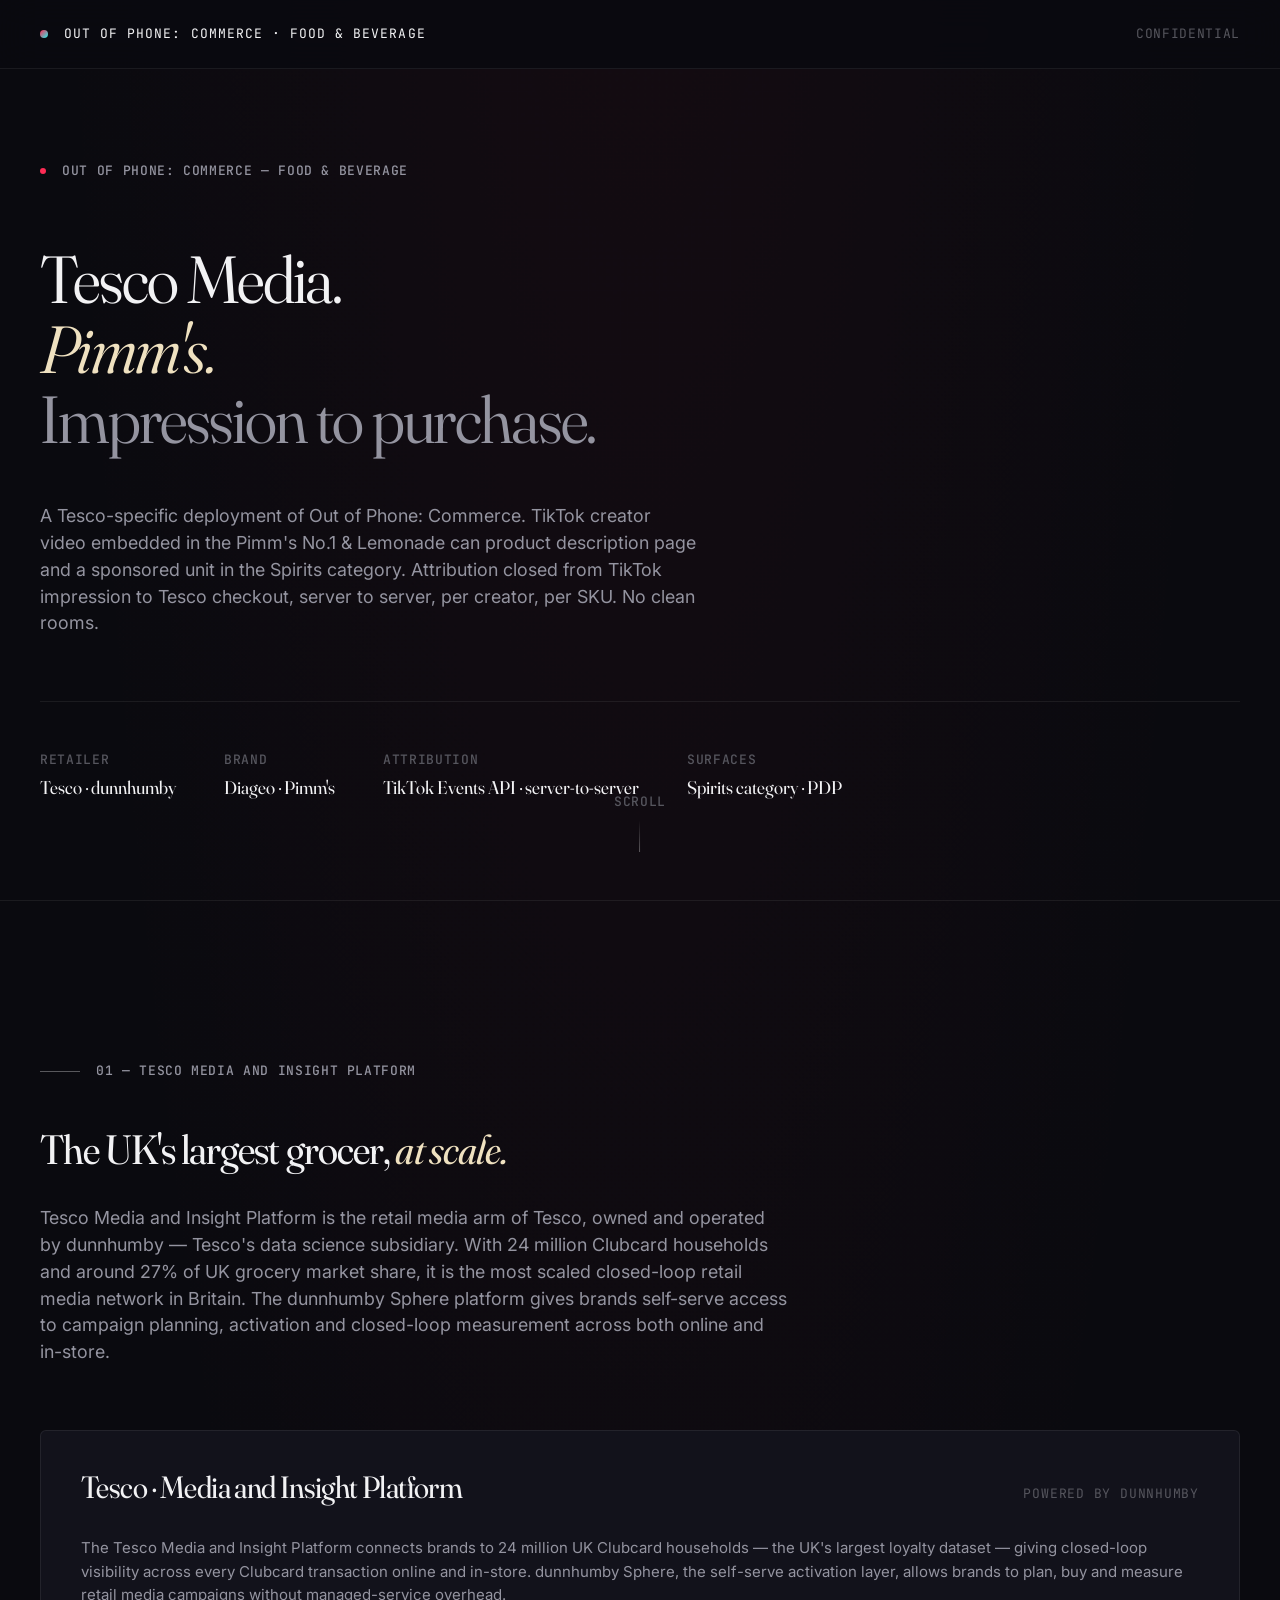
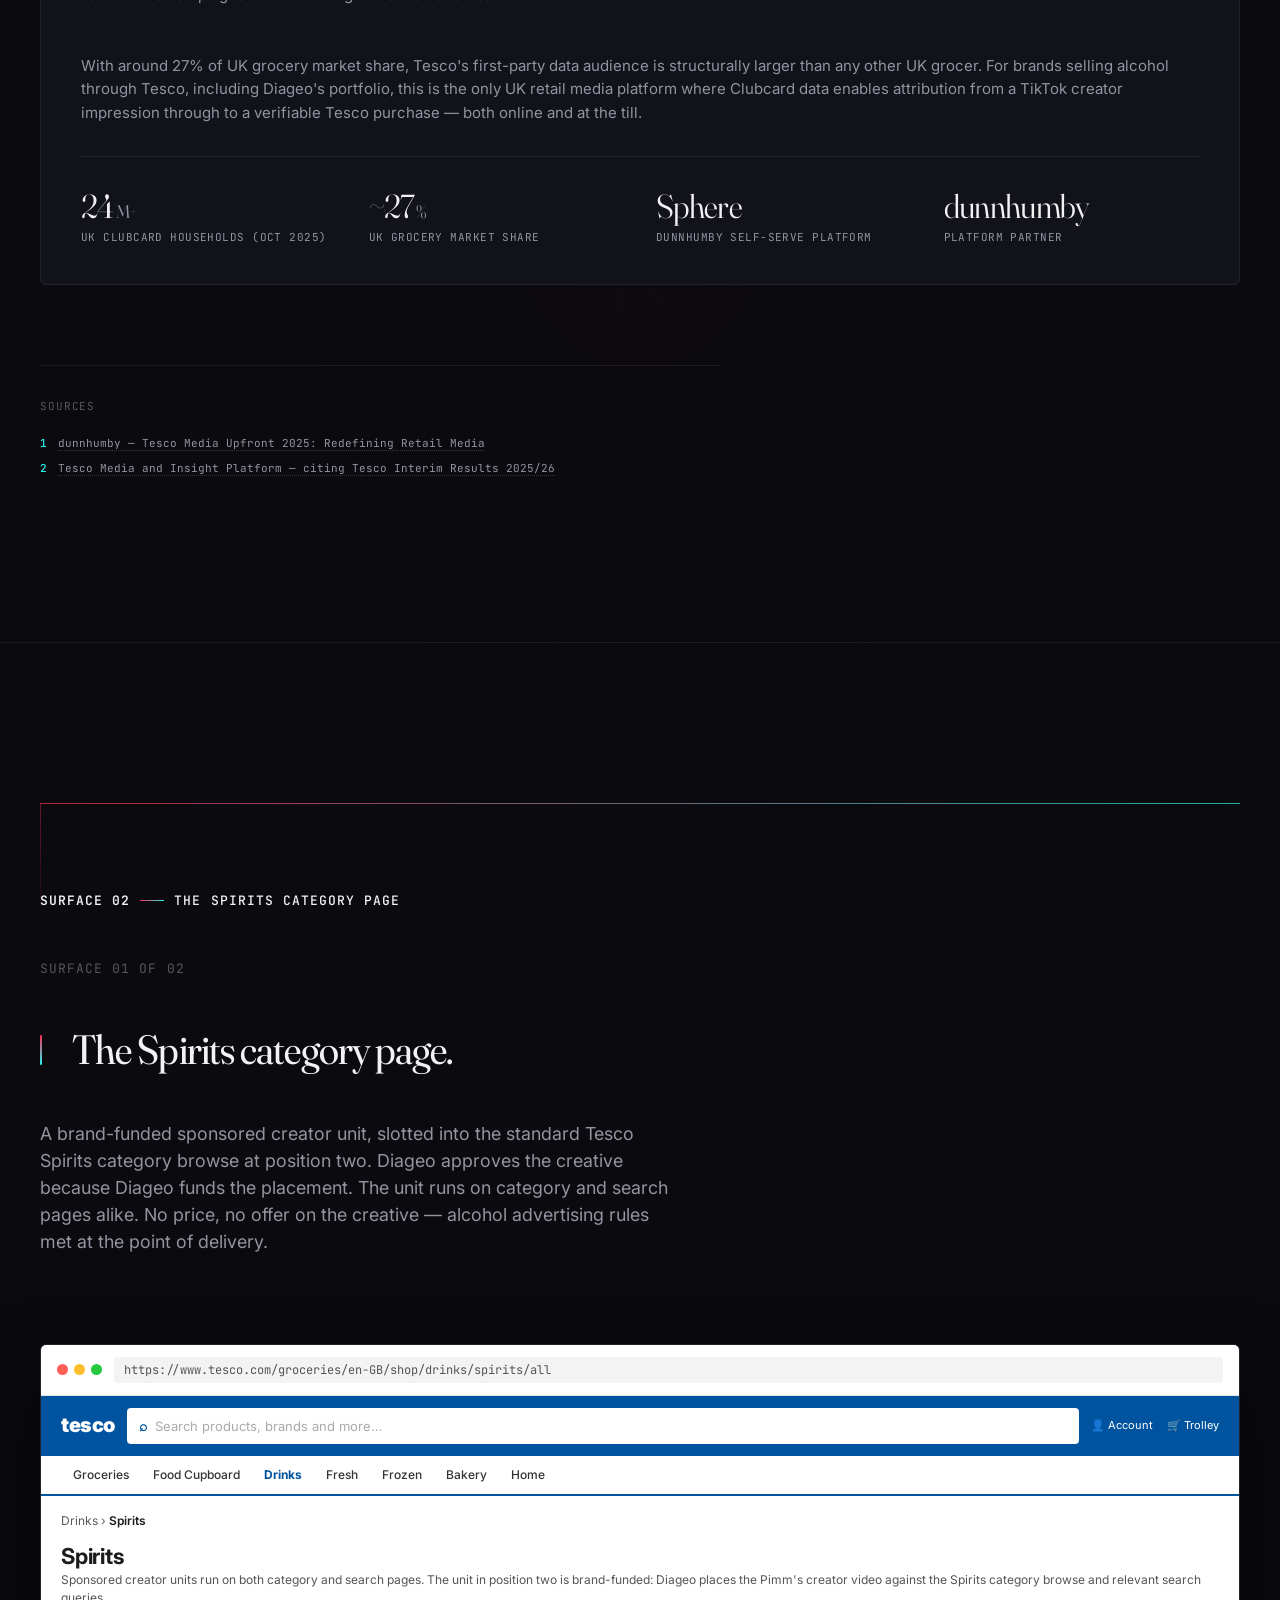
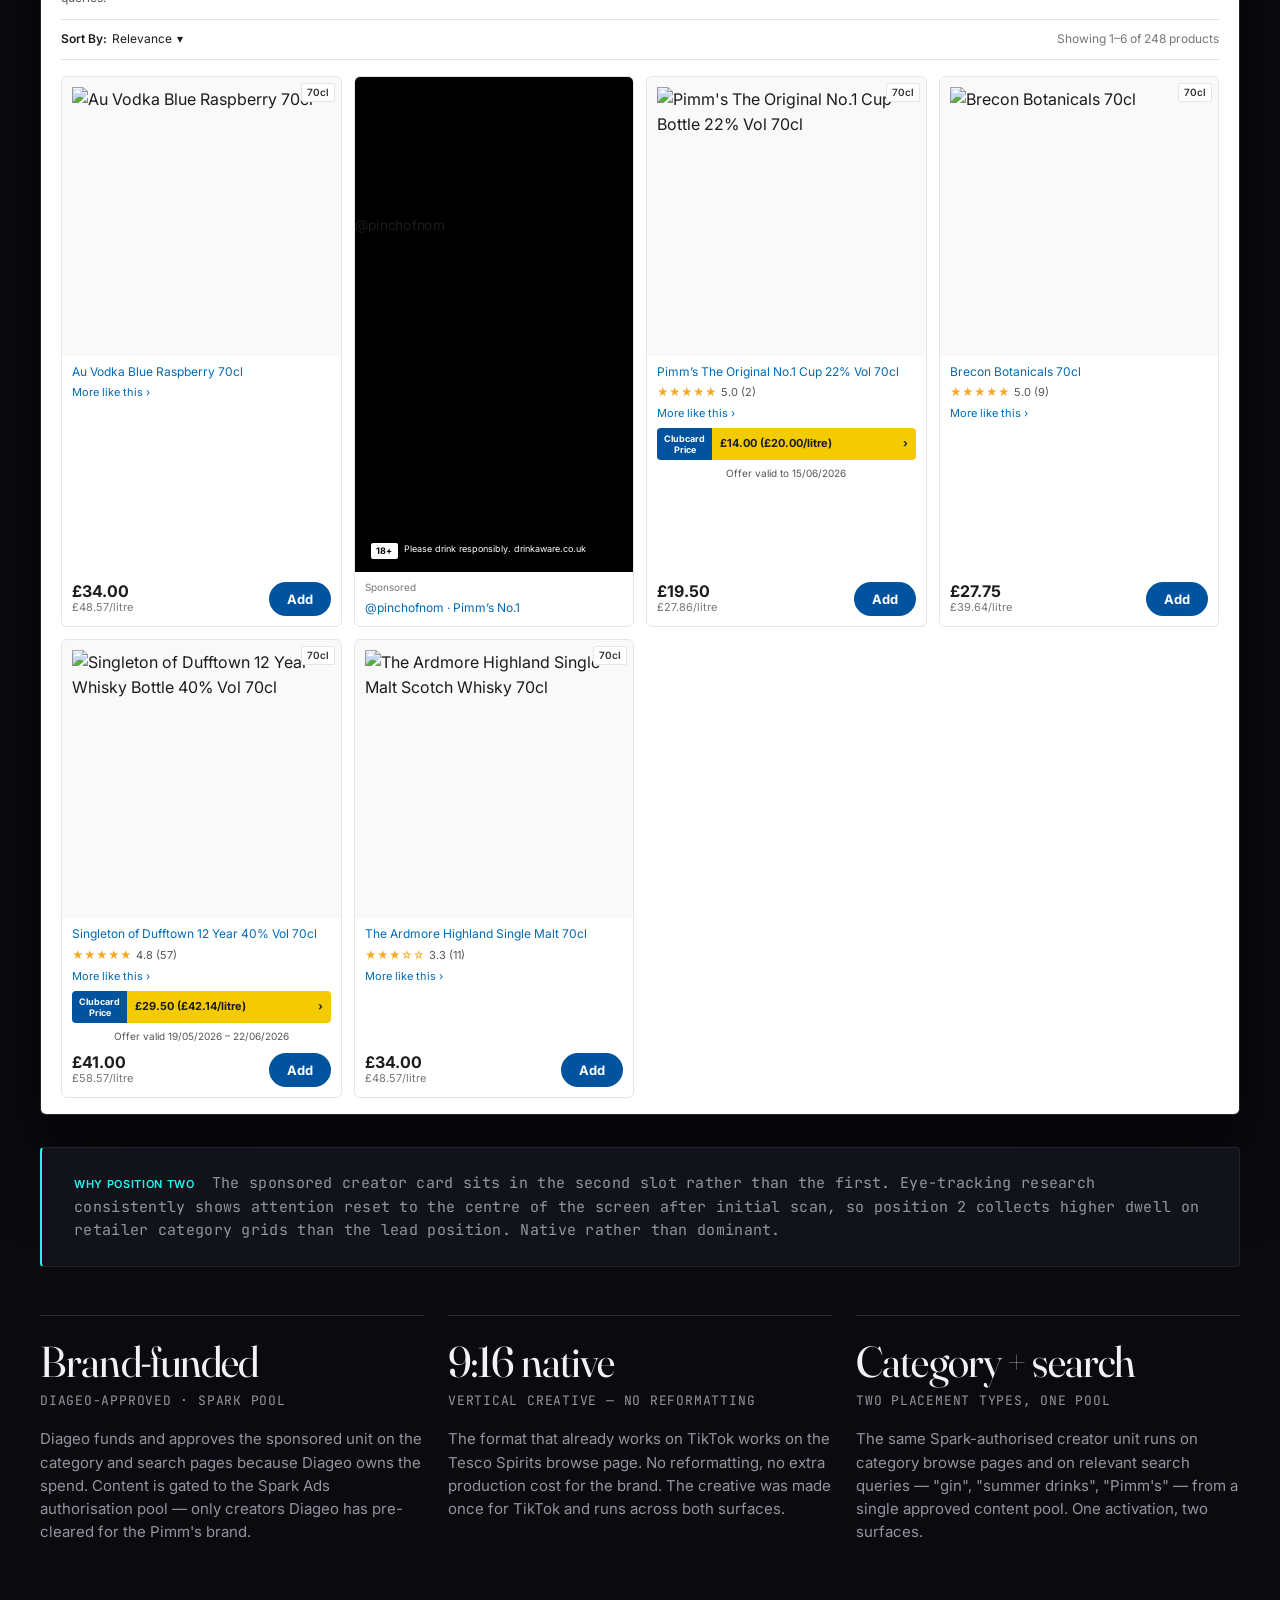
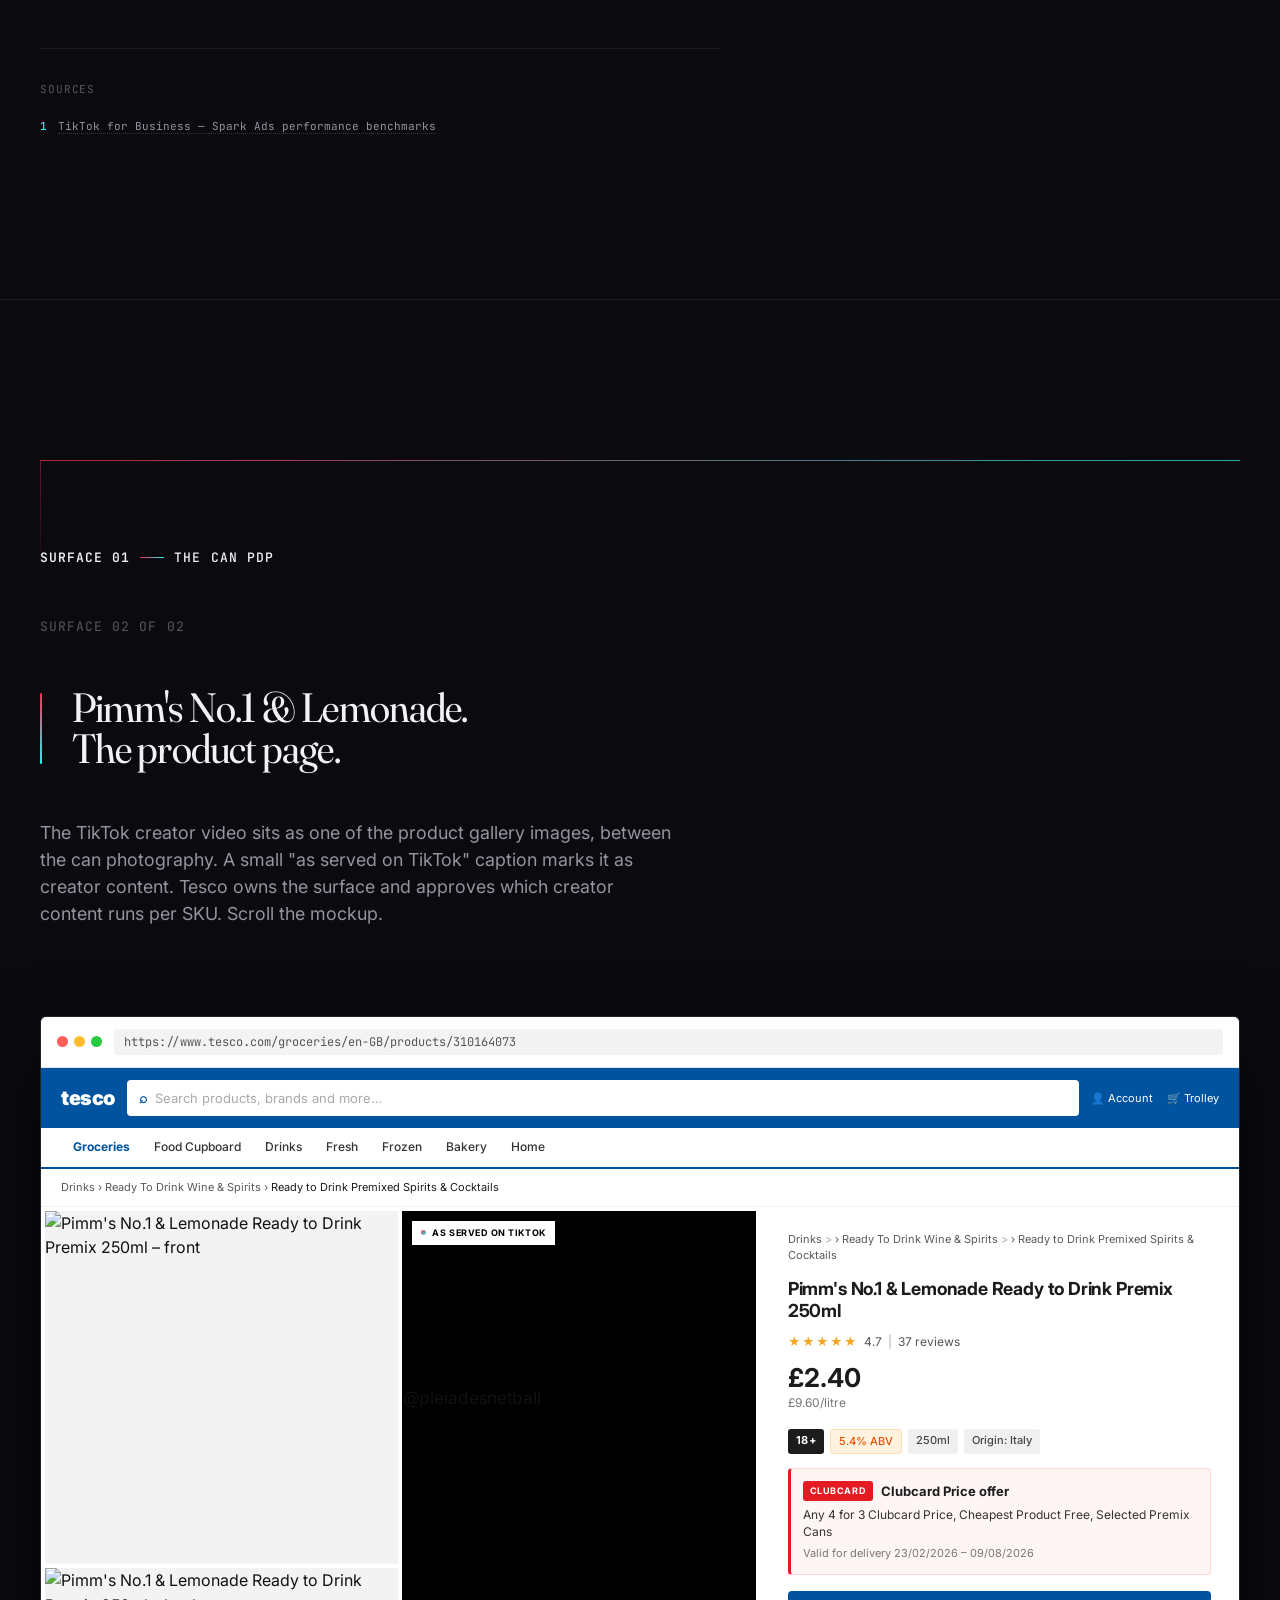
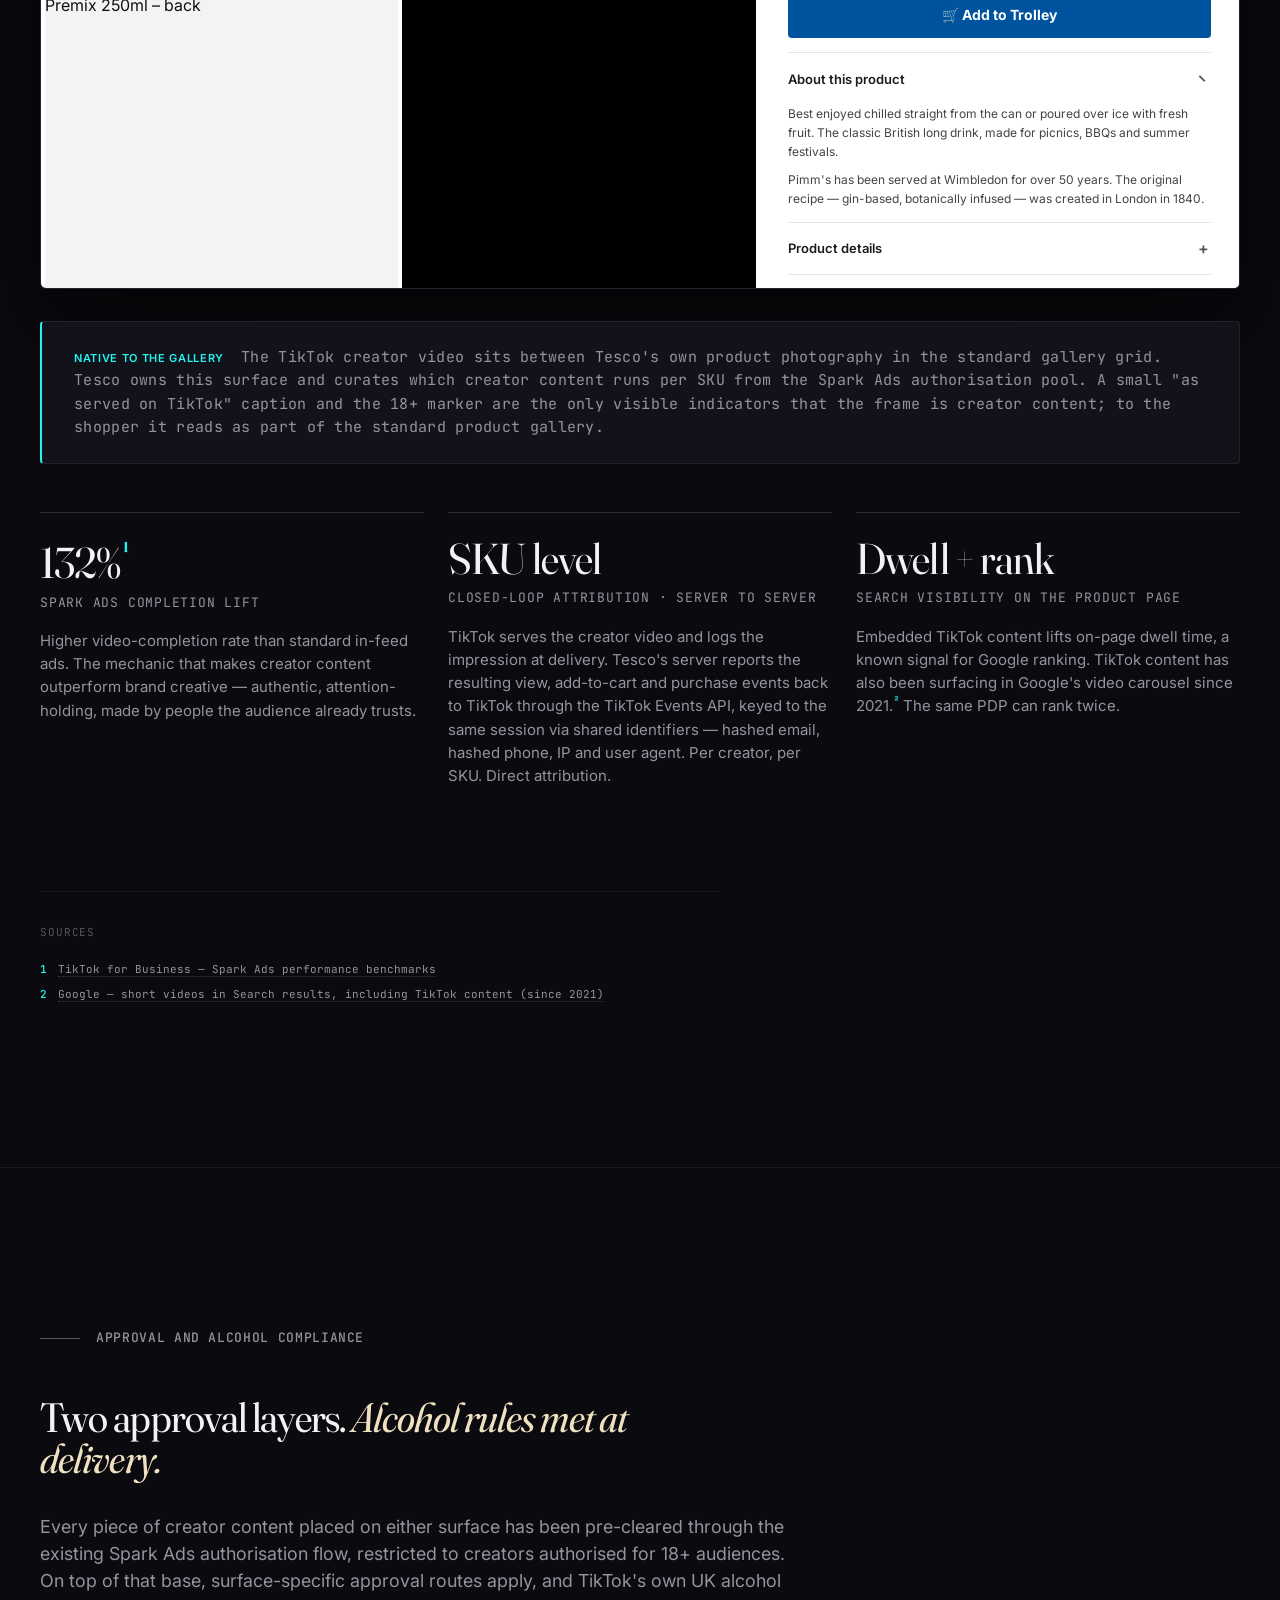
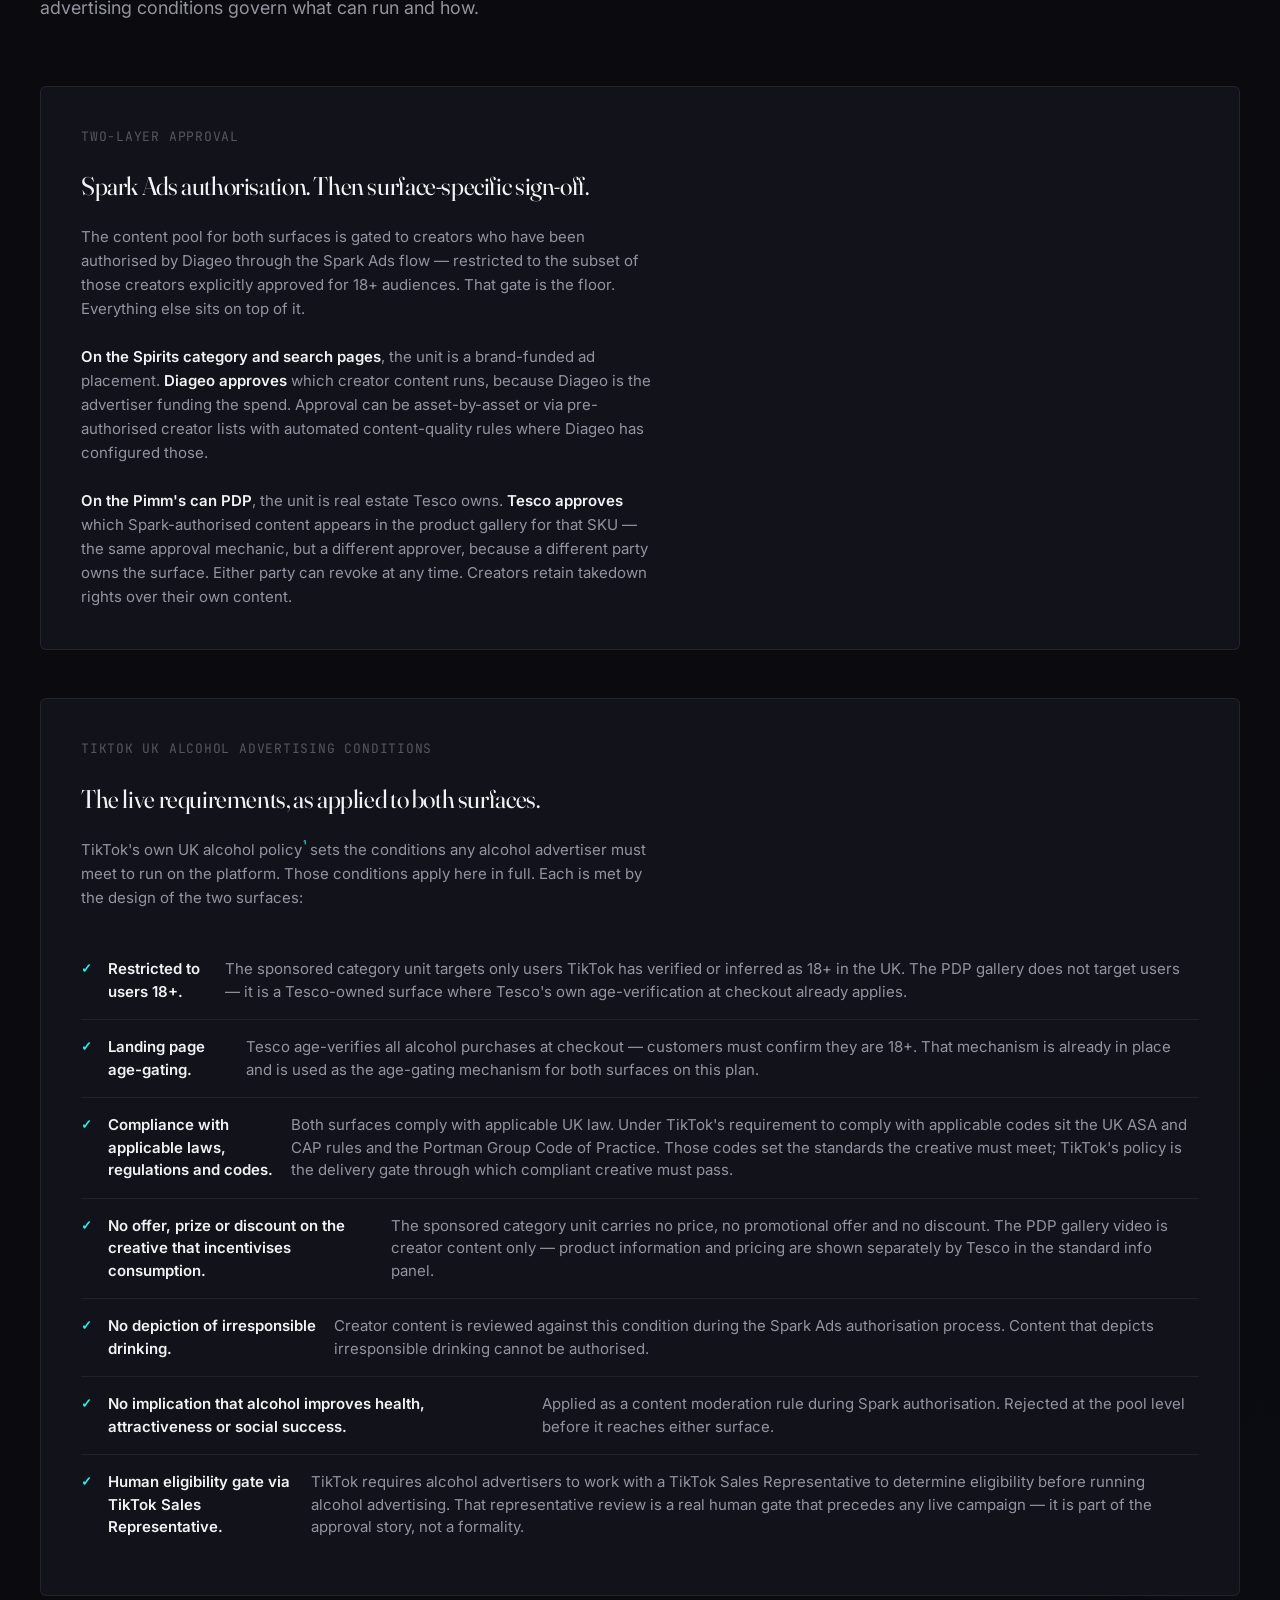
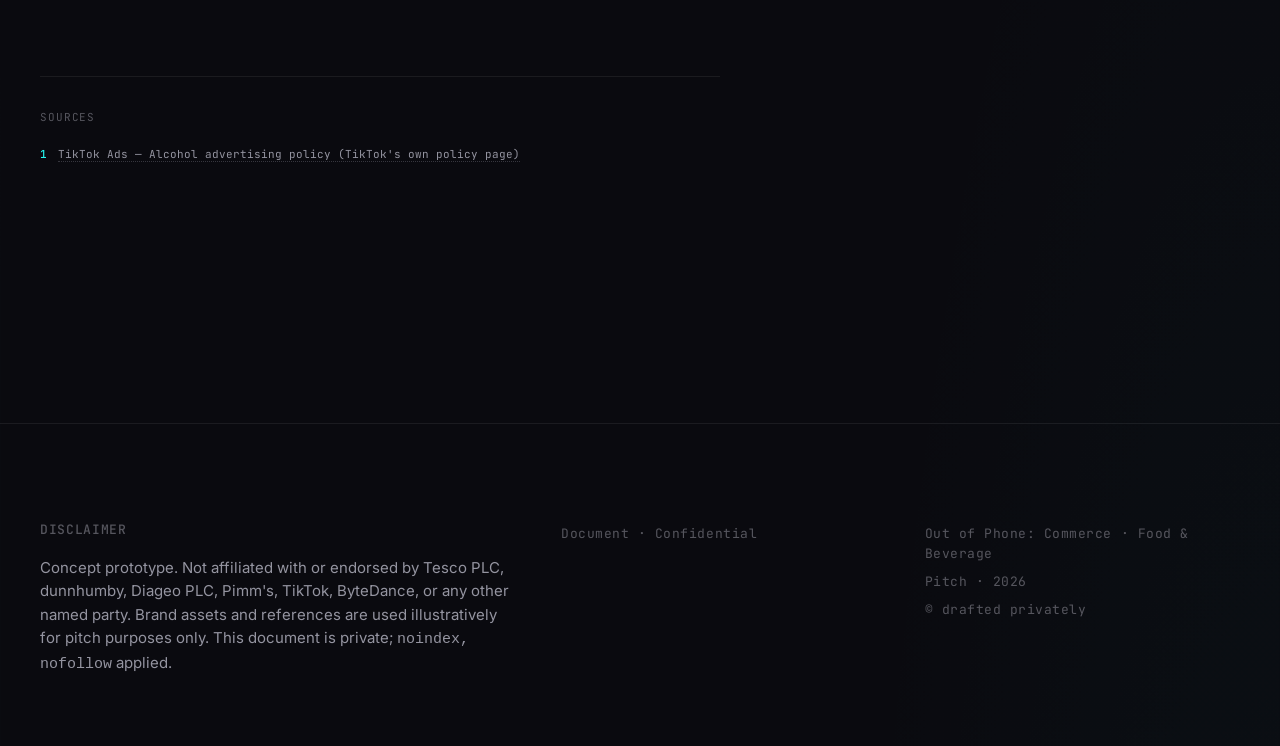
==== foodandbeverage/index.html @ 3ab14fdd "fix: mute TikTok embeds via iframe src interceptor Intercepts HTMLIFrameElement.src before embed.js " ====
﻿<!DOCTYPE html>
<html lang="en-GB">
<head>
  <meta charset="UTF-8" />
  <meta name="viewport" content="width=device-width, initial-scale=1.0" />
  <meta name="robots" content="noindex, nofollow" />
  <meta name="referrer" content="no-referrer" />
  <title>Out of Phone: Commerce — Tesco Food &amp; Beverage</title>
  <meta name="description" content="A pitch document. Concept prototype. Not affiliated with or endorsed by TikTok, Tesco, dunnhumby, Diageo, Pimm's, or ByteDance." />

  <link rel="preconnect" href="https://fonts.googleapis.com" />
  <link rel="preconnect" href="https://fonts.gstatic.com" crossorigin />
  <link href="https://fonts.googleapis.com/css2?family=Fraunces:opsz,wght,SOFT@9..144,300..800,0..100&family=Inter:wght@300..800&family=JetBrains+Mono:wght@400;500&display=swap" rel="stylesheet" />

  <style>
    :root {
      --bg: #0a0a0f;
      --bg-elevated: #12121b;
      --bg-card: #1a1a26;
      --bg-card-hover: #20202e;
      --text: #f2f2f4;
      --text-muted: #9494a0;
      --text-quiet: #56565e;
      --text-subtle: #36363e;
      --rule: rgba(255, 255, 255, 0.07);
      --rule-strong: rgba(255, 255, 255, 0.14);
      --rule-bright: rgba(255, 255, 255, 0.32);
      --accent-pink: #fe2c55;
      --accent-cyan: #25f4ee;
      --accent-warm: #efe1c0;
      --font-display: "Fraunces", Georgia, "Times New Roman", serif;
      --font-body: "Inter", system-ui, -apple-system, sans-serif;
      --font-mono: "JetBrains Mono", ui-monospace, "SF Mono", Menlo, monospace;
      --type-mega: clamp(2.5rem, 8.5vw, 7.5rem);
      --type-display: clamp(2rem, 4.8vw, 4rem);
      --type-h1: clamp(1.625rem, 3.2vw, 2.625rem);
      --type-h2: clamp(1.35rem, 2.4vw, 1.95rem);
      --type-h3: clamp(1.125rem, 1.6vw, 1.45rem);
      --type-lead: clamp(1.075rem, 1.4vw, 1.3rem);
      --type-body: 1.0625rem;
      --type-small: 0.9375rem;
      --type-micro: 0.8125rem;
      --type-mono: 0.8125rem;
      --space-1: 0.5rem; --space-2: 1rem; --space-3: 1.5rem; --space-4: 2rem;
      --space-5: 2.5rem; --space-6: 3rem; --space-8: 4rem; --space-10: 5rem;
      --space-12: 6rem; --space-16: 8rem; --space-20: 10rem;
      --max-w: 1280px; --reading-w: 68ch;
      --gutter: clamp(1.25rem, 4vw, 2.5rem);
      --ease: cubic-bezier(0.4, 0, 0.2, 1);
      --ease-out: cubic-bezier(0.16, 1, 0.3, 1);
      --ease-in-out: cubic-bezier(0.65, 0, 0.35, 1);
    }

    *, *::before, *::after { box-sizing: border-box; }
    html, body { margin: 0; padding: 0; }
    html {
      background: var(--bg); color: var(--text);
      font-family: var(--font-body); font-size: 16px; line-height: 1.55;
      -webkit-font-smoothing: antialiased; -moz-osx-font-smoothing: grayscale;
      text-rendering: optimizeLegibility; scroll-behavior: smooth;
    }
    body {
      min-height: 100vh; overflow-x: hidden;
      background:
        radial-gradient(ellipse 80% 60% at 50% -10%, rgba(254, 44, 85, 0.05), transparent 60%),
        radial-gradient(ellipse 60% 40% at 100% 110%, rgba(37, 244, 238, 0.03), transparent 60%),
        var(--bg);
    }
    img, svg { display: block; max-width: 100%; }
    a { color: inherit; text-decoration: none; }
    button { font: inherit; color: inherit; background: none; border: 0; cursor: pointer; }

    a.fn {
      color: var(--accent-cyan); text-decoration: none; font-weight: 500;
      font-feature-settings: "sups" 1; vertical-align: super; font-size: 0.7em;
      margin-left: 1px; letter-spacing: 0; transition: opacity 200ms var(--ease);
    }
    a.fn:hover { opacity: 0.7; }

    .display, h1, h2 {
      font-family: var(--font-display); font-weight: 400;
      font-variation-settings: "opsz" 144, "SOFT" 30;
      line-height: 1.02; letter-spacing: -0.022em; color: var(--text);
    }
    h1 { font-size: var(--type-display); }
    h2 { font-size: var(--type-h1); }
    h3 {
      font-family: var(--font-body); font-weight: 600; font-size: var(--type-h3);
      line-height: 1.25; letter-spacing: -0.01em; margin: 0; color: var(--text);
    }
    p { margin: 0 0 var(--space-3); }
    .lead { font-size: var(--type-lead); line-height: 1.5; color: var(--text); font-weight: 400; }
    .small { font-size: var(--type-small); color: var(--text-muted); }
    .micro {
      font-family: var(--font-mono); font-size: var(--type-micro);
      letter-spacing: 0.05em; text-transform: uppercase;
      color: var(--text-muted); font-weight: 500;
    }
    .mono { font-family: var(--font-mono); font-size: var(--type-mono); letter-spacing: 0; color: var(--text-muted); }
    em { font-style: italic; color: var(--accent-warm); font-family: var(--font-display); }

    .container { width: 100%; max-width: var(--max-w); margin: 0 auto; padding-left: var(--gutter); padding-right: var(--gutter); }
    .container-narrow { max-width: 880px; }
    .reading { max-width: var(--reading-w); }

    section { position: relative; padding-top: var(--space-20); padding-bottom: var(--space-20); }
    @media (max-width: 720px) { section { padding-top: var(--space-12); padding-bottom: var(--space-12); } }

    .section-eyebrow { display: flex; align-items: center; gap: var(--space-2); margin-bottom: var(--space-6); }
    .section-eyebrow::before { content: ""; width: 2.5rem; height: 1px; background: var(--rule-bright); }
    .section-eyebrow .micro { color: var(--text-muted); }
    .section-divider { border-top: 1px solid var(--rule); margin-top: 0; }

    .sources { margin-top: var(--space-10); padding-top: var(--space-4); border-top: 1px solid var(--rule); max-width: var(--reading-w); }
    .sources-label { font-family: var(--font-mono); font-size: 11px; letter-spacing: 0.08em; text-transform: uppercase; color: var(--text-quiet); margin-bottom: var(--space-2); }
    .sources ol { list-style: none; padding: 0; margin: 0; counter-reset: src; }
    .sources li { counter-increment: src; font-family: var(--font-mono); font-size: 11px; line-height: 1.55; color: var(--text-quiet); padding: 4px 0; position: relative; padding-left: 1.6em; }
    .sources li::before { content: counter(src); position: absolute; left: 0; color: var(--accent-cyan); font-weight: 500; }
    .sources li a { color: var(--text-muted); text-decoration: none; border-bottom: 1px dotted var(--text-subtle); transition: color 200ms var(--ease), border-color 200ms var(--ease); }
    .sources li a:hover { color: var(--text); border-bottom-color: var(--rule-bright); }

    /* NAV */
    .site-nav {
      position: fixed; top: 0; left: 0; right: 0; z-index: 100;
      padding: var(--space-3) var(--gutter);
      display: flex; justify-content: space-between; align-items: center;
      background: rgba(10, 10, 15, 0.94);
      backdrop-filter: blur(20px) saturate(140%);
      -webkit-backdrop-filter: blur(20px) saturate(140%);
      border-bottom: 1px solid var(--rule);
      transition: transform 250ms var(--ease);
    }
    .site-nav.is-hidden { transform: translateY(-100%); }
    .site-nav-brand { font-family: var(--font-mono); font-size: var(--type-micro); letter-spacing: 0.08em; text-transform: uppercase; color: var(--text); display: flex; align-items: center; gap: var(--space-2); }
    .site-nav-brand::before { content: ""; display: inline-block; width: 0.5rem; height: 0.5rem; background: linear-gradient(135deg, var(--accent-pink), var(--accent-cyan)); border-radius: 50%; }
    .site-nav-meta { font-family: var(--font-mono); font-size: var(--type-micro); color: var(--text-quiet); letter-spacing: 0.05em; text-transform: uppercase; }
    @media (max-width: 640px) { .site-nav-meta { display: none; } }

    /* STICKY EYEBROW */
    .sticky-eyebrow {
      position: fixed; top: 0; left: 0; right: 0; z-index: 999;
      display: flex; justify-content: center; align-items: center; gap: 8px;
      padding: 6px 14px;
      background: rgba(10, 10, 15, 0.88);
      backdrop-filter: blur(12px) saturate(140%);
      -webkit-backdrop-filter: blur(12px) saturate(140%);
      border-bottom: 1px solid var(--rule);
      font-family: var(--font-mono); font-size: var(--type-micro);
      color: var(--text-muted); letter-spacing: 0.06em; text-transform: uppercase;
      opacity: 0; pointer-events: none; transform: translateY(-100%);
      transition: opacity 300ms var(--ease), transform 300ms var(--ease);
    }
    .sticky-eyebrow.is-visible { opacity: 1; transform: translateY(0); }
    .sticky-eyebrow-dot { width: 6px; height: 6px; border-radius: 50%; background: linear-gradient(135deg, var(--accent-pink), var(--accent-cyan)); flex-shrink: 0; }
    .sticky-eyebrow-label { color: var(--text); font-weight: 500; }
    @media (max-width: 640px) { .sticky-eyebrow { font-size: 9px; padding: 5px 10px; } }

    /* SURFACE MARKER */
    .surface-marker { position: relative; padding-top: var(--space-8); margin-bottom: var(--space-6); }
    .surface-marker::before { content: ""; position: absolute; top: 0; left: 0; right: 0; height: 1px; background: linear-gradient(90deg, var(--accent-pink) 0%, var(--accent-cyan) 100%); opacity: 0.7; }
    .surface-marker-eyebrow { display: inline-flex; align-items: center; gap: 10px; font-family: var(--font-mono); font-size: var(--type-micro); letter-spacing: 0.08em; text-transform: uppercase; color: var(--text-muted); margin-top: var(--space-3); }
    .surface-marker-eyebrow .marker-num { color: var(--text); font-weight: 600; }
    .surface-marker-eyebrow .marker-divider { width: 24px; height: 1px; background: linear-gradient(90deg, var(--accent-pink), var(--accent-cyan)); display: inline-block; }
    .surface-marker-eyebrow .marker-title { color: var(--text); font-weight: 500; }
    .surface-marker::after { content: ""; position: absolute; left: 0; top: 1px; bottom: -8px; width: 1px; background: linear-gradient(180deg, var(--accent-pink) 0%, transparent 100%); opacity: 0.4; }

    .has-accent-stroke { position: relative; padding-left: var(--space-4); }
    .has-accent-stroke::before { content: ""; position: absolute; left: 0; top: 6px; bottom: 6px; width: 2px; background: linear-gradient(180deg, var(--accent-pink) 0%, var(--accent-cyan) 100%); border-radius: 2px; }

    .gradient-rule { width: 100%; height: 1px; background: linear-gradient(90deg, transparent 0%, var(--accent-pink) 30%, var(--accent-cyan) 70%, transparent 100%); opacity: 0.6; margin: var(--space-8) 0; border: 0; }

    /* HERO */
    .hero { min-height: 100vh; display: flex; flex-direction: column; justify-content: center; padding-top: var(--space-20); padding-bottom: var(--space-12); position: relative; }
    .hero-eyebrow { display: flex; align-items: center; gap: var(--space-2); margin-bottom: var(--space-8); opacity: 0; animation: fadeInUp 700ms var(--ease-out) 200ms forwards; }
    .hero-eyebrow .dot { width: 6px; height: 6px; border-radius: 50%; background: var(--accent-pink); animation: pulse 2.4s var(--ease-in-out) infinite; }
    .hero-headline { max-width: 24ch; margin: 0 0 var(--space-6); opacity: 0; animation: fadeInUp 900ms var(--ease-out) 350ms forwards; font-family: var(--font-display); font-variation-settings: "opsz" 144, "SOFT" 30; font-weight: 350; font-size: clamp(2rem, 5.2vw, 4.5rem); line-height: 1.05; letter-spacing: -0.025em; }
    .hero-headline .quiet { color: var(--text-muted); }
    .hero-product { font-family: var(--font-display); font-style: italic; color: var(--accent-warm); }
    .hero-lead { max-width: 60ch; margin: 0 0 var(--space-8); opacity: 0; animation: fadeInUp 900ms var(--ease-out) 600ms forwards; color: var(--text-muted); }
    .hero-meta { display: flex; gap: var(--space-6); flex-wrap: wrap; padding-top: var(--space-6); border-top: 1px solid var(--rule); opacity: 0; animation: fadeInUp 900ms var(--ease-out) 800ms forwards; }
    .hero-meta-item { display: flex; flex-direction: column; gap: 4px; }
    .hero-meta-item .micro { color: var(--text-quiet); }
    .hero-meta-item .value { font-family: var(--font-display); font-variation-settings: "opsz" 96; font-weight: 400; font-size: 1.15rem; color: var(--text); }
    .hero-scroll-cue { position: absolute; bottom: var(--space-6); left: 50%; transform: translateX(-50%); display: flex; flex-direction: column; align-items: center; gap: var(--space-1); opacity: 0; animation: fadeIn 1500ms var(--ease-out) 1500ms forwards; }
    .hero-scroll-cue .line { width: 1px; height: 32px; background: linear-gradient(180deg, transparent, var(--rule-bright)); animation: scrollHint 2.5s var(--ease-in-out) infinite; }

    /* SURFACE HEADER */
    .surface-header { display: flex; flex-direction: column; gap: var(--space-2); margin-bottom: var(--space-8); max-width: 64ch; }
    .surface-counter { font-family: var(--font-mono); font-size: var(--type-micro); letter-spacing: 0.08em; color: var(--text-quiet); text-transform: uppercase; }

    /* MOCKUP FRAME */
    .mockup-frame { background: var(--bg-elevated); border: 1px solid var(--rule); border-radius: 6px; overflow: hidden; box-shadow: 0 40px 80px rgba(0, 0, 0, 0.5); }
    .mockup-frame-header { background: #ffffff; color: #111; padding: 12px 16px; display: flex; align-items: center; gap: 12px; border-bottom: 1px solid #e5e5e5; }
    .mockup-frame-traffic { display: flex; gap: 6px; }
    .mockup-frame-traffic span { width: 11px; height: 11px; border-radius: 50%; background: #e0e0e0; }
    .mockup-frame-traffic span:first-child { background: #ff5f56; }
    .mockup-frame-traffic span:nth-child(2) { background: #ffbd2e; }
    .mockup-frame-traffic span:nth-child(3) { background: #27c93f; }
    .mockup-frame-url { font-family: var(--font-mono); font-size: 12px; color: #555; background: #f3f3f3; padding: 4px 10px; border-radius: 4px; flex: 1; }

    /* PDP SCROLL CONTAINER */
    .pdp2-scroll-container { background: #fff; color: #111; font-family: var(--font-body); max-height: 820px; overflow-y: auto; overflow-x: hidden; position: relative; scroll-behavior: smooth; }
    .pdp2-scroll-container::-webkit-scrollbar { width: 6px; }
    .pdp2-scroll-container::-webkit-scrollbar-track { background: #fafafa; }
    .pdp2-scroll-container::-webkit-scrollbar-thumb { background: #d0d0d0; border-radius: 3px; }
    .pdp2-layout { display: grid; grid-template-columns: 1.5fr 1fr; gap: 0; padding: 0; align-items: start; }
    @media (max-width: 720px) { .pdp2-layout { grid-template-columns: 1fr; } }
    .pdp2-gallery { display: grid; grid-template-columns: 1fr 1fr; gap: 4px; padding: 4px; background: #fff; }
    .pdp2-gallery-item { width: 100%; aspect-ratio: 1/1; background: #f3f3f3; position: relative; overflow: hidden; display: block; }
    .pdp2-gallery-item.is-tall { grid-row: span 2; aspect-ratio: 1/2; }
    .pdp2-gallery-item img { width: 100%; height: 100%; object-fit: cover; object-position: center; display: block; }

    /* TikTok gallery item */
    .pdp2-gallery-item.is-tiktok { background: #000; position: relative; }
    .pdp2-tiktok-caption { position: absolute; top: 10px; left: 10px; z-index: 10; background: #fff; color: #000; font-size: 9px; font-weight: 700; letter-spacing: 0.06em; padding: 5px 9px; text-transform: uppercase; display: inline-flex; align-items: center; gap: 6px; }
    .pdp2-tiktok-caption::before { content: ""; width: 5px; height: 5px; border-radius: 50%; background: linear-gradient(135deg, #fe2c55, #25f4ee); }
    .pdp2-tiktok-embed-wrap { position: absolute; top: 0; left: 50%; transform-origin: top center; transform: translateX(-50%) scale(var(--pdp-embed-scale, 1)); width: 325px; height: auto; }
    .pdp2-tiktok-embed-wrap blockquote.tiktok-embed { max-width: 325px !important; min-width: 325px !important; margin: 0 !important; width: 325px !important; }
    .pdp2-tiktok-embed-wrap iframe { max-width: 325px !important; width: 325px !important; border: 0; display: block; }

    /* Alcohol notice overlay on TikTok gallery item */
    .tiktok-alcohol-notice { position: absolute; bottom: 8px; left: 8px; right: 8px; z-index: 11; background: rgba(0,0,0,0.88); color: #fff; font-size: 9px; padding: 5px 8px; border-radius: 3px; display: flex; align-items: flex-start; gap: 6px; line-height: 1.35; pointer-events: none; }
    .age-badge { background: #fff; color: #000; font-weight: 700; font-size: 9px; padding: 2px 5px; border-radius: 2px; flex-shrink: 0; letter-spacing: 0.04em; }

    /* TESCO PDP INFO PANEL */
    .tesco-pdp-info { padding: 24px 28px 48px; background: #fff; position: sticky; top: 0; align-self: start; max-height: 820px; overflow-y: auto; }
    .tesco-pdp-info::-webkit-scrollbar { width: 4px; }
    .tesco-pdp-info::-webkit-scrollbar-thumb { background: #ddd; }
    .tesco-pdp-breadcrumb { font-size: 11px; color: #5a5a5a; margin-bottom: 14px; line-height: 1.5; }
    .tesco-pdp-breadcrumb .crumb { color: #5a5a5a; }
    .tesco-pdp-breadcrumb .crumb + .crumb::before { content: " > "; color: #aaa; }
    .tesco-pdp-title { font-family: var(--font-body); font-size: 18px; font-weight: 700; color: #1c1c1c; line-height: 1.25; margin: 0 0 10px; letter-spacing: -0.01em; }
    .tesco-pdp-rating { display: flex; align-items: center; gap: 6px; font-size: 12px; color: #555; margin-bottom: 14px; }
    .tesco-pdp-rating .stars { color: #f5a623; letter-spacing: 1px; }
    .tesco-pdp-price { font-size: 26px; font-weight: 700; color: #1c1c1c; line-height: 1; margin-bottom: 3px; }
    .tesco-pdp-price-unit { font-size: 12px; color: #777; margin-bottom: 16px; }
    .tesco-badge-row { display: flex; gap: 6px; flex-wrap: wrap; margin-bottom: 14px; }
    .tesco-badge { padding: 3px 8px; background: #f0f0f0; border-radius: 3px; font-size: 11px; color: #444; font-weight: 500; }
    .tesco-badge.is-abv { background: #fff3e0; color: #e65100; border: 1px solid #ffe0b2; }
    .tesco-badge.is-18 { background: #1c1c1c; color: #fff; font-weight: 700; letter-spacing: 0.04em; }

    .tesco-clubcard-offer { background: #fff5f5; border: 1px solid #ffd7d7; border-left: 3px solid #e51b24; border-radius: 4px; padding: 12px; margin-bottom: 16px; }
    .tesco-clubcard-offer-header { display: flex; align-items: center; gap: 8px; margin-bottom: 6px; }
    .tesco-clubcard-logo { background: #e51b24; color: #fff; font-size: 9px; font-weight: 700; letter-spacing: 0.06em; padding: 3px 7px; border-radius: 3px; text-transform: uppercase; flex-shrink: 0; }
    .tesco-clubcard-offer-title { font-size: 13px; font-weight: 700; color: #1c1c1c; }
    .tesco-clubcard-offer-detail { font-size: 12px; color: #333; line-height: 1.4; margin-bottom: 4px; }
    .tesco-clubcard-valid { font-size: 11px; color: #777; }

    .tesco-add-trolley { display: flex; align-items: center; justify-content: center; gap: 8px; background: #00539f; color: #fff; padding: 13px 20px; border-radius: 4px; font-size: 14px; font-weight: 700; margin-bottom: 14px; cursor: pointer; text-align: center; border: 0; width: 100%; }

    .tesco-pdp-accordion { border-top: 1px solid #e5e5e5; margin-top: 8px; }
    .tesco-pdp-accordion-section { border-bottom: 1px solid #e5e5e5; }
    .tesco-pdp-accordion-header { width: 100%; display: flex; justify-content: space-between; align-items: center; padding: 13px 0; background: none; border: 0; cursor: pointer; font-size: 13px; font-weight: 600; color: #1c1c1c; text-align: left; }
    .tesco-pdp-accordion-icon { font-size: 16px; color: #555; width: 16px; text-align: center; transition: transform 240ms var(--ease); }
    .tesco-pdp-accordion-section.is-open .tesco-pdp-accordion-icon { transform: rotate(45deg); }
    .tesco-pdp-accordion-body { max-height: 0; overflow: hidden; transition: max-height 320ms var(--ease); }
    .tesco-pdp-accordion-section.is-open .tesco-pdp-accordion-body { max-height: 600px; }
    .tesco-pdp-accordion-body-inner { padding: 0 0 14px; font-size: 12px; color: #444; line-height: 1.6; }
    .tesco-pdp-accordion-body-inner p { margin: 0 0 8px; }
    .tesco-pdp-accordion-body-inner p:last-child { margin-bottom: 0; }
    .tesco-spec-row { display: flex; gap: 8px; margin-bottom: 6px; font-size: 12px; }
    .tesco-spec-label { color: #777; min-width: 80px; flex-shrink: 0; }
    .tesco-spec-value { color: #1c1c1c; font-weight: 500; }

    /* TESCO HEADER (shared between PDP and category mockups) */
    .tesco-header { background: #00539f; padding: 12px 20px; display: flex; align-items: center; gap: 12px; }
    .tesco-wordmark { font-family: var(--font-body); font-weight: 900; font-size: 20px; color: #fff; letter-spacing: -0.02em; text-transform: lowercase; flex-shrink: 0; }
    .tesco-search-field { flex: 1; display: flex; align-items: center; gap: 8px; background: #fff; border-radius: 4px; padding: 7px 12px; font-size: 13px; color: #555; }
    .tesco-search-field .magnifier { color: #00539f; font-size: 14px; font-weight: 700; }
    .tesco-header-icons { display: flex; gap: 14px; align-items: center; color: #fff; font-size: 11px; flex-shrink: 0; }
    .tesco-subnav { background: #fff; border-bottom: 2px solid #00539f; padding: 0 20px; display: flex; gap: 0; }
    .tesco-subnav-item { font-size: 12px; color: #333; font-weight: 500; padding: 10px 12px; cursor: pointer; white-space: nowrap; }
    .tesco-subnav-item.is-active { color: #00539f; border-bottom: 2px solid #00539f; margin-bottom: -2px; font-weight: 700; }

    /* TESCO CATEGORY PAGE */
    .tesco-cat-content { padding: 16px 20px; background: #fff; }
    .tesco-cat-breadcrumb { font-size: 12px; color: #5a5a5a; margin-bottom: 14px; }
    .tesco-cat-breadcrumb .crumb + .crumb::before { content: " > "; color: #aaa; }
    .tesco-cat-heading { font-size: 22px; font-weight: 700; color: #1c1c1c; margin: 0 0 4px; letter-spacing: -0.01em; font-family: var(--font-body); }
    .tesco-sort-bar { display: flex; align-items: center; justify-content: space-between; padding: 10px 0; border-top: 1px solid #e5e5e5; border-bottom: 1px solid #e5e5e5; margin-bottom: 16px; font-size: 12px; color: #555; }
    .tesco-sort-select { display: inline-flex; align-items: center; gap: 5px; font-size: 12px; color: #1c1c1c; font-weight: 600; cursor: pointer; }
    .tesco-cat-note { font-size: 12px; color: #555; margin-bottom: 12px; line-height: 1.5; }

    .tesco-cat-grid { display: grid; grid-template-columns: repeat(4, 1fr); gap: 12px; }
    @media (max-width: 720px) { .tesco-cat-grid { grid-template-columns: repeat(2, 1fr); } }

    .tesco-product-card { display: flex; flex-direction: column; gap: 0; position: relative; background: #fff; border: 1px solid #e5e5e5; border-radius: 6px; overflow: hidden; }
    .tesco-product-image { aspect-ratio: 1/1; background: #f9f9f9; overflow: hidden; display: flex; align-items: center; justify-content: center; position: relative; }
    .tesco-product-image img { width: 100%; height: 100%; object-fit: contain; padding: 10px; display: block; }
    .tesco-product-size-badge { position: absolute; top: 6px; right: 6px; background: #fff; border: 1px solid #e5e5e5; border-radius: 2px; font-size: 10px; font-weight: 600; color: #333; padding: 2px 5px; line-height: 1.3; z-index: 2; }
    .tesco-product-card-body { padding: 8px 10px 10px; display: flex; flex-direction: column; gap: 4px; flex: 1; }
    .tesco-sponsored-label { font-size: 10px; color: #777; }
    .tesco-product-name { font-size: 12px; color: #006bb7; line-height: 1.35; font-weight: 400; cursor: pointer; }
    .tesco-product-name:hover { text-decoration: underline; }
    .tesco-product-rating { font-size: 11px; color: #555; display: flex; align-items: center; gap: 4px; }
    .tesco-product-rating .stars { color: #f5a623; }
    .tesco-product-more { font-size: 11px; color: #006bb7; cursor: pointer; }
    .tesco-clubcard-pill { display: flex; border-radius: 4px; overflow: hidden; margin: 2px 0; }
    .tesco-clubcard-pill-label { background: #00539f; color: #fff; font-weight: 700; padding: 5px 7px; font-size: 9px; line-height: 1.25; flex-shrink: 0; text-align: center; }
    .tesco-clubcard-pill-price { background: #f4ca00; color: #1c1c1c; font-weight: 700; padding: 5px 8px; font-size: 11px; line-height: 1.25; display: flex; align-items: center; justify-content: space-between; flex: 1; gap: 4px; }
    .tesco-clubcard-validity { font-size: 10px; color: #555; text-align: center; line-height: 1.4; }
    .tesco-product-bottom { display: flex; align-items: flex-end; justify-content: space-between; gap: 6px; margin-top: auto; padding-top: 6px; }
    .tesco-product-price { font-size: 16px; font-weight: 700; color: #1c1c1c; line-height: 1; }
    .tesco-product-price-unit { font-size: 11px; color: #777; }
    .tesco-product-add-btn { background: #00539f; color: #fff; border: 0; border-radius: 20px; font-size: 13px; font-weight: 700; padding: 7px 18px; cursor: pointer; white-space: nowrap; flex-shrink: 0; }

    /* SPONSORED CATEGORY CARD */
    .tesco-product-card.is-sponsored { background: #fff; border: 1px solid #e5e5e5; align-self: start; }
    .tesco-product-card.is-sponsored .tesco-product-image { aspect-ratio: 9/16; background: #000; overflow: hidden; }
    .tesco-product-card.is-sponsored .cat-embed-wrap { position: absolute; top: 0; left: 0; width: 325px; transform-origin: top left; transform: scale(var(--embed-scale, 0.7)); }
    .tesco-product-card.is-sponsored .cat-embed-wrap blockquote.tiktok-embed { max-width: 325px !important; min-width: 325px !important; margin: 0 !important; width: 325px !important; }
    .tesco-product-card.is-sponsored .cat-embed-wrap iframe { max-width: 325px !important; width: 325px !important; border: 0; display: block; }

    /* CALLOUTS */
    .surface-callouts { display: grid; grid-template-columns: repeat(3, 1fr); gap: var(--space-3); margin-top: var(--space-6); }
    @media (max-width: 720px) { .surface-callouts { grid-template-columns: 1fr; } }
    .callout { padding: var(--space-3) 0; border-top: 1px solid var(--rule-strong); }
    .callout .stat { font-family: var(--font-display); font-variation-settings: "opsz" 144; font-size: clamp(1.85rem, 3.6vw, 2.7rem); line-height: 1; color: var(--text); margin-bottom: var(--space-1); letter-spacing: -0.02em; }
    .callout .stat-label { font-family: var(--font-mono); font-size: var(--type-micro); letter-spacing: 0.06em; text-transform: uppercase; color: var(--text-muted); margin-bottom: var(--space-2); }
    .callout p { font-size: var(--type-small); color: var(--text-muted); margin: 0; }

    /* SAFETY / APPROVAL BLOCK */
    .safety-block { margin-top: var(--space-8); padding: var(--space-5); background: var(--bg-elevated); border: 1px solid var(--rule); border-radius: 6px; }
    .safety-block-label { font-family: var(--font-mono); font-size: var(--type-micro); letter-spacing: 0.06em; text-transform: uppercase; color: var(--text-quiet); margin-bottom: var(--space-3); }
    .safety-block h3 { font-family: var(--font-display); font-variation-settings: "opsz" 144; font-weight: 400; font-size: clamp(1.4rem, 2vw, 1.7rem); line-height: 1.2; letter-spacing: -0.015em; color: var(--text); margin: 0 0 var(--space-3); }
    .safety-block p { color: var(--text-muted); font-size: var(--type-small); line-height: 1.6; max-width: 64ch; }
    .safety-block p:last-child { margin-bottom: 0; }
    .safety-block strong { color: var(--text); font-weight: 600; }

    /* ANNOTATION CALLOUT */
    .mockup-annotation { margin-top: var(--space-4); padding: var(--space-3) var(--space-4); background: var(--bg-elevated); border: 1px solid var(--rule); border-left: 2px solid var(--accent-cyan); border-radius: 4px; font-size: var(--type-small); color: var(--text-muted); font-family: var(--font-mono); letter-spacing: 0.02em; }
    .mockup-annotation strong { color: var(--accent-cyan); font-family: var(--font-body); font-weight: 600; letter-spacing: 0; text-transform: uppercase; font-size: 11px; letter-spacing: 0.06em; margin-right: 8px; }

    /* RETAILER CARD */
    .retailer-card { background: var(--bg-elevated); border: 1px solid var(--rule); border-radius: 6px; padding: var(--space-5); display: flex; flex-direction: column; gap: var(--space-4); position: relative; }
    .retailer-card-header { display: flex; align-items: baseline; justify-content: space-between; gap: var(--space-2); flex-wrap: wrap; }
    .retailer-card-name { font-family: var(--font-display); font-variation-settings: "opsz" 144, "SOFT" 30; font-weight: 400; font-size: clamp(1.6rem, 2.4vw, 2.1rem); line-height: 1.05; letter-spacing: -0.02em; color: var(--text); margin: 0; }
    .retailer-card-tag { font-family: var(--font-mono); font-size: var(--type-micro); letter-spacing: 0.06em; text-transform: uppercase; color: var(--text-quiet); }
    .retailer-card p { color: var(--text-muted); font-size: var(--type-small); line-height: 1.55; margin: 0 0 var(--space-2); }
    .retailer-card p:last-of-type { margin-bottom: 0; }
    .retailer-stats { display: grid; grid-template-columns: repeat(4, 1fr); gap: var(--space-3) var(--space-4); padding-top: var(--space-4); border-top: 1px solid var(--rule); margin-top: auto; }
    @media (max-width: 860px) { .retailer-stats { grid-template-columns: repeat(2, 1fr); } }
    .retailer-stat .figure { font-family: var(--font-display); font-variation-settings: "opsz" 144; font-weight: 350; font-size: clamp(1.6rem, 2.6vw, 2.1rem); line-height: 1; color: var(--text); letter-spacing: -0.02em; margin-bottom: var(--space-1); }
    .retailer-stat .figure .unit { font-size: 0.55em; color: var(--text-muted); margin-left: 1px; }
    .retailer-stat .label { font-family: var(--font-mono); font-size: 11px; letter-spacing: 0.04em; text-transform: uppercase; color: var(--text-muted); line-height: 1.3; }

    /* COMPLIANCE CHECKLIST */
    .compliance-list { list-style: none; padding: 0; margin: var(--space-4) 0 0; }
    .compliance-list li { display: flex; gap: var(--space-2); padding: var(--space-2) 0; border-bottom: 1px solid var(--rule); font-size: var(--type-small); color: var(--text-muted); line-height: 1.5; }
    .compliance-list li:last-child { border-bottom: 0; }
    .compliance-list li::before { content: "✓"; color: var(--accent-cyan); font-weight: 700; font-size: 13px; flex-shrink: 0; margin-top: 1px; font-family: var(--font-mono); }
    .compliance-list li strong { color: var(--text); font-weight: 600; }

    /* PAGE ALCOHOL NOTICE */
    /* FOOTER */
    footer.site-footer { padding: var(--space-12) var(--gutter) var(--space-6); border-top: 1px solid var(--rule); margin-top: var(--space-12); }
    .footer-grid { display: grid; grid-template-columns: 1.5fr 1fr 1fr; gap: var(--space-6); max-width: var(--max-w); margin: 0 auto; }
    @media (max-width: 720px) { .footer-grid { grid-template-columns: 1fr; } }
    .footer-disclaimer { font-size: var(--type-small); color: var(--text-muted); max-width: 60ch; }
    .footer-meta { font-family: var(--font-mono); font-size: var(--type-micro); color: var(--text-quiet); letter-spacing: 0.04em; }
    .footer-meta-row { padding: 4px 0; }

    /* REVEAL */
    .reveal { opacity: 0; transform: translateY(28px); transition: opacity 800ms var(--ease-out), transform 800ms var(--ease-out); }
    .reveal.is-visible { opacity: 1; transform: translateY(0); }
    .reveal-stagger > * { opacity: 0; transform: translateY(24px); transition: opacity 700ms var(--ease-out), transform 700ms var(--ease-out); }
    .reveal-stagger.is-visible > * { opacity: 1; transform: translateY(0); }
    .reveal-stagger.is-visible > *:nth-child(1) { transition-delay: 0ms; }
    .reveal-stagger.is-visible > *:nth-child(2) { transition-delay: 80ms; }
    .reveal-stagger.is-visible > *:nth-child(3) { transition-delay: 160ms; }
    .reveal-stagger.is-visible > *:nth-child(4) { transition-delay: 240ms; }

    @keyframes fadeInUp { from { opacity: 0; transform: translateY(24px); } to { opacity: 1; transform: translateY(0); } }
    @keyframes fadeIn { from { opacity: 0; } to { opacity: 1; } }
    @keyframes pulse { 0%, 100% { opacity: 1; transform: scale(1); } 50% { opacity: 0.5; transform: scale(0.9); } }
    @keyframes scrollHint { 0% { transform: translateY(-12px); opacity: 0; } 40% { opacity: 1; } 100% { transform: translateY(12px); opacity: 0; } }

    @media (prefers-reduced-motion: reduce) {
      *, *::before, *::after { animation-duration: 0.01ms !important; animation-iteration-count: 1 !important; transition-duration: 0.01ms !important; scroll-behavior: auto !important; }
    }
    ::selection { background: var(--accent-pink); color: white; }
  </style>
</head>
<body>

  <nav class="site-nav" aria-label="Primary">
    <div class="site-nav-brand">
      <span>Out of Phone: Commerce · Food &amp; Beverage</span>
    </div>
    <div class="site-nav-meta">Confidential</div>
  </nav>

  <div class="sticky-eyebrow" id="sticky-eyebrow" aria-hidden="true">
    <span class="sticky-eyebrow-dot" aria-hidden="true"></span>
    <span class="sticky-eyebrow-label" id="sticky-eyebrow-label"></span>
  </div>

  <main>

    <!-- HERO -->
    <section class="hero" id="hero">
      <div class="container">
        <div class="hero-eyebrow">
          <span class="dot" aria-hidden="true"></span>
          <span class="micro">Out of Phone: Commerce — Food &amp; Beverage</span>
        </div>
        <h1 class="hero-headline">
          Tesco Media.<br />
          <em>Pimm's.</em><br />
          <span class="quiet">Impression to purchase.</span>
        </h1>
        <p class="lead hero-lead">
          A Tesco-specific deployment of Out of Phone: Commerce. TikTok creator video embedded in the Pimm's No.1 &amp; Lemonade can product description page and a sponsored unit in the Spirits category. Attribution closed from TikTok impression to Tesco checkout, server to server, per creator, per SKU. No clean rooms.
        </p>
        <div class="hero-meta">
          <div class="hero-meta-item">
            <span class="micro">Retailer</span>
            <span class="value">Tesco · dunnhumby</span>
          </div>
          <div class="hero-meta-item">
            <span class="micro">Brand</span>
            <span class="value">Diageo · Pimm's</span>
          </div>
          <div class="hero-meta-item">
            <span class="micro">Attribution</span>
            <span class="value">TikTok Events API · server-to-server</span>
          </div>
          <div class="hero-meta-item">
            <span class="micro">Surfaces</span>
            <span class="value">Spirits category · PDP</span>
          </div>
        </div>
      </div>
      <div class="hero-scroll-cue" aria-hidden="true">
        <span class="micro" style="color: var(--text-quiet)">Scroll</span>
        <span class="line"></span>
      </div>
    </section>


    <!-- 01 — TESCO RETAILER PANEL -->
    <section id="retailer-panel" class="section-divider">
      <div class="container">
        <div class="section-eyebrow reveal">
          <span class="micro">01 — Tesco Media and Insight Platform</span>
        </div>

        <h2 class="display reveal" style="max-width: 28ch;">
          The UK's largest grocer, <em>at scale.</em>
        </h2>

        <p class="lead reveal reading" style="margin-top: var(--space-4); color: var(--text-muted);">
          Tesco Media and Insight Platform is the retail media arm of Tesco, owned and operated by dunnhumby — Tesco's data science subsidiary. With 24 million Clubcard households and around 27% of UK grocery market share, it is the most scaled closed-loop retail media network in Britain. The dunnhumby Sphere platform gives brands self-serve access to campaign planning, activation and closed-loop measurement across both online and in-store.
        </p>

        <div class="retailer-card reveal" style="margin-top: var(--space-8);">
          <div class="retailer-card-header">
            <h3 class="retailer-card-name">Tesco · Media and Insight Platform</h3>
            <span class="retailer-card-tag">Powered by dunnhumby</span>
          </div>
          <p>
            The Tesco Media and Insight Platform connects brands to 24 million UK Clubcard households — the UK's largest loyalty dataset — giving closed-loop visibility across every Clubcard transaction online and in-store. dunnhumby Sphere, the self-serve activation layer, allows brands to plan, buy and measure retail media campaigns without managed-service overhead.
          </p>
          <p>
            With around 27% of UK grocery market share, Tesco's first-party data audience is structurally larger than any other UK grocer. For brands selling alcohol through Tesco, including Diageo's portfolio, this is the only UK retail media platform where Clubcard data enables attribution from a TikTok creator impression through to a verifiable Tesco purchase — both online and at the till.
          </p>
          <div class="retailer-stats">
            <div class="retailer-stat">
              <div class="figure">24<span class="unit">M+</span></div>
              <div class="label">UK Clubcard households (Oct 2025)</div>
            </div>
            <div class="retailer-stat">
              <div class="figure">~27<span class="unit">%</span></div>
              <div class="label">UK grocery market share</div>
            </div>
            <div class="retailer-stat">
              <div class="figure">Sphere</div>
              <div class="label">dunnhumby self-serve platform</div>
            </div>
            <div class="retailer-stat">
              <div class="figure">dunnhumby</div>
              <div class="label">Platform partner</div>
            </div>
          </div>
        </div>

        <div class="sources">
          <div class="sources-label">Sources</div>
          <ol>
            <li id="fn-panel-1"><a href="https://www.dunnhumby.com/about-us/news/tesco-media-upfront-redefining-retail-media/" target="_blank" rel="noopener noreferrer">dunnhumby — Tesco Media Upfront 2025: Redefining Retail Media</a></li>
            <li id="fn-panel-2"><a href="https://www.dunnhumby.com/tesco-media-insight-platform/" target="_blank" rel="noopener noreferrer">Tesco Media and Insight Platform — citing Tesco Interim Results 2025/26</a></li>
          </ol>
        </div>
      </div>
    </section>


    <!-- Surface 01 — SPIRITS CATEGORY PAGE -->
    <section id="surface-category" class="section-divider">
      <div class="container">
        <div class="surface-marker reveal">
          <div class="surface-marker-eyebrow">
            <span class="marker-num">Surface 02</span>
            <span class="marker-divider"></span>
            <span class="marker-title">The Spirits category page</span>
          </div>
        </div>
        <div class="surface-header reveal">
          <span class="surface-counter">Surface 01 of 02</span>
          <h2 class="display has-accent-stroke">The Spirits category page.</h2>
          <p class="lead" style="color: var(--text-muted);">
            A brand-funded sponsored creator unit, slotted into the standard Tesco Spirits category browse at position two. Diageo approves the creative because Diageo funds the placement. The unit runs on category and search pages alike. No price, no offer on the creative — alcohol advertising rules met at the point of delivery.
          </p>
        </div>

        <div class="mockup-frame reveal">
          <div class="mockup-frame-header">
            <div class="mockup-frame-traffic"><span></span><span></span><span></span></div>
            <div class="mockup-frame-url">https://www.tesco.com/groceries/en-GB/shop/drinks/spirits/all</div>
          </div>

          <div style="background: #fff; color: #1c1c1c; font-family: var(--font-body);">

            <!-- Tesco header -->
            <div class="tesco-header">
              <div class="tesco-wordmark">tesco</div>
              <div class="tesco-search-field">
                <span class="magnifier">⌕</span>
                <span style="color: #aaa; font-size: 13px;">Search products, brands and more…</span>
              </div>
              <div class="tesco-header-icons">
                <span>👤 Account</span>
                <span>🛒 Trolley</span>
              </div>
            </div>

            <!-- Subnav -->
            <div class="tesco-subnav">
              <span class="tesco-subnav-item">Groceries</span>
              <span class="tesco-subnav-item">Food Cupboard</span>
              <span class="tesco-subnav-item is-active">Drinks</span>
              <span class="tesco-subnav-item">Fresh</span>
              <span class="tesco-subnav-item">Frozen</span>
              <span class="tesco-subnav-item">Bakery</span>
              <span class="tesco-subnav-item">Home</span>
            </div>

            <!-- Category content -->
            <div class="tesco-cat-content">

              <!-- Breadcrumb -->
              <div class="tesco-cat-breadcrumb">
                <span class="crumb">Drinks</span>
                <span> &rsaquo; </span>
                <span style="color: #1c1c1c; font-weight: 600;">Spirits</span>
              </div>

              <h2 class="tesco-cat-heading">Spirits</h2>

              <p class="tesco-cat-note">
                Sponsored creator units run on both category and search pages. The unit in position two is brand-funded: Diageo places the Pimm's creator video against the Spirits category browse and relevant search queries.
              </p>

              <!-- Sort bar -->
              <div class="tesco-sort-bar">
                <div class="tesco-sort-select">
                  Sort By: <span style="font-weight: 400;">Relevance</span> <span>▾</span>
                </div>
                <div style="font-size: 12px; color: #777;">Showing 1–6 of 248 products</div>
              </div>

              <!-- Product grid: 4 columns, 6 cells -->
              <div class="tesco-cat-grid">

                <!-- Cell 1: Au Vodka Blue Raspberry 70cl -->
                <div class="tesco-product-card">
                  <div class="tesco-product-image">
                    <img src="https://digitalcontent.api.tesco.com/v2/media/ghs/89b543c9-31fb-474c-81dd-6ff3c11d19b1/eb0abee0-555d-46bd-a940-635a8dcb0f7a.jpeg?h=960&w=960" alt="Au Vodka Blue Raspberry 70cl" loading="lazy" />
                    <div class="tesco-product-size-badge">70cl</div>
                  </div>
                  <div class="tesco-product-card-body">
                    <div class="tesco-product-name">Au Vodka Blue Raspberry 70cl</div>
                    <div class="tesco-product-more">More like this &rsaquo;</div>
                    <div class="tesco-product-bottom">
                      <div>
                        <div class="tesco-product-price">£34.00</div>
                        <div class="tesco-product-price-unit">£48.57/litre</div>
                      </div>
                      <button class="tesco-product-add-btn">Add</button>
                    </div>
                  </div>
                </div>

                <!-- Cell 2: SPONSORED TIKTOK UNIT -->
                <!-- Backup video: @ao, id 7518077457488973078 -->
                <div class="tesco-product-card is-sponsored" id="cat-sponsored-tiktok">
                  <div class="tesco-product-image">
                    <div class="cat-embed-wrap">
                      <blockquote class="tiktok-embed"
                        cite="https://www.tiktok.com/@pinchofnom/video/7099790755656404229"
                        data-video-id="7099790755656404229"
                        data-muted="true">
                        <section>
                          <a target="_blank" title="@pinchofnom" href="https://www.tiktok.com/@pinchofnom?refer=embed">@pinchofnom</a>
                        </section>
                      </blockquote>
                    </div>
                    <div class="tiktok-alcohol-notice">
                      <span class="age-badge">18+</span>
                      <span>Please drink responsibly. drinkaware.co.uk</span>
                    </div>
                  </div>
                  <div class="tesco-product-card-body">
                    <div class="tesco-sponsored-label">Sponsored</div>
                    <div class="tesco-product-name">@pinchofnom &middot; Pimm&rsquo;s No.1</div>
                  </div>
                </div>

                <!-- Cell 3: Pimm's No.1 Cup Bottle 70cl -->
                <div class="tesco-product-card">
                  <div class="tesco-product-image">
                    <img src="https://digitalcontent.api.tesco.com/v2/media/ghs/bf70a9c2-d823-4d2f-80ba-47969ee4ac4d/dfe62c79-a4ca-42cf-b066-56f69736cd2d.jpeg" alt="Pimm's The Original No.1 Cup Bottle 22% Vol 70cl" loading="lazy" />
                    <div class="tesco-product-size-badge">70cl</div>
                  </div>
                  <div class="tesco-product-card-body">
                    <div class="tesco-product-name">Pimm&rsquo;s The Original No.1 Cup 22% Vol 70cl</div>
                    <div class="tesco-product-rating"><span class="stars">★★★★★</span> <span>5.0 (2)</span></div>
                    <div class="tesco-product-more">More like this &rsaquo;</div>
                    <div class="tesco-clubcard-pill">
                      <div class="tesco-clubcard-pill-label">Clubcard<br/>Price</div>
                      <div class="tesco-clubcard-pill-price">£14.00 (£20.00/litre) <span>&rsaquo;</span></div>
                    </div>
                    <div class="tesco-clubcard-validity">Offer valid to 15/06/2026</div>
                    <div class="tesco-product-bottom">
                      <div>
                        <div class="tesco-product-price">£19.50</div>
                        <div class="tesco-product-price-unit">£27.86/litre</div>
                      </div>
                      <button class="tesco-product-add-btn">Add</button>
                    </div>
                  </div>
                </div>

                <!-- Cell 4: Brecon Botanicals 70cl -->
                <div class="tesco-product-card">
                  <div class="tesco-product-image">
                    <img src="https://digitalcontent.api.tesco.com/v2/media/ghs/0a6b8b98-afad-436a-bf87-cf3178edf36e/54520a51-3451-46d1-b7d2-f84265ea0709.jpeg?h=960&w=960" alt="Brecon Botanicals 70cl" loading="lazy" />
                    <div class="tesco-product-size-badge">70cl</div>
                  </div>
                  <div class="tesco-product-card-body">
                    <div class="tesco-product-name">Brecon Botanicals 70cl</div>
                    <div class="tesco-product-rating"><span class="stars">★★★★★</span> <span>5.0 (9)</span></div>
                    <div class="tesco-product-more">More like this &rsaquo;</div>
                    <div class="tesco-product-bottom">
                      <div>
                        <div class="tesco-product-price">£27.75</div>
                        <div class="tesco-product-price-unit">£39.64/litre</div>
                      </div>
                      <button class="tesco-product-add-btn">Add</button>
                    </div>
                  </div>
                </div>

                <!-- Cell 5: Singleton of Dufftown 12 Year -->
                <div class="tesco-product-card">
                  <div class="tesco-product-image">
                    <img src="https://digitalcontent.api.tesco.com/v2/media/ghs/715ec85f-775a-4959-8397-4d80a6617424/30374d80-af7f-46bf-86a3-f86b8e531133.jpeg?h=960&w=960" alt="Singleton of Dufftown 12 Year Whisky Bottle 40% Vol 70cl" loading="lazy" />
                    <div class="tesco-product-size-badge">70cl</div>
                  </div>
                  <div class="tesco-product-card-body">
                    <div class="tesco-product-name">Singleton of Dufftown 12 Year 40% Vol 70cl</div>
                    <div class="tesco-product-rating"><span class="stars">★★★★★</span> <span>4.8 (57)</span></div>
                    <div class="tesco-product-more">More like this &rsaquo;</div>
                    <div class="tesco-clubcard-pill">
                      <div class="tesco-clubcard-pill-label">Clubcard<br/>Price</div>
                      <div class="tesco-clubcard-pill-price">£29.50 (£42.14/litre) <span>&rsaquo;</span></div>
                    </div>
                    <div class="tesco-clubcard-validity">Offer valid 19/05/2026 – 22/06/2026</div>
                    <div class="tesco-product-bottom">
                      <div>
                        <div class="tesco-product-price">£41.00</div>
                        <div class="tesco-product-price-unit">£58.57/litre</div>
                      </div>
                      <button class="tesco-product-add-btn">Add</button>
                    </div>
                  </div>
                </div>

                <!-- Cell 6: The Ardmore Highland Single Malt 70cl -->
                <div class="tesco-product-card">
                  <div class="tesco-product-image">
                    <img src="https://digitalcontent.api.tesco.com/v2/media/ghs/1da008c3-a716-4666-883e-52e8648660fe/875d72a2-8b53-44e1-b4ac-191bd91414c4.jpeg?h=960&w=960" alt="The Ardmore Highland Single Malt Scotch Whisky 70cl" loading="lazy" />
                    <div class="tesco-product-size-badge">70cl</div>
                  </div>
                  <div class="tesco-product-card-body">
                    <div class="tesco-product-name">The Ardmore Highland Single Malt 70cl</div>
                    <div class="tesco-product-rating"><span class="stars">★★★☆☆</span> <span>3.3 (11)</span></div>
                    <div class="tesco-product-more">More like this &rsaquo;</div>
                    <div class="tesco-product-bottom">
                      <div>
                        <div class="tesco-product-price">£34.00</div>
                        <div class="tesco-product-price-unit">£48.57/litre</div>
                      </div>
                      <button class="tesco-product-add-btn">Add</button>
                    </div>
                  </div>
                </div>

              </div><!-- /cat-grid -->
            </div><!-- /cat-content -->
          </div>
        </div><!-- /mockup-frame -->

        <!-- Why position 2 annotation -->
        <div class="mockup-annotation reveal">
          <strong>Why position two</strong>
          The sponsored creator card sits in the second slot rather than the first. Eye-tracking research consistently shows attention reset to the centre of the screen after initial scan, so position 2 collects higher dwell on retailer category grids than the lead position. Native rather than dominant.
        </div>

        <div class="surface-callouts reveal-stagger">
          <div class="callout">
            <div class="stat">Brand-funded</div>
            <div class="stat-label">Diageo-approved · Spark pool</div>
            <p>Diageo funds and approves the sponsored unit on the category and search pages because Diageo owns the spend. Content is gated to the Spark Ads authorisation pool — only creators Diageo has pre-cleared for the Pimm's brand.</p>
          </div>
          <div class="callout">
            <div class="stat">9:16 native</div>
            <div class="stat-label">Vertical creative — no reformatting</div>
            <p>The format that already works on TikTok works on the Tesco Spirits browse page. No reformatting, no extra production cost for the brand. The creative was made once for TikTok and runs across both surfaces.</p>
          </div>
          <div class="callout">
            <div class="stat">Category + search</div>
            <div class="stat-label">Two placement types, one pool</div>
            <p>The same Spark-authorised creator unit runs on category browse pages and on relevant search queries — "gin", "summer drinks", "Pimm's" — from a single approved content pool. One activation, two surfaces.</p>
          </div>
        </div>

        <div class="sources">
          <div class="sources-label">Sources</div>
          <ol>
            <li id="fn-cat-1"><a href="https://www.tiktok.com/business/en/blog/spark-ads-supercharging-tiktok-marketing" target="_blank" rel="noopener noreferrer">TikTok for Business — Spark Ads performance benchmarks</a></li>
          </ol>
        </div>
      </div>
    </section>


    <!-- Surface 02 — CAN PDP -->
    <section id="surface-pdp" class="section-divider">
      <div class="container">
        <div class="surface-marker reveal">
          <div class="surface-marker-eyebrow">
            <span class="marker-num">Surface 01</span>
            <span class="marker-divider"></span>
            <span class="marker-title">The can PDP</span>
          </div>
        </div>
        <div class="surface-header reveal">
          <span class="surface-counter">Surface 02 of 02</span>
          <h2 class="display has-accent-stroke">Pimm's No.1 &amp; Lemonade.<br />The product page.</h2>
          <p class="lead" style="color: var(--text-muted);">
            The TikTok creator video sits as one of the product gallery images, between the can photography. A small "as served on TikTok" caption marks it as creator content. Tesco owns the surface and approves which creator content runs per SKU. Scroll the mockup.
          </p>
        </div>

        <div class="mockup-frame reveal">
          <div class="mockup-frame-header">
            <div class="mockup-frame-traffic"><span></span><span></span><span></span></div>
            <div class="mockup-frame-url">https://www.tesco.com/groceries/en-GB/products/310164073</div>
          </div>

          <div class="pdp2-scroll-container">

            <!-- Tesco header -->
            <div class="tesco-header" style="position: sticky; top: 0; z-index: 6;">
              <div class="tesco-wordmark">tesco</div>
              <div class="tesco-search-field">
                <span class="magnifier">⌕</span>
                <span style="color: #aaa; font-size: 13px;">Search products, brands and more…</span>
              </div>
              <div class="tesco-header-icons">
                <span>👤 Account</span>
                <span>🛒 Trolley</span>
              </div>
            </div>

            <!-- Tesco subnav -->
            <div class="tesco-subnav" style="position: sticky; top: 52px; z-index: 5;">
              <span class="tesco-subnav-item is-active">Groceries</span>
              <span class="tesco-subnav-item">Food Cupboard</span>
              <span class="tesco-subnav-item">Drinks</span>
              <span class="tesco-subnav-item">Fresh</span>
              <span class="tesco-subnav-item">Frozen</span>
              <span class="tesco-subnav-item">Bakery</span>
              <span class="tesco-subnav-item">Home</span>
            </div>

            <!-- Breadcrumb -->
            <div style="padding: 10px 20px; background: #fff; border-bottom: 1px solid #f0f0f0; font-size: 11px; color: #5a5a5a;">
              <span class="crumb">Drinks</span>
              <span> &rsaquo; </span>
              <span class="crumb">Ready To Drink Wine &amp; Spirits</span>
              <span> &rsaquo; </span>
              <span style="color: #1c1c1c;">Ready to Drink Premixed Spirits &amp; Cocktails</span>
            </div>

            <!-- Two-column: gallery left, info right -->
            <div class="pdp2-layout">

              <!-- Gallery: 2-col grid -->
              <div class="pdp2-gallery">

                <!-- Image 1 -->
                <div class="pdp2-gallery-item">
                  <img src="https://digitalcontent.api.tesco.com/v2/media/ghs/cb2a1f47-2b62-4501-ae34-e49d16d3f154/d40b7597-7987-4ad3-a41c-fd77259c77e1_1704550895.jpeg" alt="Pimm's No.1 & Lemonade Ready to Drink Premix 250ml – front" loading="lazy" />
                </div>

                <!-- TikTok creator video — tall, spans 2 rows; sits between image 1 and images 2/3 -->
                <div class="pdp2-gallery-item is-tiktok is-tall" id="pdp-tiktok-gallery-item">
                  <div class="pdp2-tiktok-caption">As served on TikTok</div>
                  <div class="pdp2-tiktok-embed-wrap">
                    <blockquote class="tiktok-embed"
                      cite="https://www.tiktok.com/@pleiadesnetball/video/7646124800313789718"
                      data-video-id="7646124800313789718"
                      data-muted="true">
                      <section>
                        <a target="_blank" title="@pleiadesnetball" href="https://www.tiktok.com/@pleiadesnetball?refer=embed">@pleiadesnetball</a>
                      </section>
                    </blockquote>
                  </div>
                  <div class="tiktok-alcohol-notice">
                    <span class="age-badge">18+</span>
                    <span>Please drink responsibly. drinkaware.co.uk</span>
                  </div>
                </div>

                <!-- Image 2 -->
                <div class="pdp2-gallery-item">
                  <img src="https://digitalcontent.api.tesco.com/v2/media/ghs/3487bc5f-ed4b-4ea7-b856-534f3e8cf9a4/307b851e-cf59-4d6f-af1d-caf74478d1b6_568944444.jpeg" alt="Pimm's No.1 & Lemonade Ready to Drink Premix 250ml – back" loading="lazy" />
                </div>

                <!-- Image 3 -->
                <div class="pdp2-gallery-item">
                  <img src="https://digitalcontent.api.tesco.com/v2/media/ghs/63b380f6-b8c3-462a-be3c-acb4516b6771/8c787fde-470b-408a-ac56-c9a64cfcf109_1780287280.jpeg" alt="Pimm's No.1 & Lemonade Ready to Drink Premix 250ml – pour serve" loading="lazy" />
                </div>

                <!-- Spacer for even grid -->
                <div class="pdp2-gallery-item" style="background: #f9f9f9;"></div>

              </div><!-- /gallery -->

              <!-- Info panel -->
              <div class="tesco-pdp-info">
                <div class="tesco-pdp-breadcrumb">
                  <span class="crumb">Drinks</span>
                  <span class="crumb"> &rsaquo; Ready To Drink Wine &amp; Spirits</span>
                  <span class="crumb"> &rsaquo; Ready to Drink Premixed Spirits &amp; Cocktails</span>
                </div>

                <h2 class="tesco-pdp-title">Pimm's No.1 &amp; Lemonade Ready to Drink Premix 250ml</h2>

                <div class="tesco-pdp-rating">
                  <span class="stars">★★★★★</span>
                  <span>4.7</span>
                  <span style="color: #aaa;">|</span>
                  <span>37 reviews</span>
                </div>

                <div class="tesco-pdp-price">£2.40</div>
                <div class="tesco-pdp-price-unit">£9.60/litre</div>

                <div class="tesco-badge-row">
                  <span class="tesco-badge is-18">18+</span>
                  <span class="tesco-badge is-abv">5.4% ABV</span>
                  <span class="tesco-badge">250ml</span>
                  <span class="tesco-badge">Origin: Italy</span>
                </div>

                <!-- Clubcard offer -->
                <div class="tesco-clubcard-offer">
                  <div class="tesco-clubcard-offer-header">
                    <span class="tesco-clubcard-logo">Clubcard</span>
                    <span class="tesco-clubcard-offer-title">Clubcard Price offer</span>
                  </div>
                  <div class="tesco-clubcard-offer-detail">Any 4 for 3 Clubcard Price, Cheapest Product Free, Selected Premix Cans</div>
                  <div class="tesco-clubcard-valid">Valid for delivery 23/02/2026 – 09/08/2026</div>
                </div>

                <button class="tesco-add-trolley">🛒 Add to Trolley</button>

                <!-- Accordion details -->
                <div class="tesco-pdp-accordion">
                  <div class="tesco-pdp-accordion-section is-open">
                    <button class="tesco-pdp-accordion-header">
                      <span>About this product</span>
                      <span class="tesco-pdp-accordion-icon">−</span>
                    </button>
                    <div class="tesco-pdp-accordion-body">
                      <div class="tesco-pdp-accordion-body-inner">
                        <p>Best enjoyed chilled straight from the can or poured over ice with fresh fruit. The classic British long drink, made for picnics, BBQs and summer festivals.</p>
                        <p>Pimm's has been served at Wimbledon for over 50 years. The original recipe — gin-based, botanically infused — was created in London in 1840.</p>
                      </div>
                    </div>
                  </div>
                  <div class="tesco-pdp-accordion-section">
                    <button class="tesco-pdp-accordion-header">
                      <span>Product details</span>
                      <span class="tesco-pdp-accordion-icon">+</span>
                    </button>
                    <div class="tesco-pdp-accordion-body">
                      <div class="tesco-pdp-accordion-body-inner">
                        <div class="tesco-spec-row"><span class="tesco-spec-label">ABV</span><span class="tesco-spec-value">5.4%</span></div>
                        <div class="tesco-spec-row"><span class="tesco-spec-label">Pack size</span><span class="tesco-spec-value">250ml</span></div>
                        <div class="tesco-spec-row"><span class="tesco-spec-label">Country</span><span class="tesco-spec-value">Italy</span></div>
                        <div class="tesco-spec-row"><span class="tesco-spec-label">Age restriction</span><span class="tesco-spec-value">18+</span></div>
                      </div>
                    </div>
                  </div>
                </div>

              </div><!-- /info -->

            </div><!-- /layout -->
          </div><!-- /scroll-container -->
        </div><!-- /mockup-frame -->

        <!-- Annotation -->
        <div class="mockup-annotation reveal">
          <strong>Native to the gallery</strong>
          The TikTok creator video sits between Tesco's own product photography in the standard gallery grid. Tesco owns this surface and curates which creator content runs per SKU from the Spark Ads authorisation pool. A small "as served on TikTok" caption and the 18+ marker are the only visible indicators that the frame is creator content; to the shopper it reads as part of the standard product gallery.
        </div>

        <div class="surface-callouts reveal-stagger">
          <div class="callout">
            <div class="stat">132%<a href="#fn-pdp-1" class="fn">¹</a></div>
            <div class="stat-label">Spark Ads completion lift</div>
            <p>Higher video-completion rate than standard in-feed ads. The mechanic that makes creator content outperform brand creative — authentic, attention-holding, made by people the audience already trusts.</p>
          </div>
          <div class="callout">
            <div class="stat">SKU level</div>
            <div class="stat-label">Closed-loop attribution · server to server</div>
            <p>TikTok serves the creator video and logs the impression at delivery. Tesco's server reports the resulting view, add-to-cart and purchase events back to TikTok through the TikTok Events API, keyed to the same session via shared identifiers — hashed email, hashed phone, IP and user agent. Per creator, per SKU. Direct attribution.</p>
          </div>
          <div class="callout">
            <div class="stat">Dwell + rank</div>
            <div class="stat-label">Search visibility on the product page</div>
            <p>Embedded TikTok content lifts on-page dwell time, a known signal for Google ranking. TikTok content has also been surfacing in Google's video carousel since 2021.<a href="#fn-pdp-2" class="fn">²</a> The same PDP can rank twice.</p>
          </div>
        </div>

        <div class="sources">
          <div class="sources-label">Sources</div>
          <ol>
            <li id="fn-pdp-1"><a href="https://www.tiktok.com/business/en/blog/spark-ads-supercharging-tiktok-marketing" target="_blank" rel="noopener noreferrer">TikTok for Business — Spark Ads performance benchmarks</a></li>
            <li id="fn-pdp-2"><a href="https://blog.google/products/search/tiktok-instagram-search-results/" target="_blank" rel="noopener noreferrer">Google — short videos in Search results, including TikTok content (since 2021)</a></li>
          </ol>
        </div>
      </div>
    </section>


    <!-- APPROVAL AND ALCOHOL COMPLIANCE -->
    <section id="approval" class="section-divider">
      <div class="container">
        <div class="section-eyebrow reveal">
          <span class="micro">Approval and alcohol compliance</span>
        </div>

        <h2 class="display reveal" style="max-width: 28ch;">
          Two approval layers. <em>Alcohol rules met at delivery.</em>
        </h2>

        <p class="lead reveal reading" style="margin-top: var(--space-4); color: var(--text-muted);">
          Every piece of creator content placed on either surface has been pre-cleared through the existing Spark Ads authorisation flow, restricted to creators authorised for 18+ audiences. On top of that base, surface-specific approval routes apply, and TikTok's own UK alcohol advertising conditions govern what can run and how.
        </p>

        <div class="safety-block reveal">
          <div class="safety-block-label">Two-layer approval</div>
          <h3>Spark Ads authorisation. Then surface-specific sign-off.</h3>
          <p>
            The content pool for both surfaces is gated to creators who have been authorised by Diageo through the Spark Ads flow — restricted to the subset of those creators explicitly approved for 18+ audiences. That gate is the floor. Everything else sits on top of it.
          </p>
          <p>
            <strong>On the Spirits category and search pages</strong>, the unit is a brand-funded ad placement. <strong>Diageo approves</strong> which creator content runs, because Diageo is the advertiser funding the spend. Approval can be asset-by-asset or via pre-authorised creator lists with automated content-quality rules where Diageo has configured those.
          </p>
          <p>
            <strong>On the Pimm's can PDP</strong>, the unit is real estate Tesco owns. <strong>Tesco approves</strong> which Spark-authorised content appears in the product gallery for that SKU — the same approval mechanic, but a different approver, because a different party owns the surface. Either party can revoke at any time. Creators retain takedown rights over their own content.
          </p>
        </div>

        <div class="safety-block reveal" style="margin-top: var(--space-6);">
          <div class="safety-block-label">TikTok UK alcohol advertising conditions</div>
          <h3>The live requirements, as applied to both surfaces.</h3>
          <p style="margin-bottom: var(--space-3);">
            TikTok's own UK alcohol policy<a href="#fn-alc-1" class="fn">¹</a> sets the conditions any alcohol advertiser must meet to run on the platform. Those conditions apply here in full. Each is met by the design of the two surfaces:
          </p>
          <ul class="compliance-list">
            <li><strong>Restricted to users 18+.</strong> The sponsored category unit targets only users TikTok has verified or inferred as 18+ in the UK. The PDP gallery does not target users — it is a Tesco-owned surface where Tesco's own age-verification at checkout already applies.</li>
            <li><strong>Landing page age-gating.</strong> Tesco age-verifies all alcohol purchases at checkout — customers must confirm they are 18+. That mechanism is already in place and is used as the age-gating mechanism for both surfaces on this plan.</li>
            <li><strong>Compliance with applicable laws, regulations and codes.</strong> Both surfaces comply with applicable UK law. Under TikTok's requirement to comply with applicable codes sit the UK ASA and CAP rules and the Portman Group Code of Practice. Those codes set the standards the creative must meet; TikTok's policy is the delivery gate through which compliant creative must pass.</li>
            <li><strong>No offer, prize or discount on the creative that incentivises consumption.</strong> The sponsored category unit carries no price, no promotional offer and no discount. The PDP gallery video is creator content only — product information and pricing are shown separately by Tesco in the standard info panel.</li>
            <li><strong>No depiction of irresponsible drinking.</strong> Creator content is reviewed against this condition during the Spark Ads authorisation process. Content that depicts irresponsible drinking cannot be authorised.</li>
            <li><strong>No implication that alcohol improves health, attractiveness or social success.</strong> Applied as a content moderation rule during Spark authorisation. Rejected at the pool level before it reaches either surface.</li>
            <li><strong>Human eligibility gate via TikTok Sales Representative.</strong> TikTok requires alcohol advertisers to work with a TikTok Sales Representative to determine eligibility before running alcohol advertising. That representative review is a real human gate that precedes any live campaign — it is part of the approval story, not a formality.</li>
          </ul>
        </div>

        <div class="sources">
          <div class="sources-label">Sources</div>
          <ol>
            <li id="fn-alc-1"><a href="https://ads.tiktok.com/help/article/alcohol-advertising-policy" target="_blank" rel="noopener noreferrer">TikTok Ads — Alcohol advertising policy (TikTok's own policy page)</a></li>
          </ol>
        </div>
      </div>
    </section>

  </main>

  <footer class="site-footer">
    <div class="footer-grid">
      <div class="footer-disclaimer">
        <p class="micro" style="margin-bottom: var(--space-2); color: var(--text-quiet);">Disclaimer</p>
        <p class="small">
          Concept prototype. Not affiliated with or endorsed by Tesco PLC, dunnhumby, Diageo PLC, Pimm's, TikTok, ByteDance, or any other named party. Brand assets and references are used illustratively for pitch purposes only. This document is private; <code>noindex, nofollow</code> applied.
        </p>
      </div>
      <div class="footer-meta">
        <div class="footer-meta-row">Document · Confidential</div>
        <div class="footer-meta-row" id="ref-display"></div>
      </div>
      <div class="footer-meta">
        <div class="footer-meta-row">Out of Phone: Commerce · Food &amp; Beverage</div>
        <div class="footer-meta-row">Pitch · 2026</div>
        <div class="footer-meta-row">© drafted privately</div>
      </div>
    </div>
  </footer>

  <script>
    (function () {
      'use strict';

      // Ref parameter display
      const params = new URLSearchParams(window.location.search);
      const ref = (params.get('ref') || 'default').toLowerCase();
      const slugToName = s => s.split('-').map(w => w.charAt(0).toUpperCase() + w.slice(1)).join(' ');
      const refName = ref === 'default' ? '' : slugToName(ref);
      const refDisplay = document.getElementById('ref-display');
      if (refDisplay && refName) {
        refDisplay.textContent = 'Recipient · ' + refName;
      } else if (refDisplay) {
        refDisplay.style.display = 'none';
      }

      // Sticky eyebrow
      const stickyEyebrow = document.getElementById('sticky-eyebrow');
      const stickyEyebrowLabel = document.getElementById('sticky-eyebrow-label');
      if (stickyEyebrow && stickyEyebrowLabel) {
        const sectionMap = [
          { id: 'retailer-panel', label: '01 · Tesco Media and Insight Platform' },
          { id: 'surface-category', label: 'Surface 01 · The Spirits category page' },
          { id: 'surface-pdp',    label: 'Surface 02 · The can PDP' },
          { id: 'approval',       label: 'Approval and alcohol compliance' }
        ];
        const updateEyebrow = () => {
          const triggerY = window.innerHeight * 0.35;
          let activeLabel = null;
          sectionMap.forEach(({ id, label }) => {
            const el = document.getElementById(id);
            if (!el) return;
            const rect = el.getBoundingClientRect();
            if (rect.top <= triggerY && rect.bottom > triggerY) activeLabel = label;
          });
          if (activeLabel) {
            if (stickyEyebrowLabel.textContent !== activeLabel) stickyEyebrowLabel.textContent = activeLabel;
            stickyEyebrow.classList.add('is-visible');
          } else {
            stickyEyebrow.classList.remove('is-visible');
          }
        };
        window.addEventListener('scroll', updateEyebrow, { passive: true });
        updateEyebrow();
      }

      // Nav hide on scroll
      const nav = document.querySelector('.site-nav');
      let lastY = window.scrollY;
      window.addEventListener('scroll', () => {
        const y = window.scrollY;
        if (nav) {
          if (y > lastY && y > 200) nav.classList.add('is-hidden');
          else nav.classList.remove('is-hidden');
        }
        lastY = y;
      }, { passive: true });

      // Scroll reveals
      const reveals = document.querySelectorAll('.reveal, .reveal-stagger');
      if ('IntersectionObserver' in window) {
        const io = new IntersectionObserver((entries) => {
          entries.forEach((entry) => {
            if (entry.isIntersecting) {
              entry.target.classList.add('is-visible');
              io.unobserve(entry.target);
            }
          });
        }, { threshold: 0.1, rootMargin: '0px 0px -60px 0px' });
        reveals.forEach(el => io.observe(el));
      } else {
        reveals.forEach(el => el.classList.add('is-visible'));
      }

      // PDP accordion
      document.querySelectorAll('.tesco-pdp-accordion-section').forEach((section) => {
        const header = section.querySelector('.tesco-pdp-accordion-header');
        const icon = section.querySelector('.tesco-pdp-accordion-icon');
        if (header && icon) {
          header.addEventListener('click', () => {
            const isOpen = section.classList.toggle('is-open');
            icon.textContent = isOpen ? '−' : '+';
          });
        }
      });

      // PDP TikTok embed: scale to fit the tall gallery column
      const pdpGalleryItem = document.getElementById('pdp-tiktok-gallery-item');
      if (pdpGalleryItem) {
        const updatePdpScale = () => {
          const w = pdpGalleryItem.offsetWidth;
          pdpGalleryItem.style.setProperty('--pdp-embed-scale', (w / 325).toFixed(3));
        };
        updatePdpScale();
        window.addEventListener('resize', updatePdpScale, { passive: true });
        const pdpInterval = setInterval(() => {
          if (pdpGalleryItem.querySelector('iframe')) { updatePdpScale(); clearInterval(pdpInterval); }
        }, 250);
        setTimeout(() => clearInterval(pdpInterval), 8000);
      }

      // Category sponsored embed: scale to fit its cell
      const catCard = document.getElementById('cat-sponsored-tiktok');
      if (catCard) {
        const updateCatScale = () => {
          const imgEl = catCard.querySelector('.tesco-product-image');
          if (!imgEl) return;
          const w = imgEl.offsetWidth;
          catCard.style.setProperty('--embed-scale', (w / 325).toFixed(3));
        };
        updateCatScale();
        window.addEventListener('resize', updateCatScale, { passive: true });
        const catInterval = setInterval(() => {
          if (catCard.querySelector('iframe')) { updateCatScale(); clearInterval(catInterval); }
        }, 250);
        setTimeout(() => clearInterval(catInterval), 8000);
      }
    })();
  </script>

  <!-- Force TikTok embeds to start muted by appending muted=1 to the player URL -->
  <script>
    (function () {
      var desc = Object.getOwnPropertyDescriptor(HTMLIFrameElement.prototype, 'src');
      if (!desc) return;
      Object.defineProperty(HTMLIFrameElement.prototype, 'src', {
        set: function (val) {
          if (val && val.indexOf('tiktok.com/embed') !== -1) {
            val += (val.indexOf('?') !== -1 ? '&' : '?') + 'muted=1';
          }
          desc.set.call(this, val);
        },
        get: desc.get,
        configurable: true
      });
    })();
  </script>
  <!-- TikTok official embed script -->
  <script async src="https://www.tiktok.com/embed.js"></script>

</body>
</html>
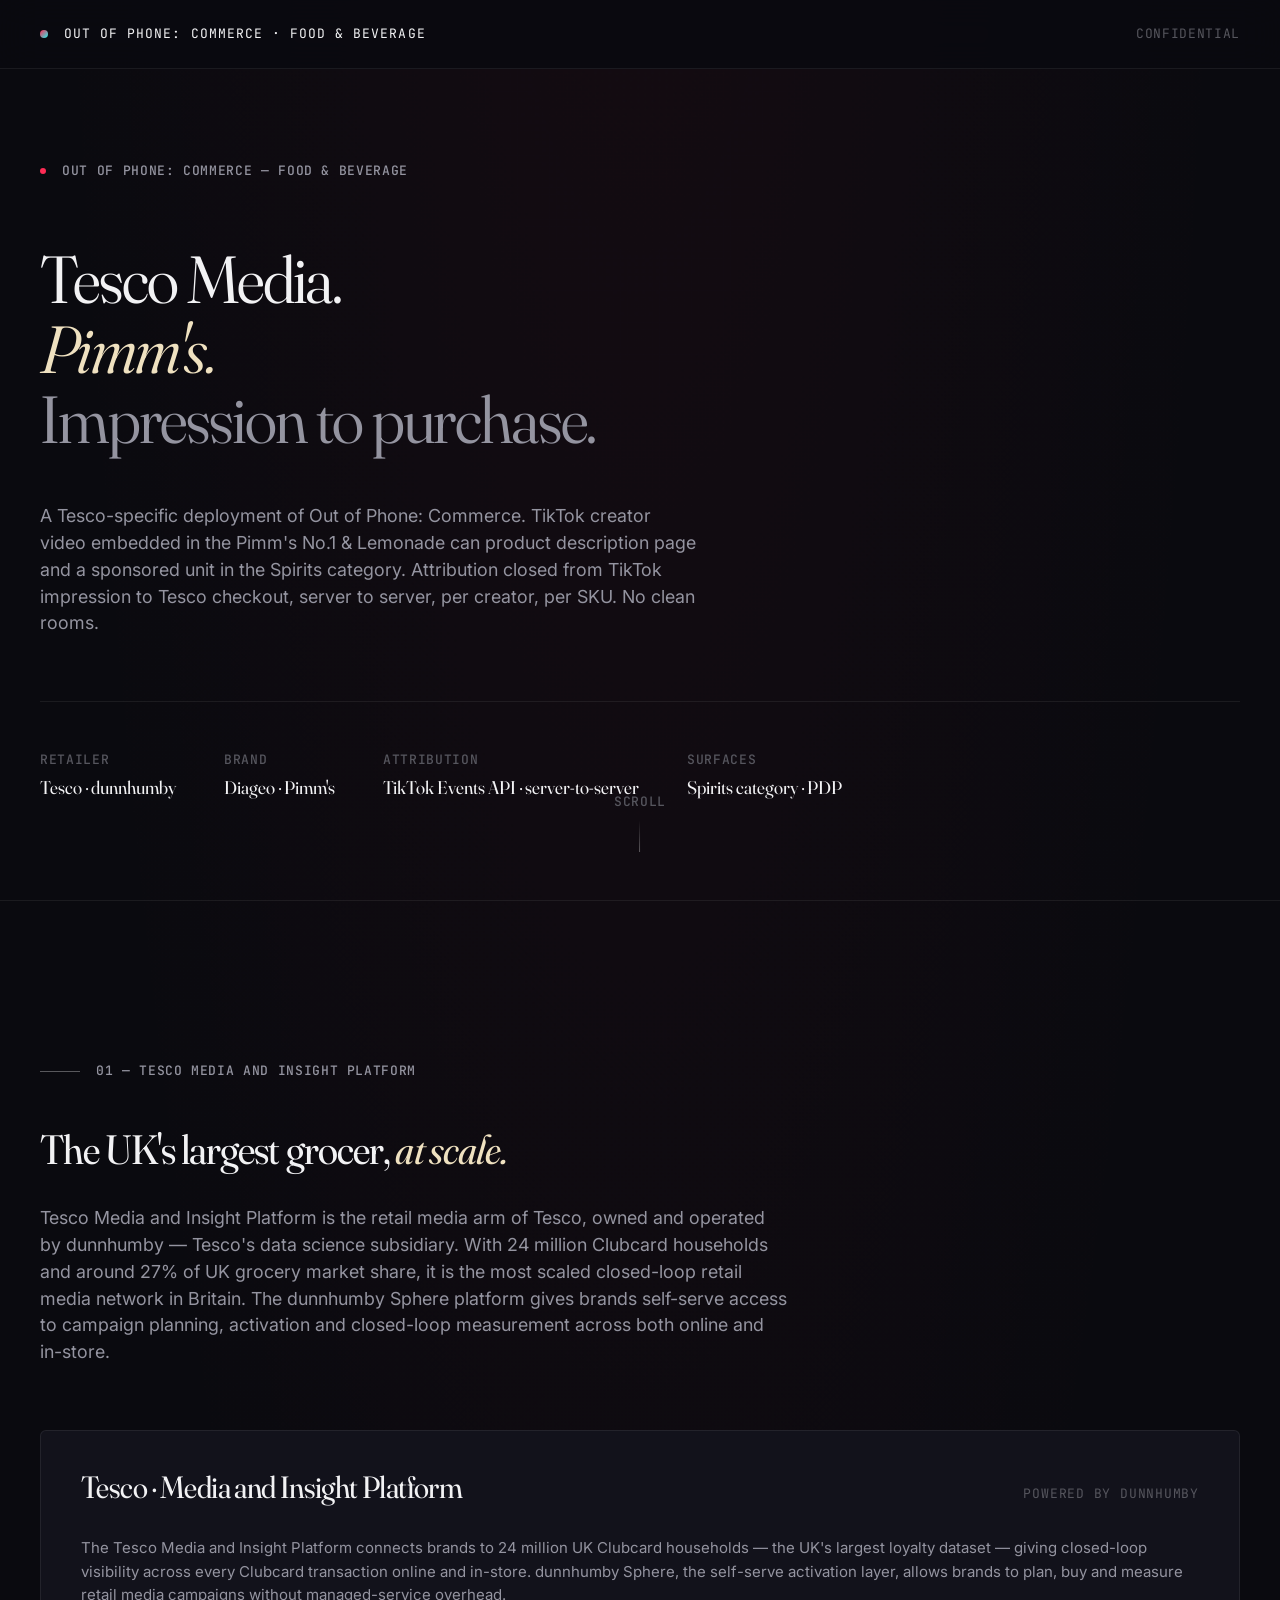
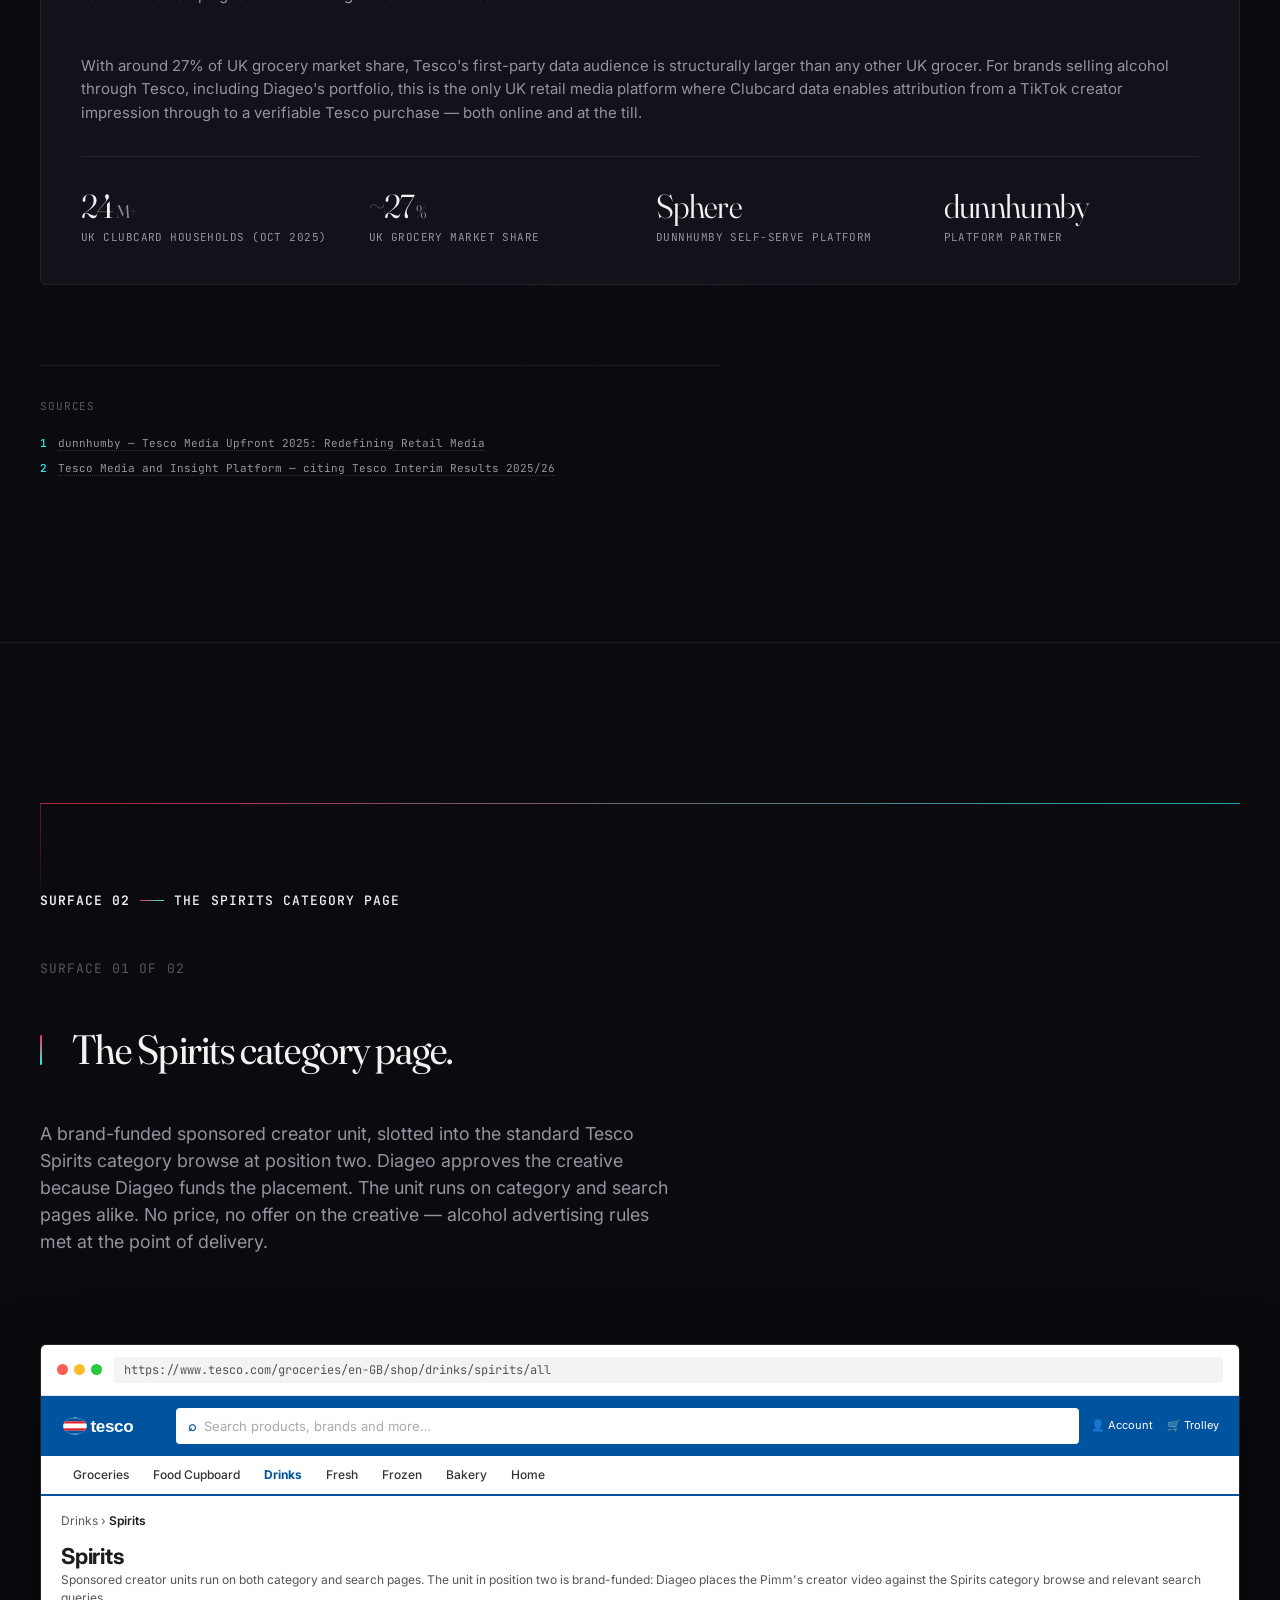
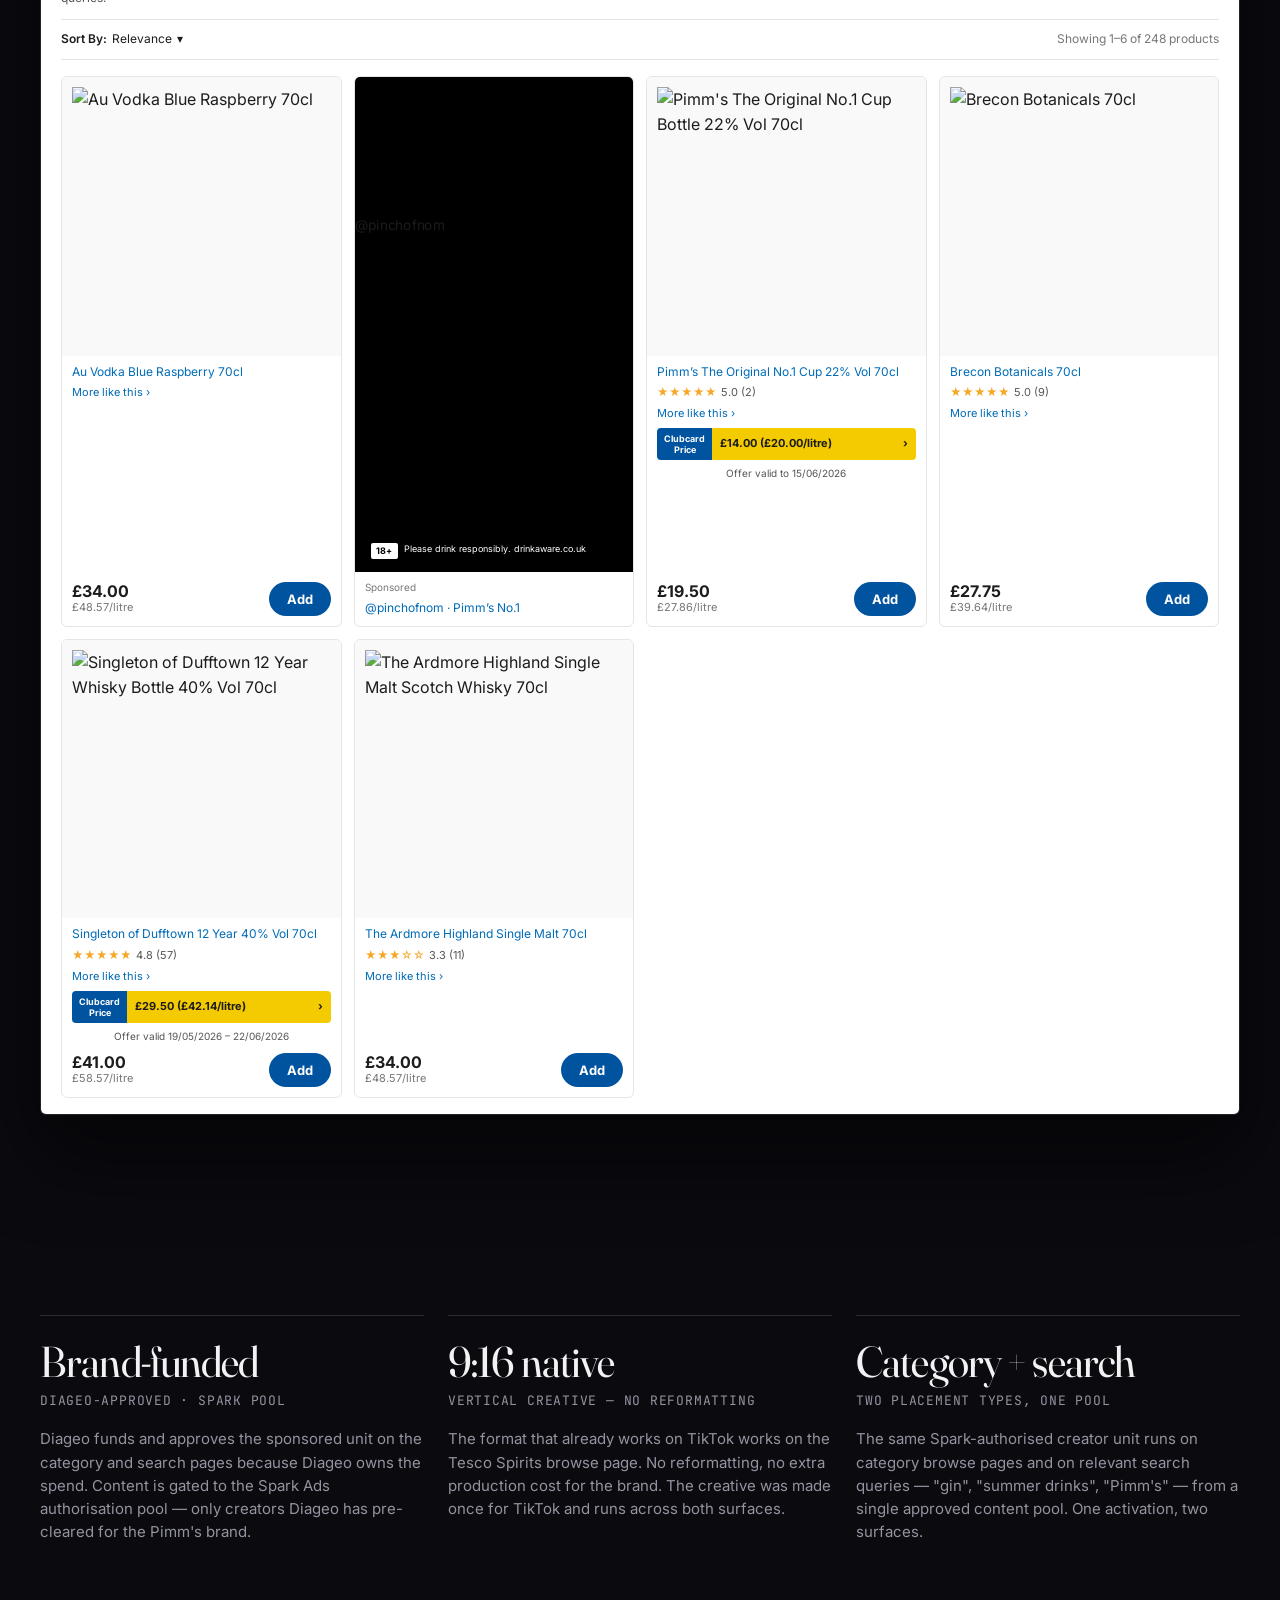
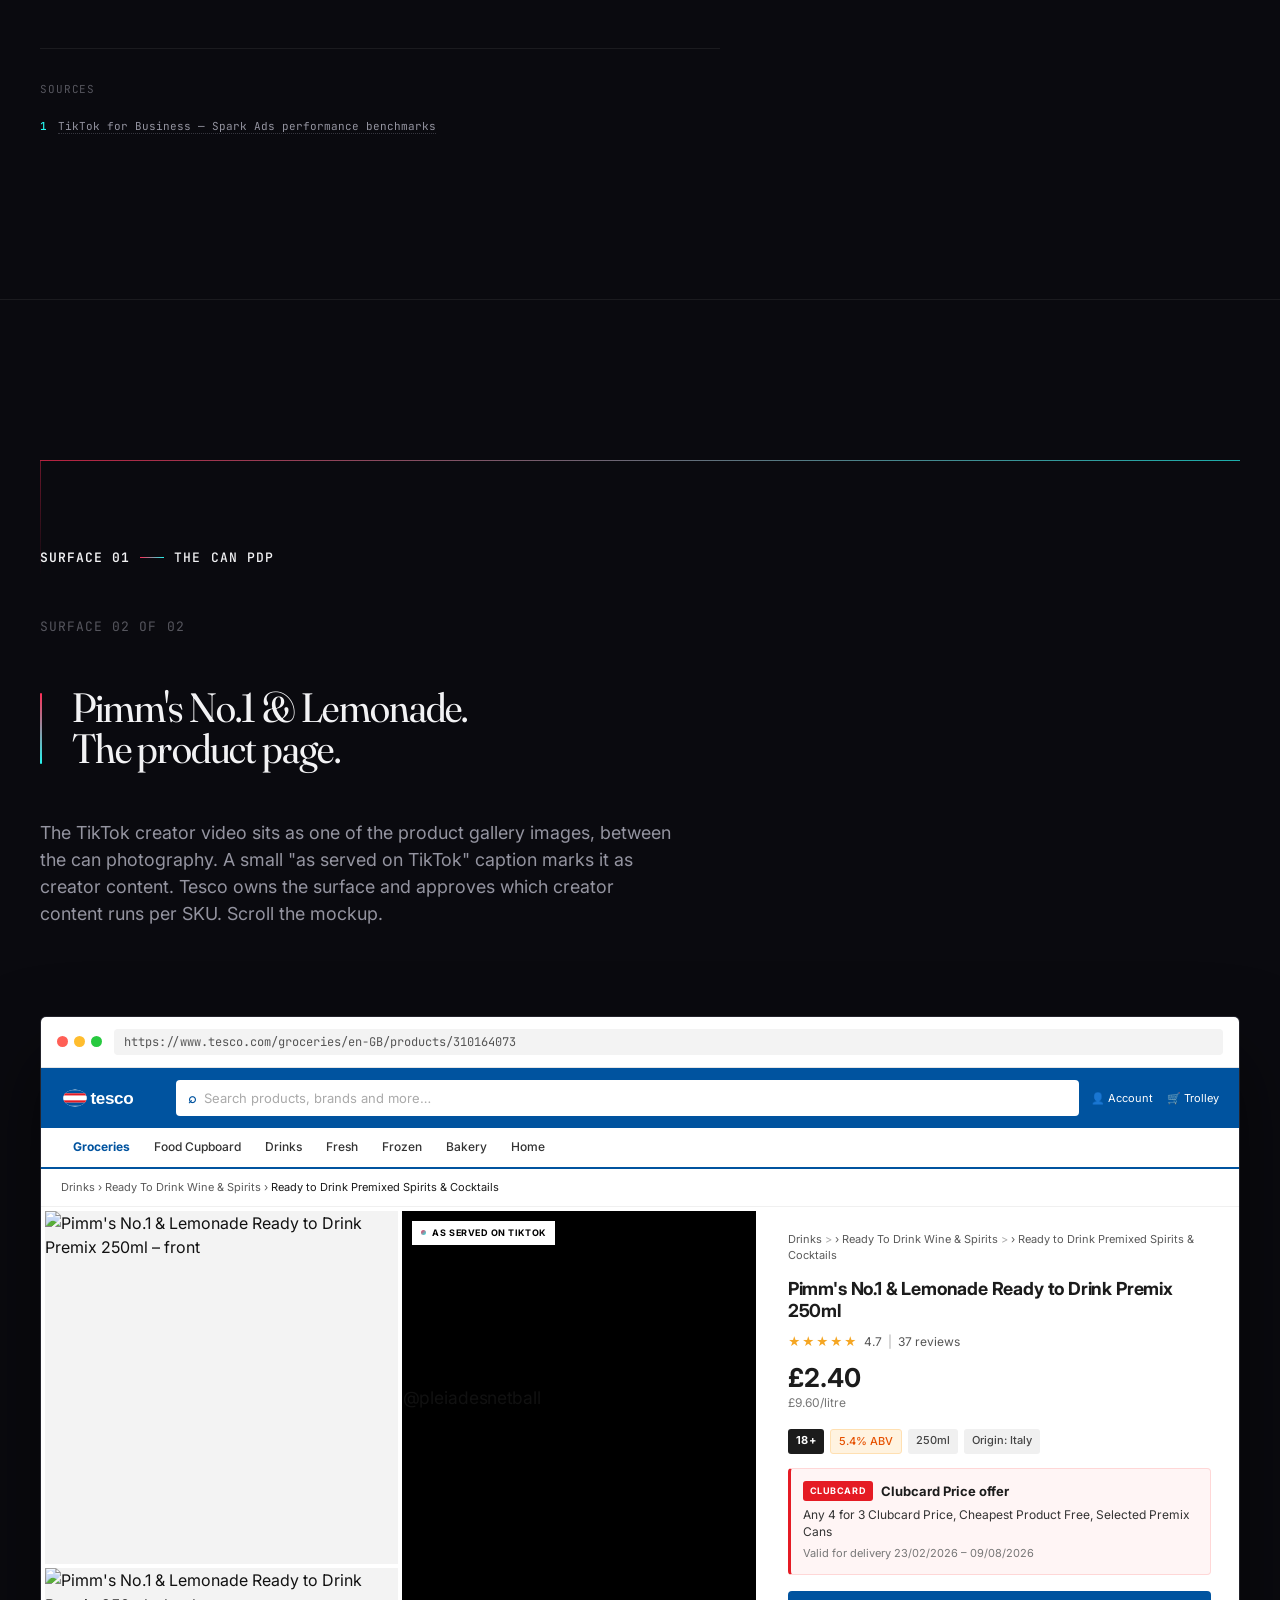
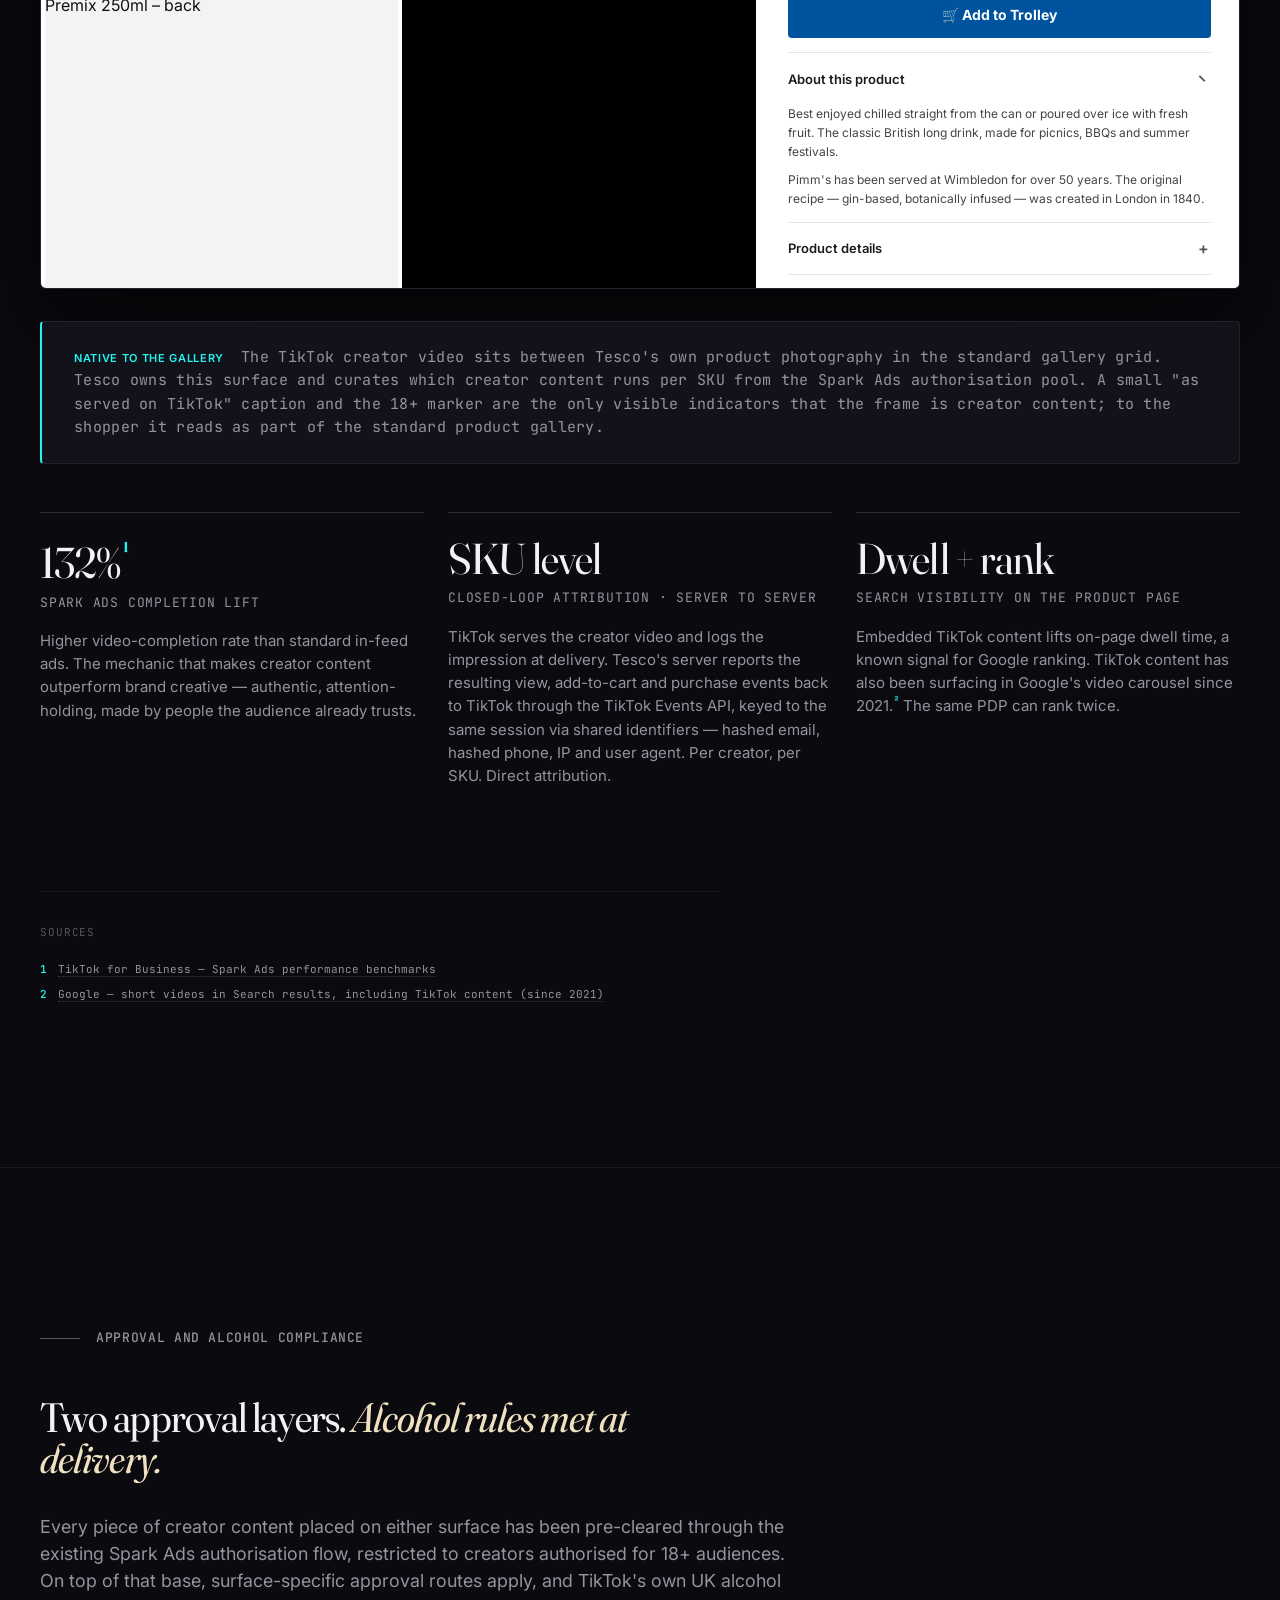
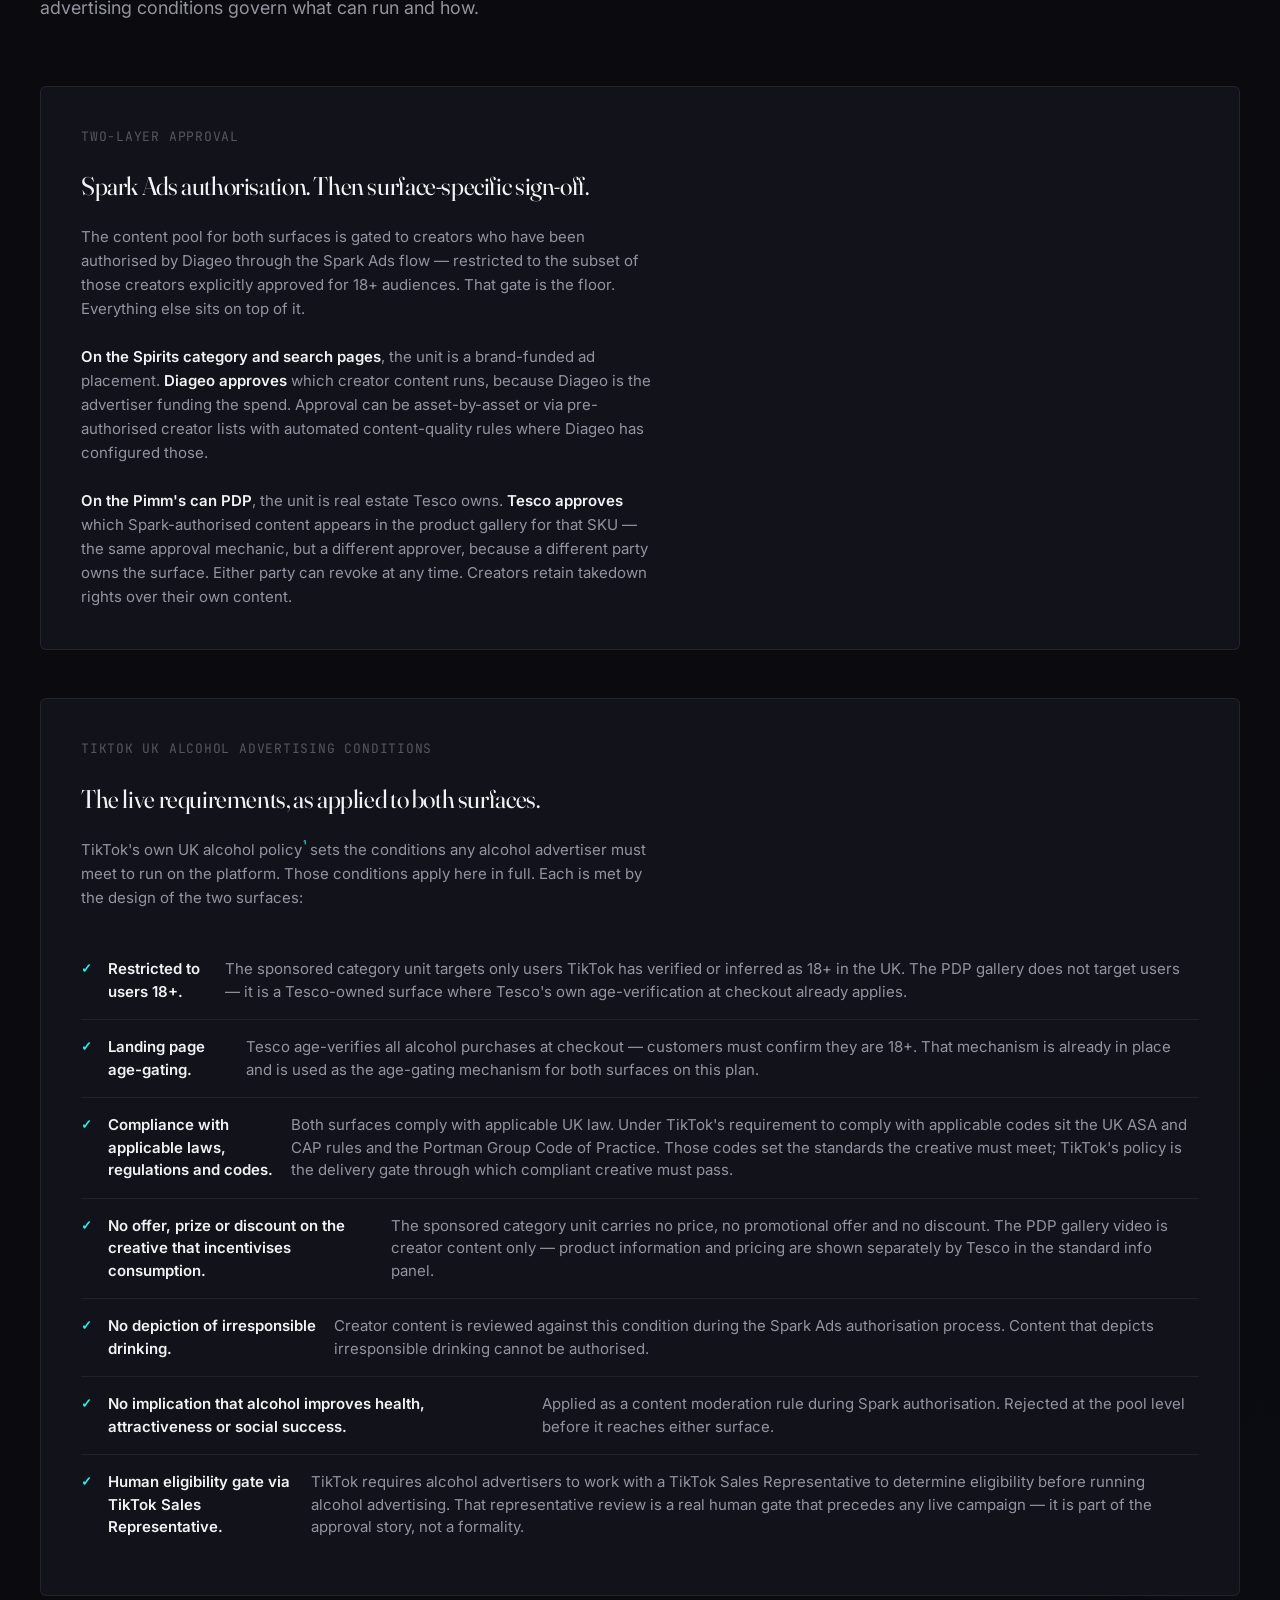
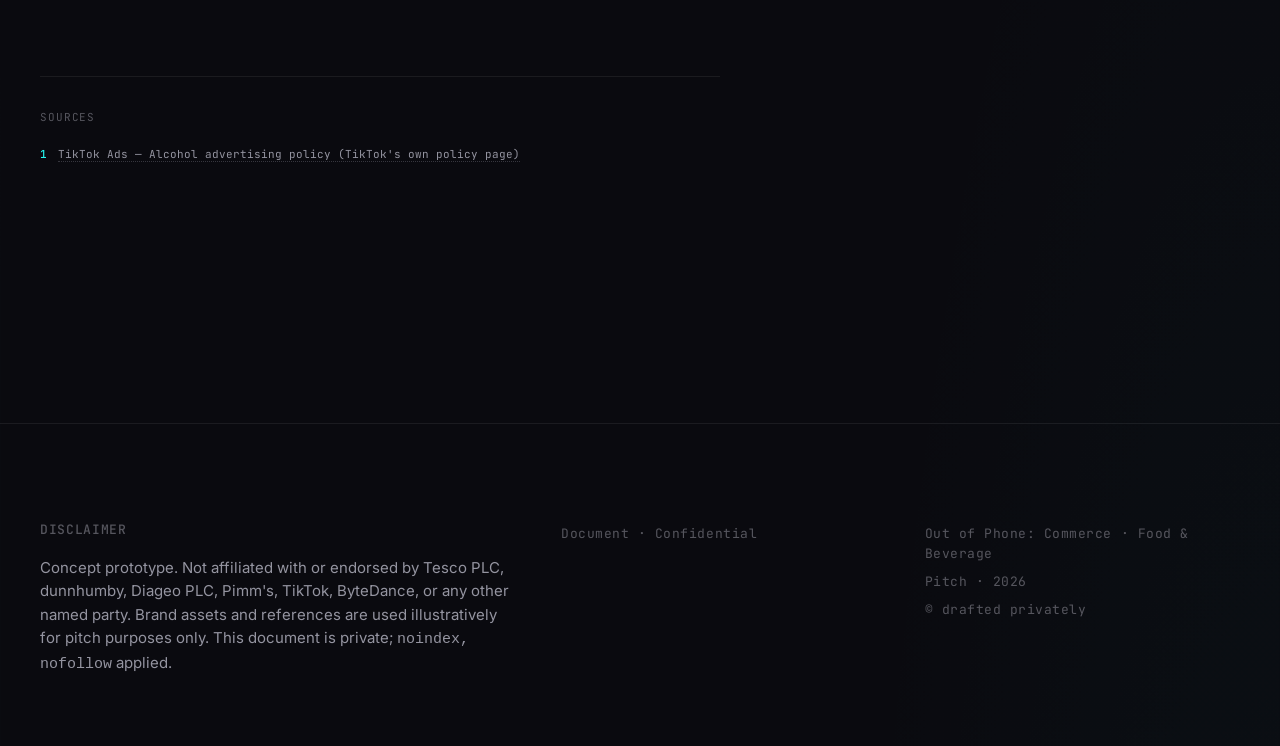
==== commit 7ebc6652: "fix: replace text wordmark with Tesco SVG logo; remove duplicate size badges Inline SVG logo with th" ====
--- a/foodandbeverage/index.html
+++ b/foodandbeverage/index.html
@@ -264,7 +264,7 @@
 
     /* TESCO HEADER (shared between PDP and category mockups) */
     .tesco-header { background: #00539f; padding: 12px 20px; display: flex; align-items: center; gap: 12px; }
-    .tesco-wordmark { font-family: var(--font-body); font-weight: 900; font-size: 20px; color: #fff; letter-spacing: -0.02em; text-transform: lowercase; flex-shrink: 0; }
+    .tesco-logo { height: 28px; width: auto; flex-shrink: 0; display: block; }
     .tesco-search-field { flex: 1; display: flex; align-items: center; gap: 8px; background: #fff; border-radius: 4px; padding: 7px 12px; font-size: 13px; color: #555; }
     .tesco-search-field .magnifier { color: #00539f; font-size: 14px; font-weight: 700; }
     .tesco-header-icons { display: flex; gap: 14px; align-items: center; color: #fff; font-size: 11px; flex-shrink: 0; }
@@ -287,7 +287,6 @@
     .tesco-product-card { display: flex; flex-direction: column; gap: 0; position: relative; background: #fff; border: 1px solid #e5e5e5; border-radius: 6px; overflow: hidden; }
     .tesco-product-image { aspect-ratio: 1/1; background: #f9f9f9; overflow: hidden; display: flex; align-items: center; justify-content: center; position: relative; }
     .tesco-product-image img { width: 100%; height: 100%; object-fit: contain; padding: 10px; display: block; }
-    .tesco-product-size-badge { position: absolute; top: 6px; right: 6px; background: #fff; border: 1px solid #e5e5e5; border-radius: 2px; font-size: 10px; font-weight: 600; color: #333; padding: 2px 5px; line-height: 1.3; z-index: 2; }
     .tesco-product-card-body { padding: 8px 10px 10px; display: flex; flex-direction: column; gap: 4px; flex: 1; }
     .tesco-sponsored-label { font-size: 10px; color: #777; }
     .tesco-product-name { font-size: 12px; color: #006bb7; line-height: 1.35; font-weight: 400; cursor: pointer; }
@@ -523,7 +522,16 @@
 
             <!-- Tesco header -->
             <div class="tesco-header">
-              <div class="tesco-wordmark">tesco</div>
+              <svg class="tesco-logo" xmlns="http://www.w3.org/2000/svg" viewBox="0 0 132 36" aria-label="Tesco">
+                <defs><clipPath id="tc"><ellipse cx="18" cy="18" rx="15" ry="11"/></clipPath></defs>
+                <ellipse cx="18" cy="18" rx="15" ry="11" fill="#fff"/>
+                <rect x="3" y="8"  width="30" height="4" fill="#00539f" clip-path="url(#tc)"/>
+                <rect x="3" y="12" width="30" height="3" fill="#e51b24" clip-path="url(#tc)"/>
+                <rect x="3" y="15" width="30" height="6" fill="#fff"    clip-path="url(#tc)"/>
+                <rect x="3" y="21" width="30" height="3" fill="#e51b24" clip-path="url(#tc)"/>
+                <rect x="3" y="24" width="30" height="4" fill="#00539f" clip-path="url(#tc)"/>
+                <text x="38" y="26" font-family="'Arial Black',Arial,sans-serif" font-size="22" font-weight="900" fill="#fff" letter-spacing="-0.5">tesco</text>
+              </svg>
               <div class="tesco-search-field">
                 <span class="magnifier">⌕</span>
                 <span style="color: #aaa; font-size: 13px;">Search products, brands and more…</span>
@@ -576,7 +584,6 @@
                 <div class="tesco-product-card">
                   <div class="tesco-product-image">
                     <img src="https://digitalcontent.api.tesco.com/v2/media/ghs/89b543c9-31fb-474c-81dd-6ff3c11d19b1/eb0abee0-555d-46bd-a940-635a8dcb0f7a.jpeg?h=960&w=960" alt="Au Vodka Blue Raspberry 70cl" loading="lazy" />
-                    <div class="tesco-product-size-badge">70cl</div>
                   </div>
                   <div class="tesco-product-card-body">
                     <div class="tesco-product-name">Au Vodka Blue Raspberry 70cl</div>
@@ -620,7 +627,6 @@
                 <div class="tesco-product-card">
                   <div class="tesco-product-image">
                     <img src="https://digitalcontent.api.tesco.com/v2/media/ghs/bf70a9c2-d823-4d2f-80ba-47969ee4ac4d/dfe62c79-a4ca-42cf-b066-56f69736cd2d.jpeg" alt="Pimm's The Original No.1 Cup Bottle 22% Vol 70cl" loading="lazy" />
-                    <div class="tesco-product-size-badge">70cl</div>
                   </div>
                   <div class="tesco-product-card-body">
                     <div class="tesco-product-name">Pimm&rsquo;s The Original No.1 Cup 22% Vol 70cl</div>
@@ -645,7 +651,6 @@
                 <div class="tesco-product-card">
                   <div class="tesco-product-image">
                     <img src="https://digitalcontent.api.tesco.com/v2/media/ghs/0a6b8b98-afad-436a-bf87-cf3178edf36e/54520a51-3451-46d1-b7d2-f84265ea0709.jpeg?h=960&w=960" alt="Brecon Botanicals 70cl" loading="lazy" />
-                    <div class="tesco-product-size-badge">70cl</div>
                   </div>
                   <div class="tesco-product-card-body">
                     <div class="tesco-product-name">Brecon Botanicals 70cl</div>
@@ -665,7 +670,6 @@
                 <div class="tesco-product-card">
                   <div class="tesco-product-image">
                     <img src="https://digitalcontent.api.tesco.com/v2/media/ghs/715ec85f-775a-4959-8397-4d80a6617424/30374d80-af7f-46bf-86a3-f86b8e531133.jpeg?h=960&w=960" alt="Singleton of Dufftown 12 Year Whisky Bottle 40% Vol 70cl" loading="lazy" />
-                    <div class="tesco-product-size-badge">70cl</div>
                   </div>
                   <div class="tesco-product-card-body">
                     <div class="tesco-product-name">Singleton of Dufftown 12 Year 40% Vol 70cl</div>
@@ -690,7 +694,6 @@
                 <div class="tesco-product-card">
                   <div class="tesco-product-image">
                     <img src="https://digitalcontent.api.tesco.com/v2/media/ghs/1da008c3-a716-4666-883e-52e8648660fe/875d72a2-8b53-44e1-b4ac-191bd91414c4.jpeg?h=960&w=960" alt="The Ardmore Highland Single Malt Scotch Whisky 70cl" loading="lazy" />
-                    <div class="tesco-product-size-badge">70cl</div>
                   </div>
                   <div class="tesco-product-card-body">
                     <div class="tesco-product-name">The Ardmore Highland Single Malt 70cl</div>
@@ -773,7 +776,16 @@
 
             <!-- Tesco header -->
             <div class="tesco-header" style="position: sticky; top: 0; z-index: 6;">
-              <div class="tesco-wordmark">tesco</div>
+              <svg class="tesco-logo" xmlns="http://www.w3.org/2000/svg" viewBox="0 0 132 36" aria-label="Tesco">
+                <defs><clipPath id="tc"><ellipse cx="18" cy="18" rx="15" ry="11"/></clipPath></defs>
+                <ellipse cx="18" cy="18" rx="15" ry="11" fill="#fff"/>
+                <rect x="3" y="8"  width="30" height="4" fill="#00539f" clip-path="url(#tc)"/>
+                <rect x="3" y="12" width="30" height="3" fill="#e51b24" clip-path="url(#tc)"/>
+                <rect x="3" y="15" width="30" height="6" fill="#fff"    clip-path="url(#tc)"/>
+                <rect x="3" y="21" width="30" height="3" fill="#e51b24" clip-path="url(#tc)"/>
+                <rect x="3" y="24" width="30" height="4" fill="#00539f" clip-path="url(#tc)"/>
+                <text x="38" y="26" font-family="'Arial Black',Arial,sans-serif" font-size="22" font-weight="900" fill="#fff" letter-spacing="-0.5">tesco</text>
+              </svg>
               <div class="tesco-search-field">
                 <span class="magnifier">⌕</span>
                 <span style="color: #aaa; font-size: 13px;">Search products, brands and more…</span>
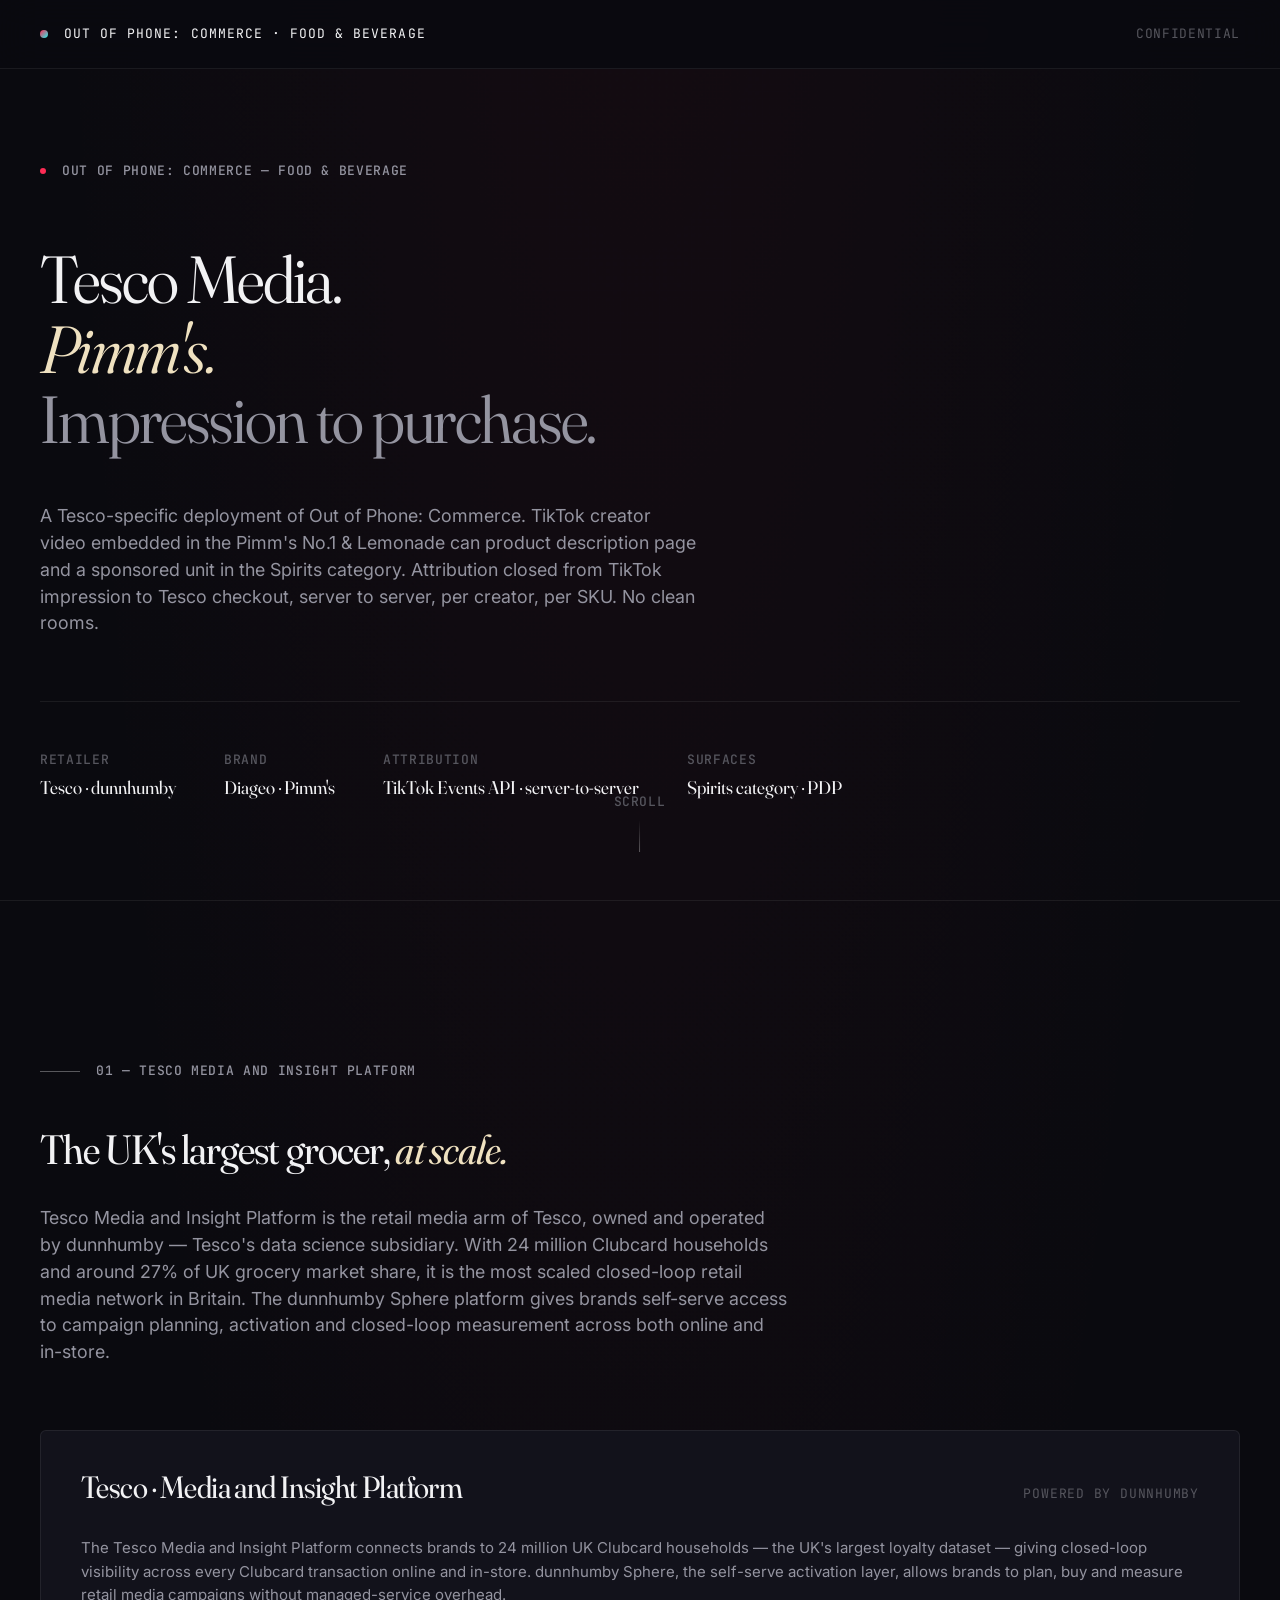
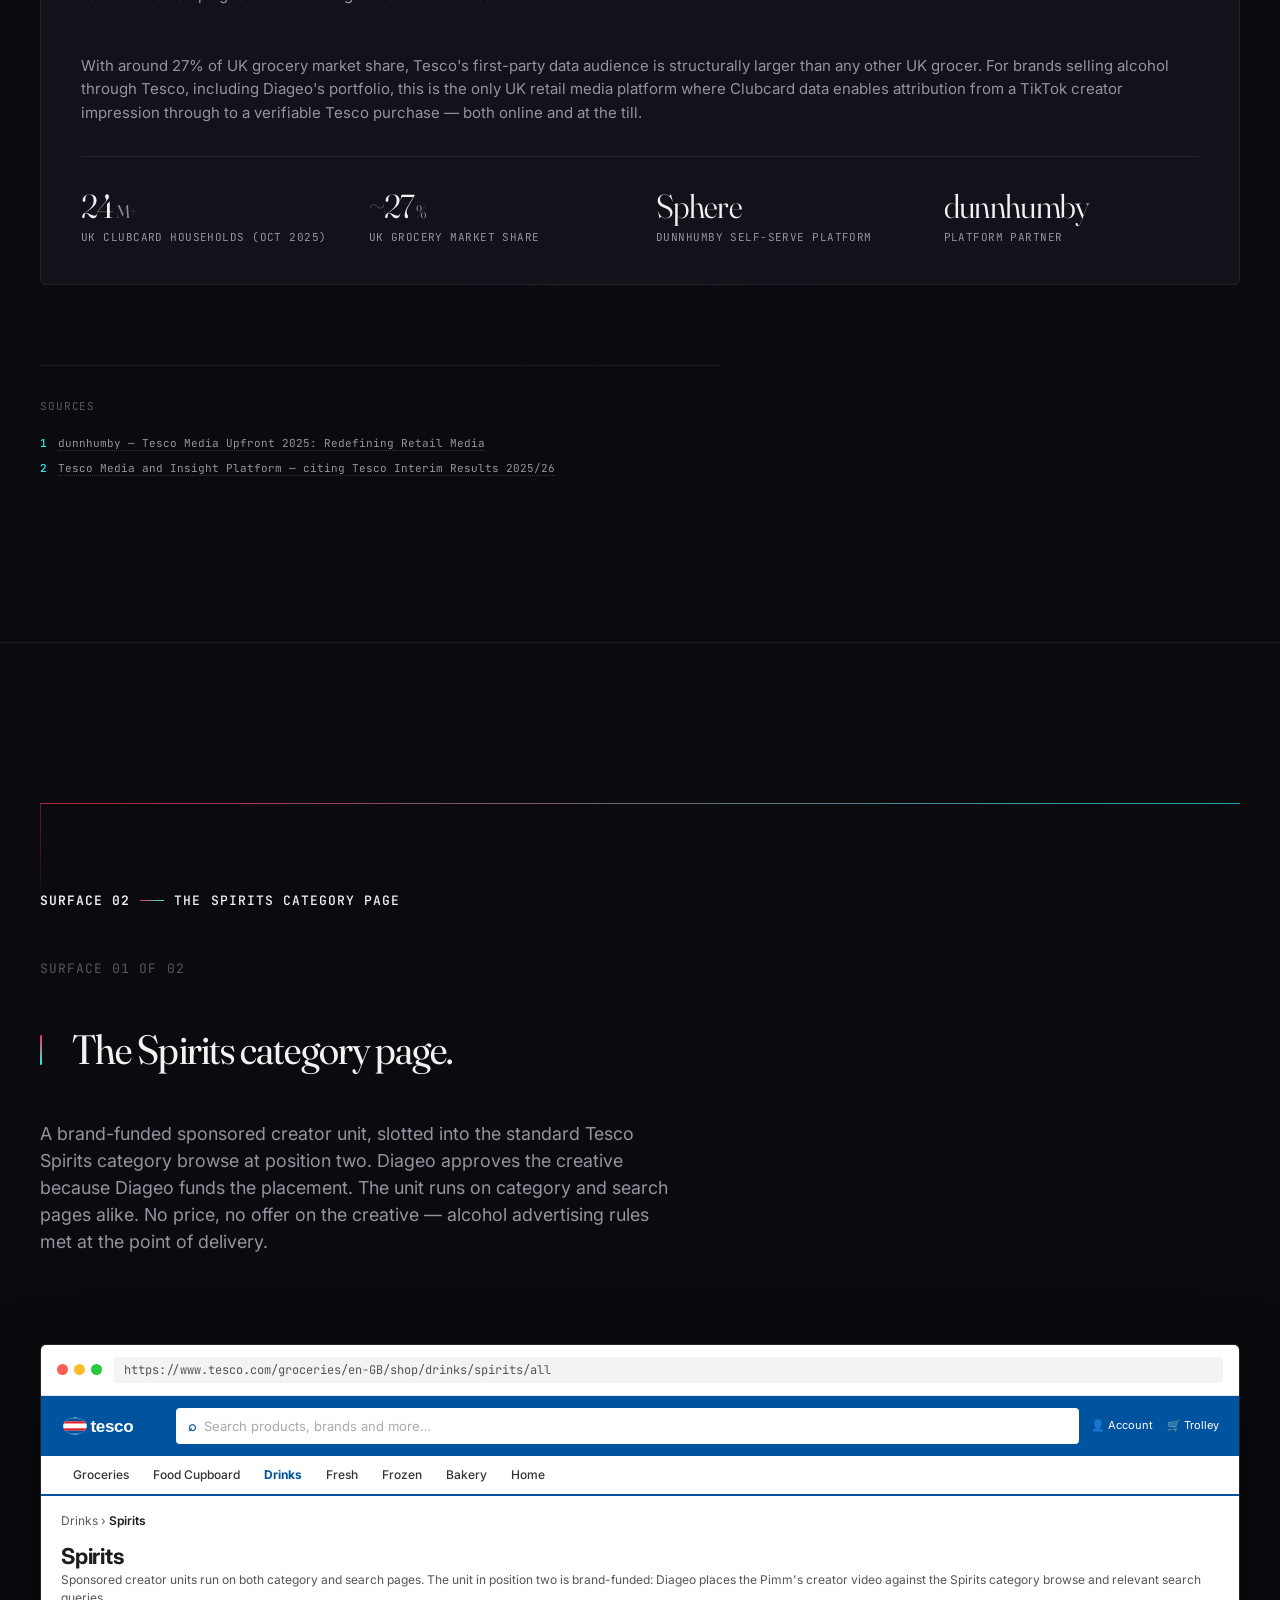
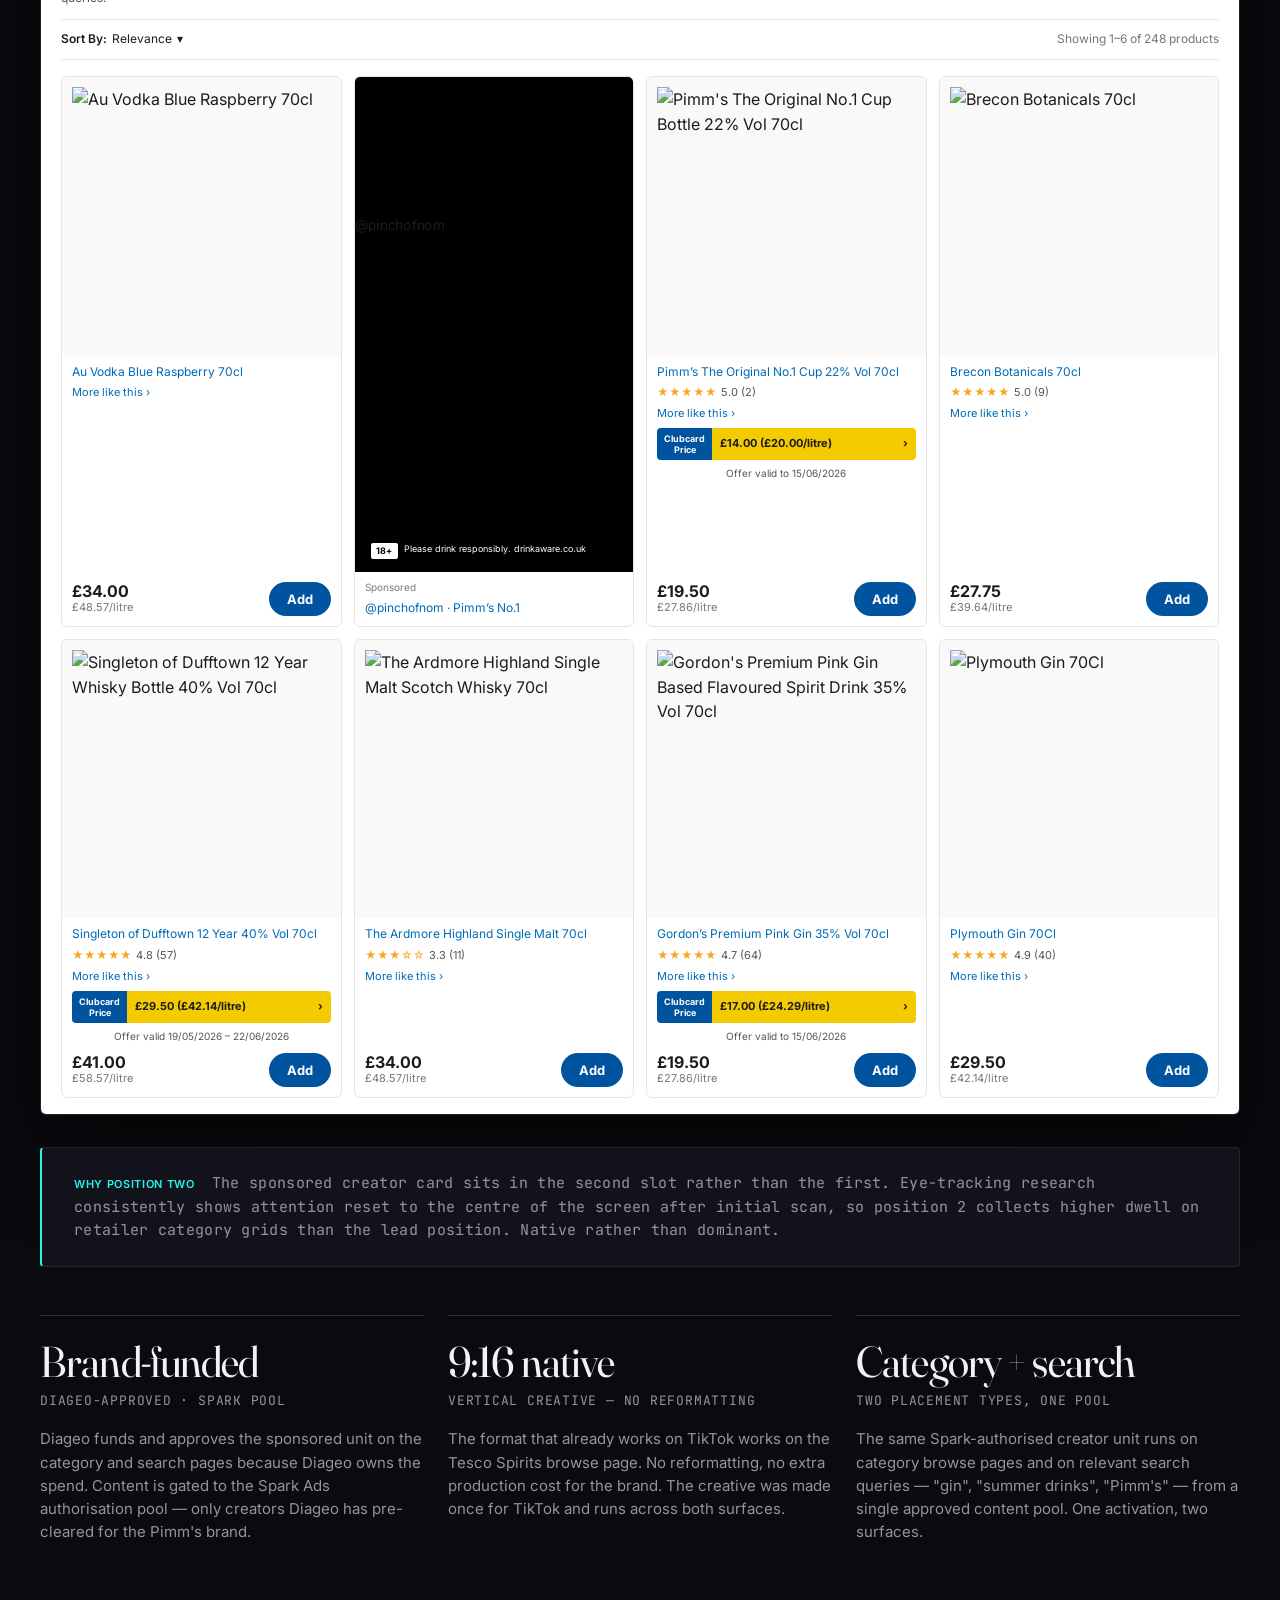
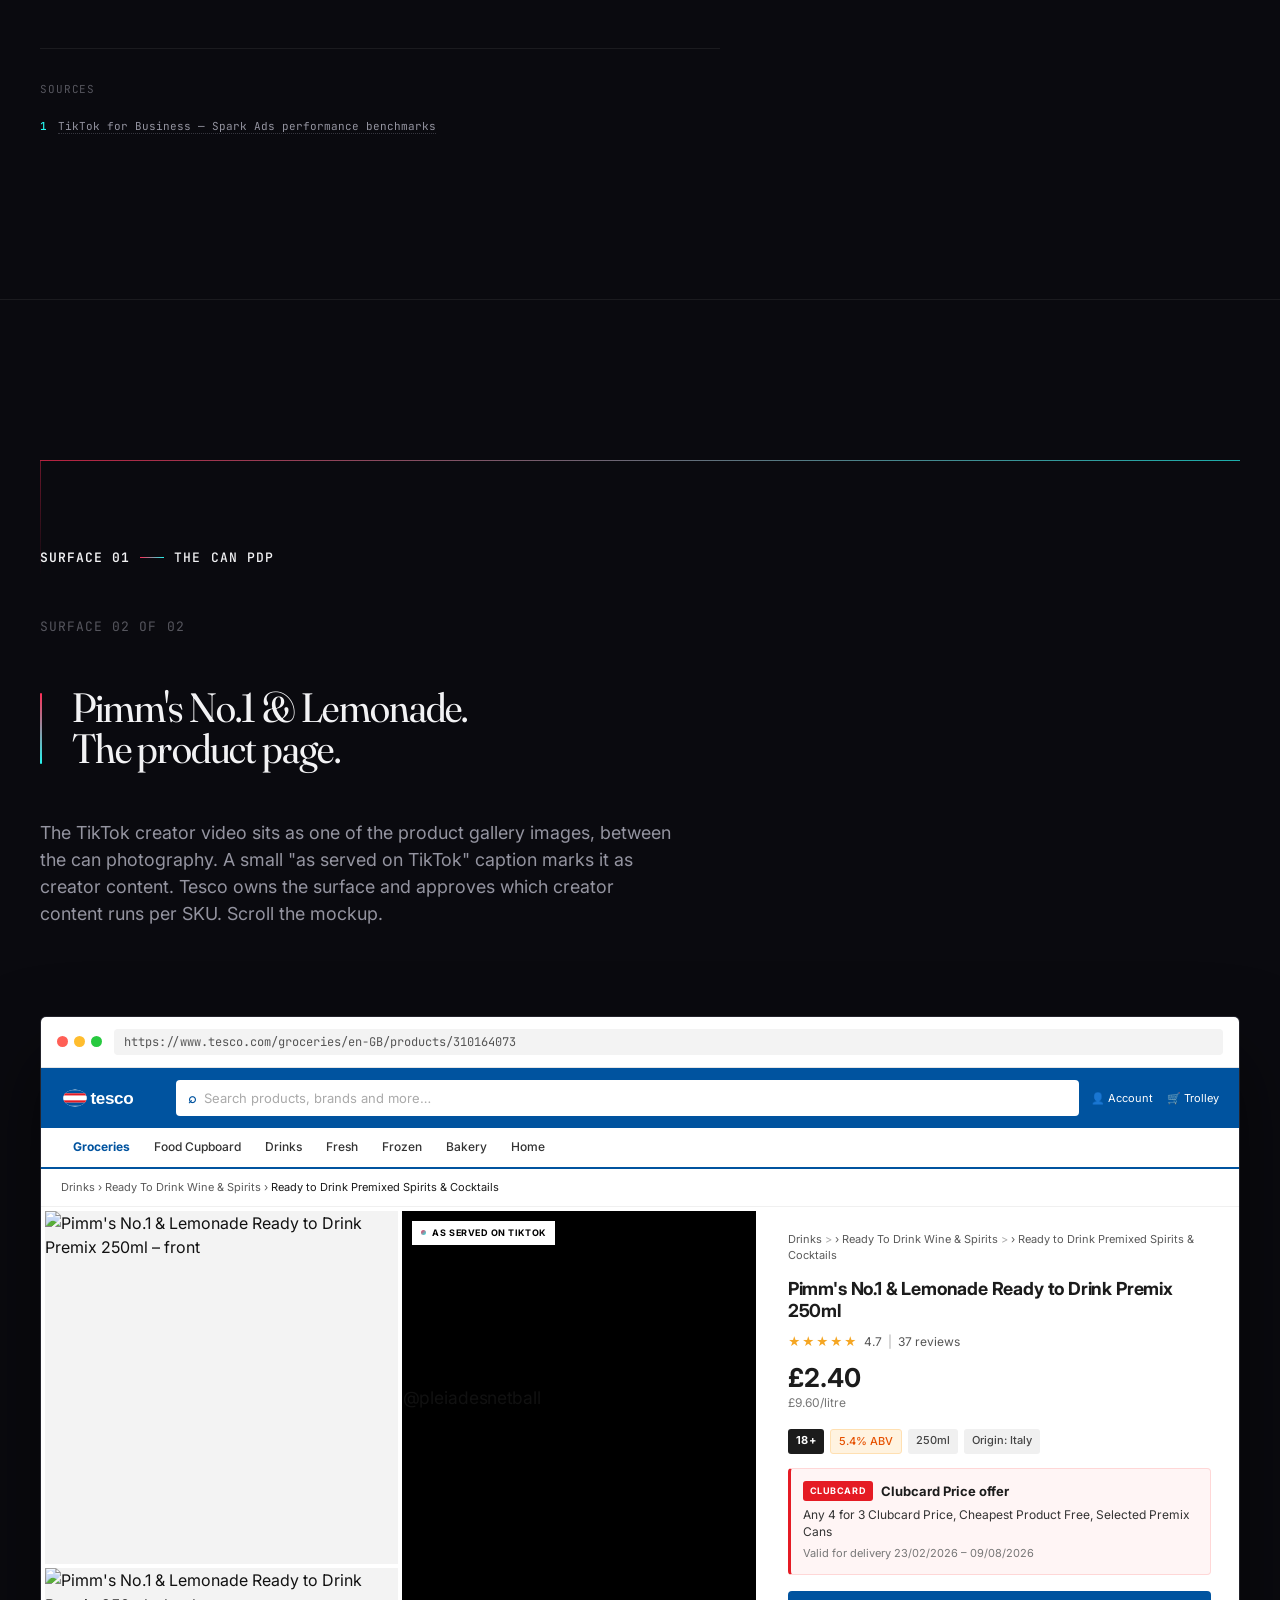
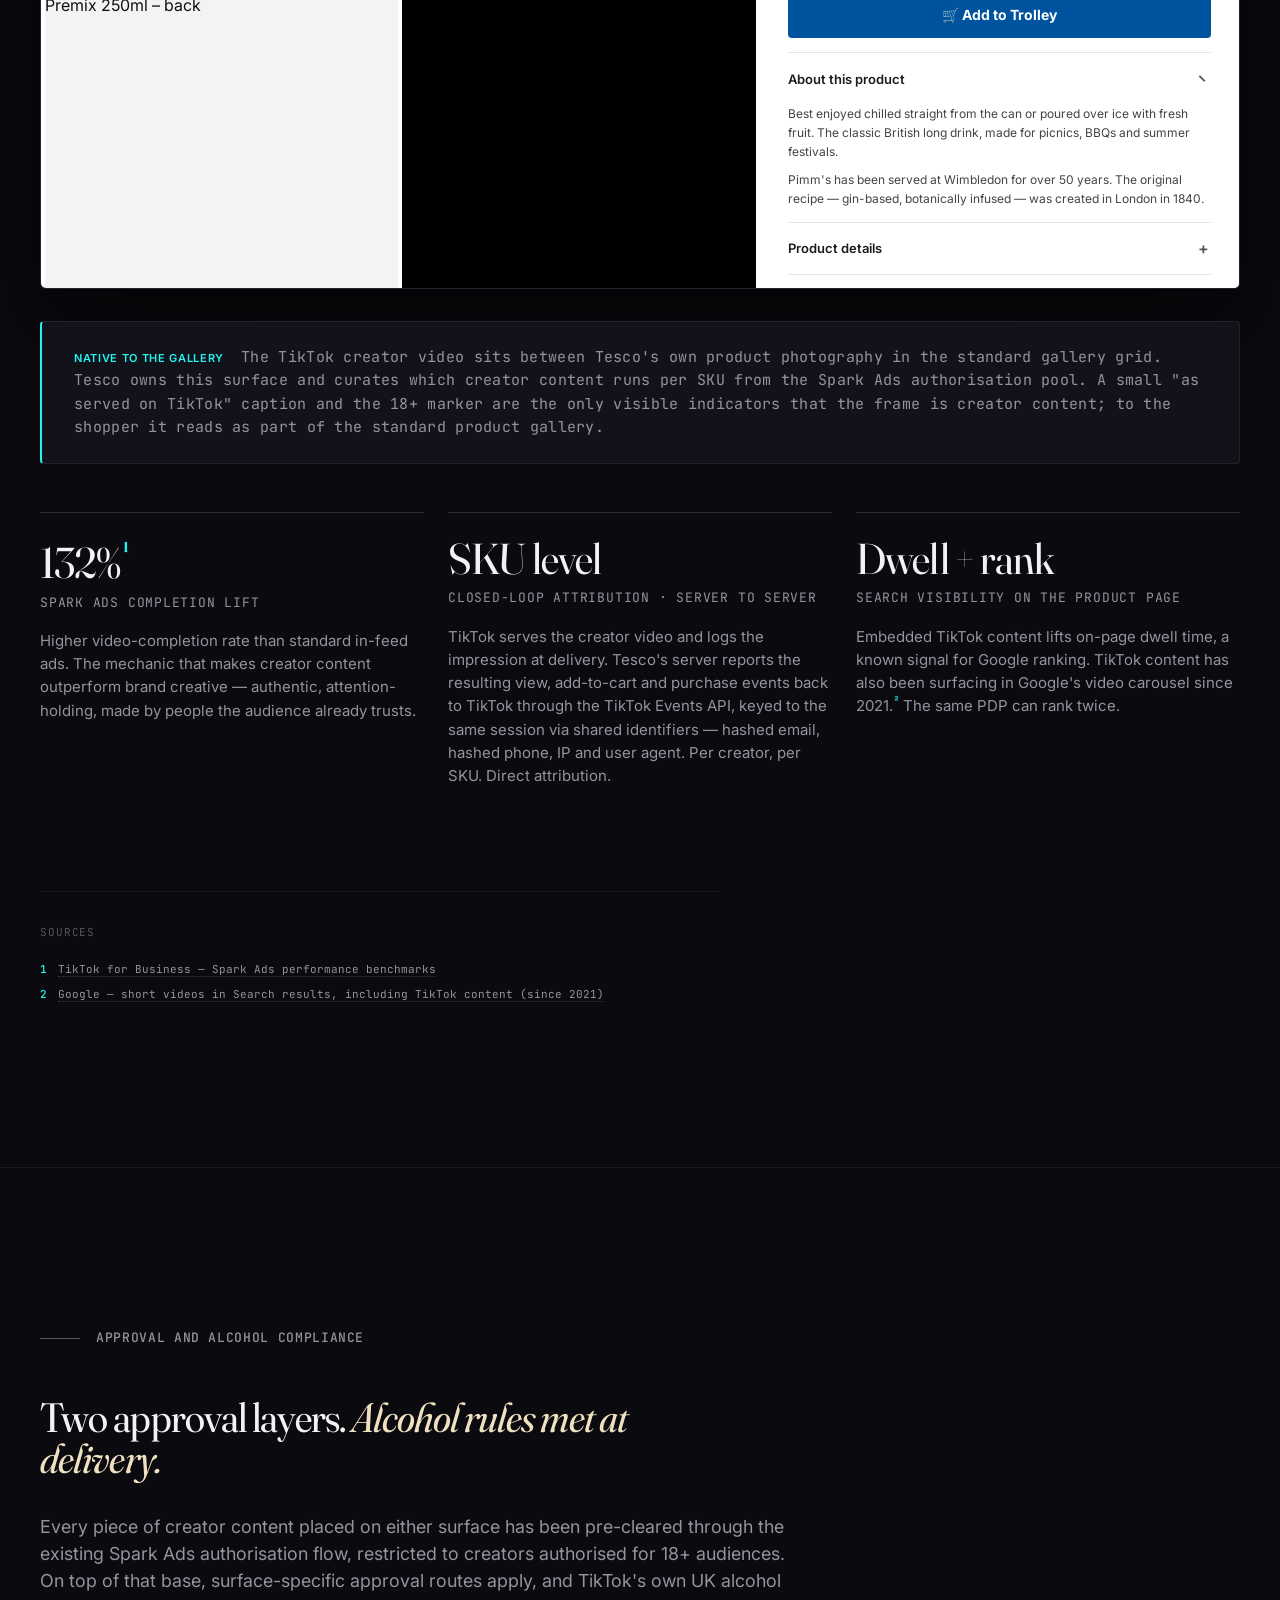
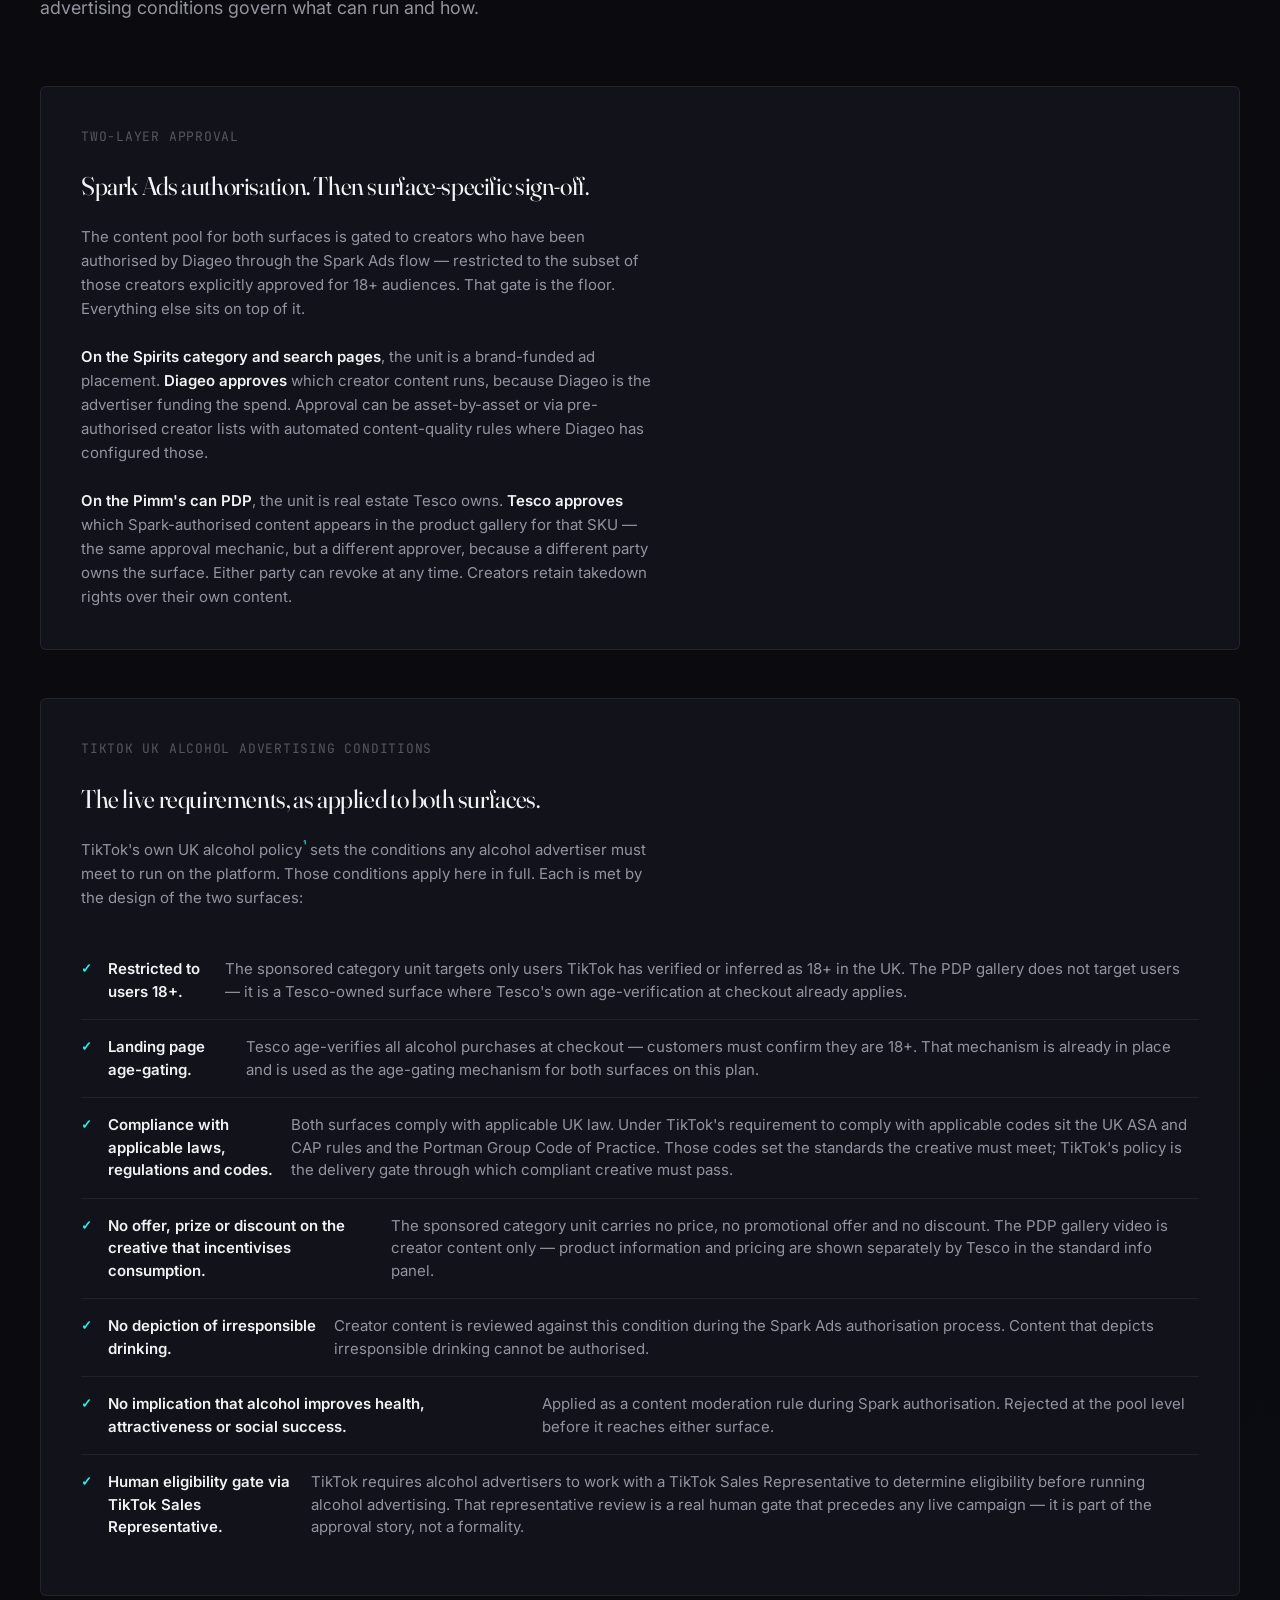
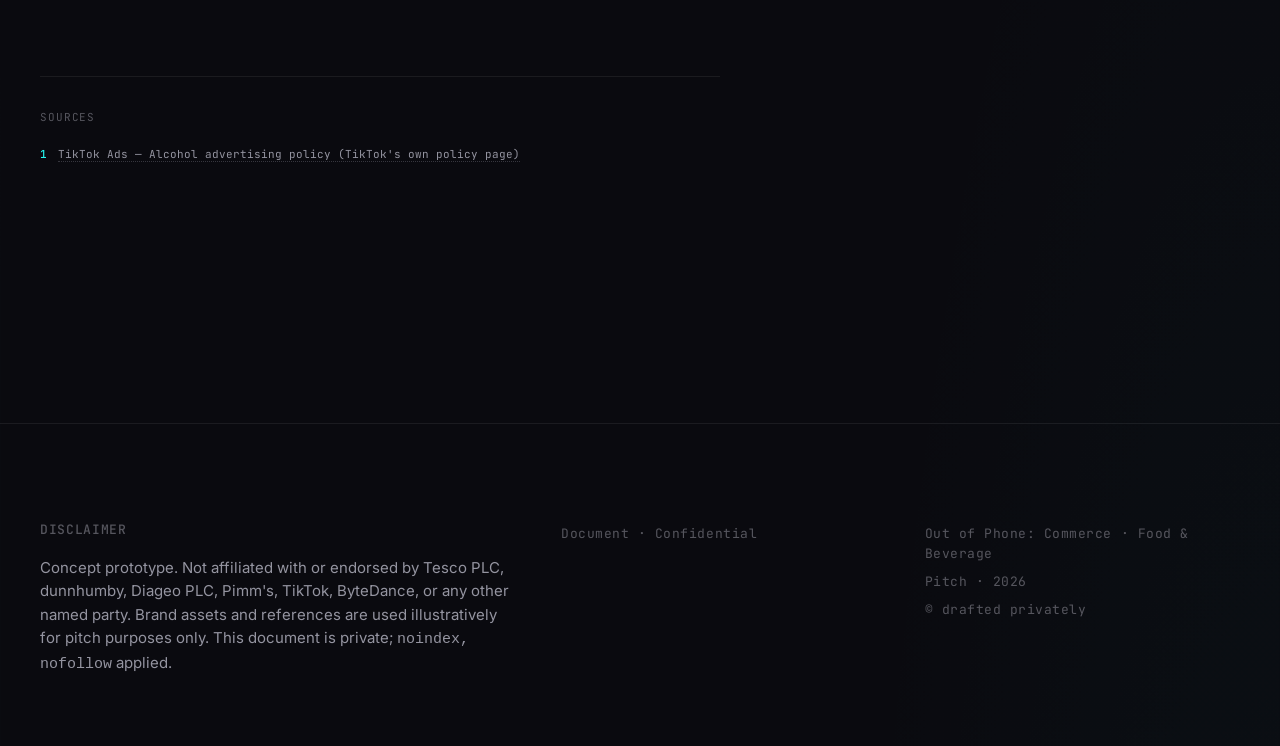
==== commit 2df2f5a8: "feat: add Gordon's Pink Gin and Plymouth Gin to category grid (cells 7–8) Co-Authored-By: Claude Son" ====
--- a/foodandbeverage/index.html
+++ b/foodandbeverage/index.html
@@ -577,7 +577,7 @@
                 <div style="font-size: 12px; color: #777;">Showing 1–6 of 248 products</div>
               </div>
 
-              <!-- Product grid: 4 columns, 6 cells -->
+              <!-- Product grid: 4 columns, 8 cells -->
               <div class="tesco-cat-grid">
 
                 <!-- Cell 1: Au Vodka Blue Raspberry 70cl -->
@@ -703,6 +703,50 @@
                       <div>
                         <div class="tesco-product-price">£34.00</div>
                         <div class="tesco-product-price-unit">£48.57/litre</div>
+                      </div>
+                      <button class="tesco-product-add-btn">Add</button>
+                    </div>
+                  </div>
+                </div>
+
+
+                <!-- Cell 7: Gordon's Premium Pink Gin 35% Vol 70cl -->
+                <div class="tesco-product-card">
+                  <div class="tesco-product-image">
+                    <img src="https://digitalcontent.api.tesco.com/v2/media/ghs/f84a4140-4f4d-4789-9711-1e1f091423f9/dd60fea7-a194-4c93-8295-586019c73bb1.jpeg?h=960&w=960" alt="Gordon's Premium Pink Gin Based Flavoured Spirit Drink 35% Vol 70cl" loading="lazy" />
+                  </div>
+                  <div class="tesco-product-card-body">
+                    <div class="tesco-product-name">Gordon&rsquo;s Premium Pink Gin 35% Vol 70cl</div>
+                    <div class="tesco-product-rating"><span class="stars">★★★★★</span> <span>4.7 (64)</span></div>
+                    <div class="tesco-product-more">More like this &rsaquo;</div>
+                    <div class="tesco-clubcard-pill">
+                      <div class="tesco-clubcard-pill-label">Clubcard<br/>Price</div>
+                      <div class="tesco-clubcard-pill-price">£17.00 (£24.29/litre) <span>&rsaquo;</span></div>
+                    </div>
+                    <div class="tesco-clubcard-validity">Offer valid to 15/06/2026</div>
+                    <div class="tesco-product-bottom">
+                      <div>
+                        <div class="tesco-product-price">£19.50</div>
+                        <div class="tesco-product-price-unit">£27.86/litre</div>
+                      </div>
+                      <button class="tesco-product-add-btn">Add</button>
+                    </div>
+                  </div>
+                </div>
+
+                <!-- Cell 8: Plymouth Gin 70Cl -->
+                <div class="tesco-product-card">
+                  <div class="tesco-product-image">
+                    <img src="https://digitalcontent.api.tesco.com/v2/media/ghs/1122a196-b102-4b88-9515-49985f381dcb/2e198a63-632b-414e-b40b-d1bc87b82182.jpeg?h=960&w=960" alt="Plymouth Gin 70Cl" loading="lazy" />
+                  </div>
+                  <div class="tesco-product-card-body">
+                    <div class="tesco-product-name">Plymouth Gin 70Cl</div>
+                    <div class="tesco-product-rating"><span class="stars">★★★★★</span> <span>4.9 (40)</span></div>
+                    <div class="tesco-product-more">More like this &rsaquo;</div>
+                    <div class="tesco-product-bottom">
+                      <div>
+                        <div class="tesco-product-price">£29.50</div>
+                        <div class="tesco-product-price-unit">£42.14/litre</div>
                       </div>
                       <button class="tesco-product-add-btn">Add</button>
                     </div>
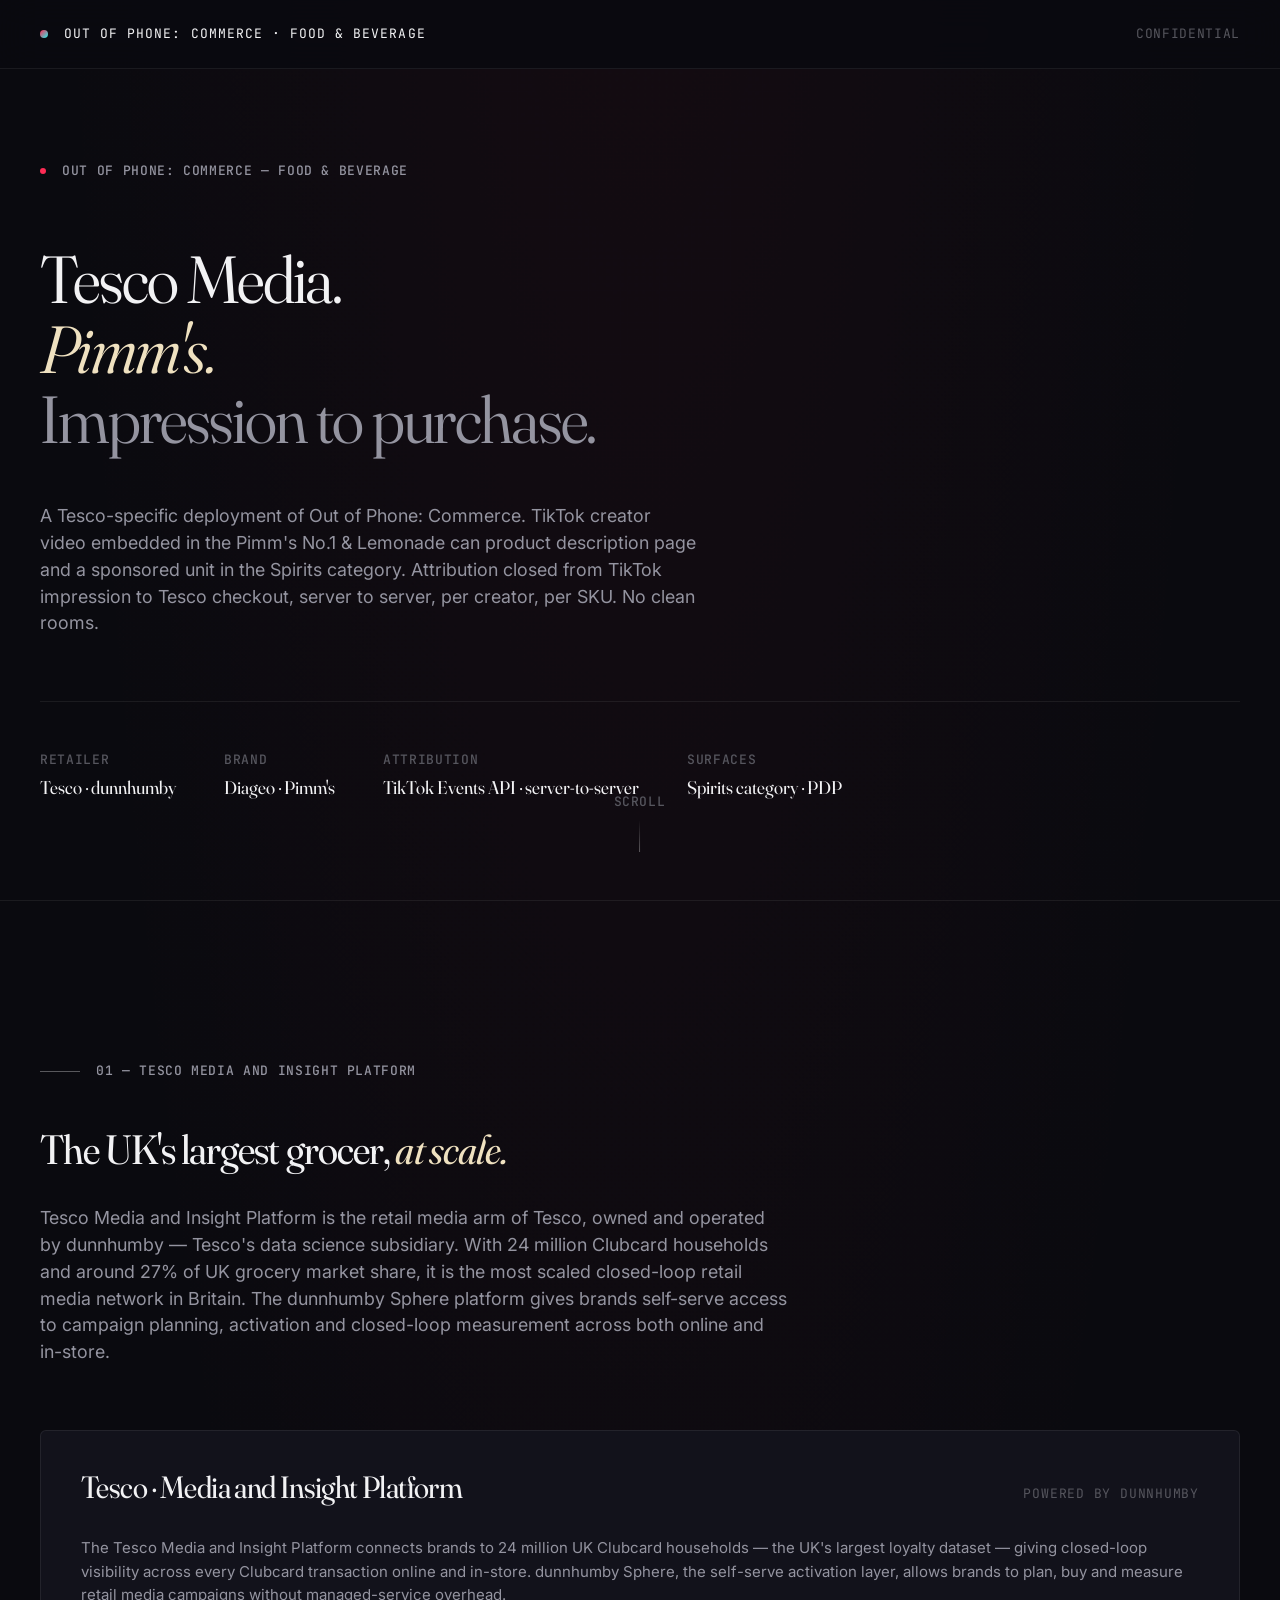
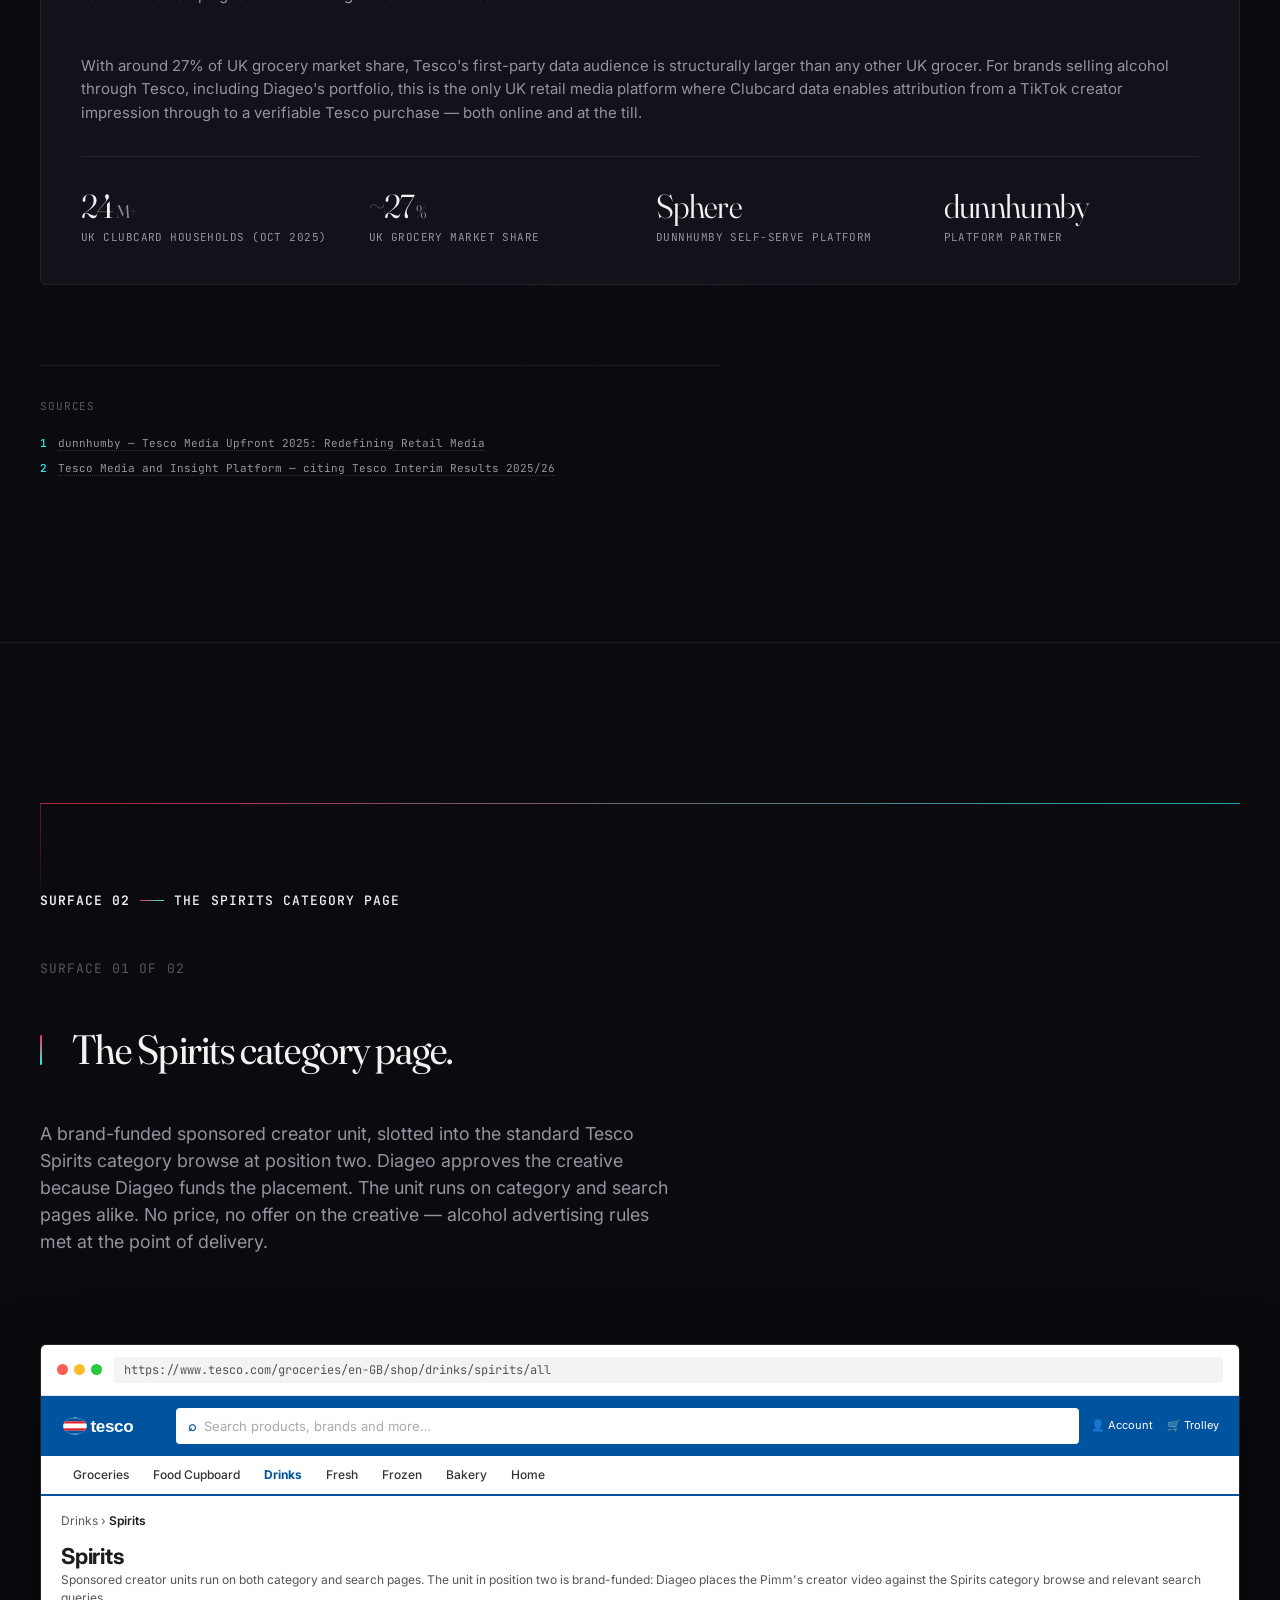
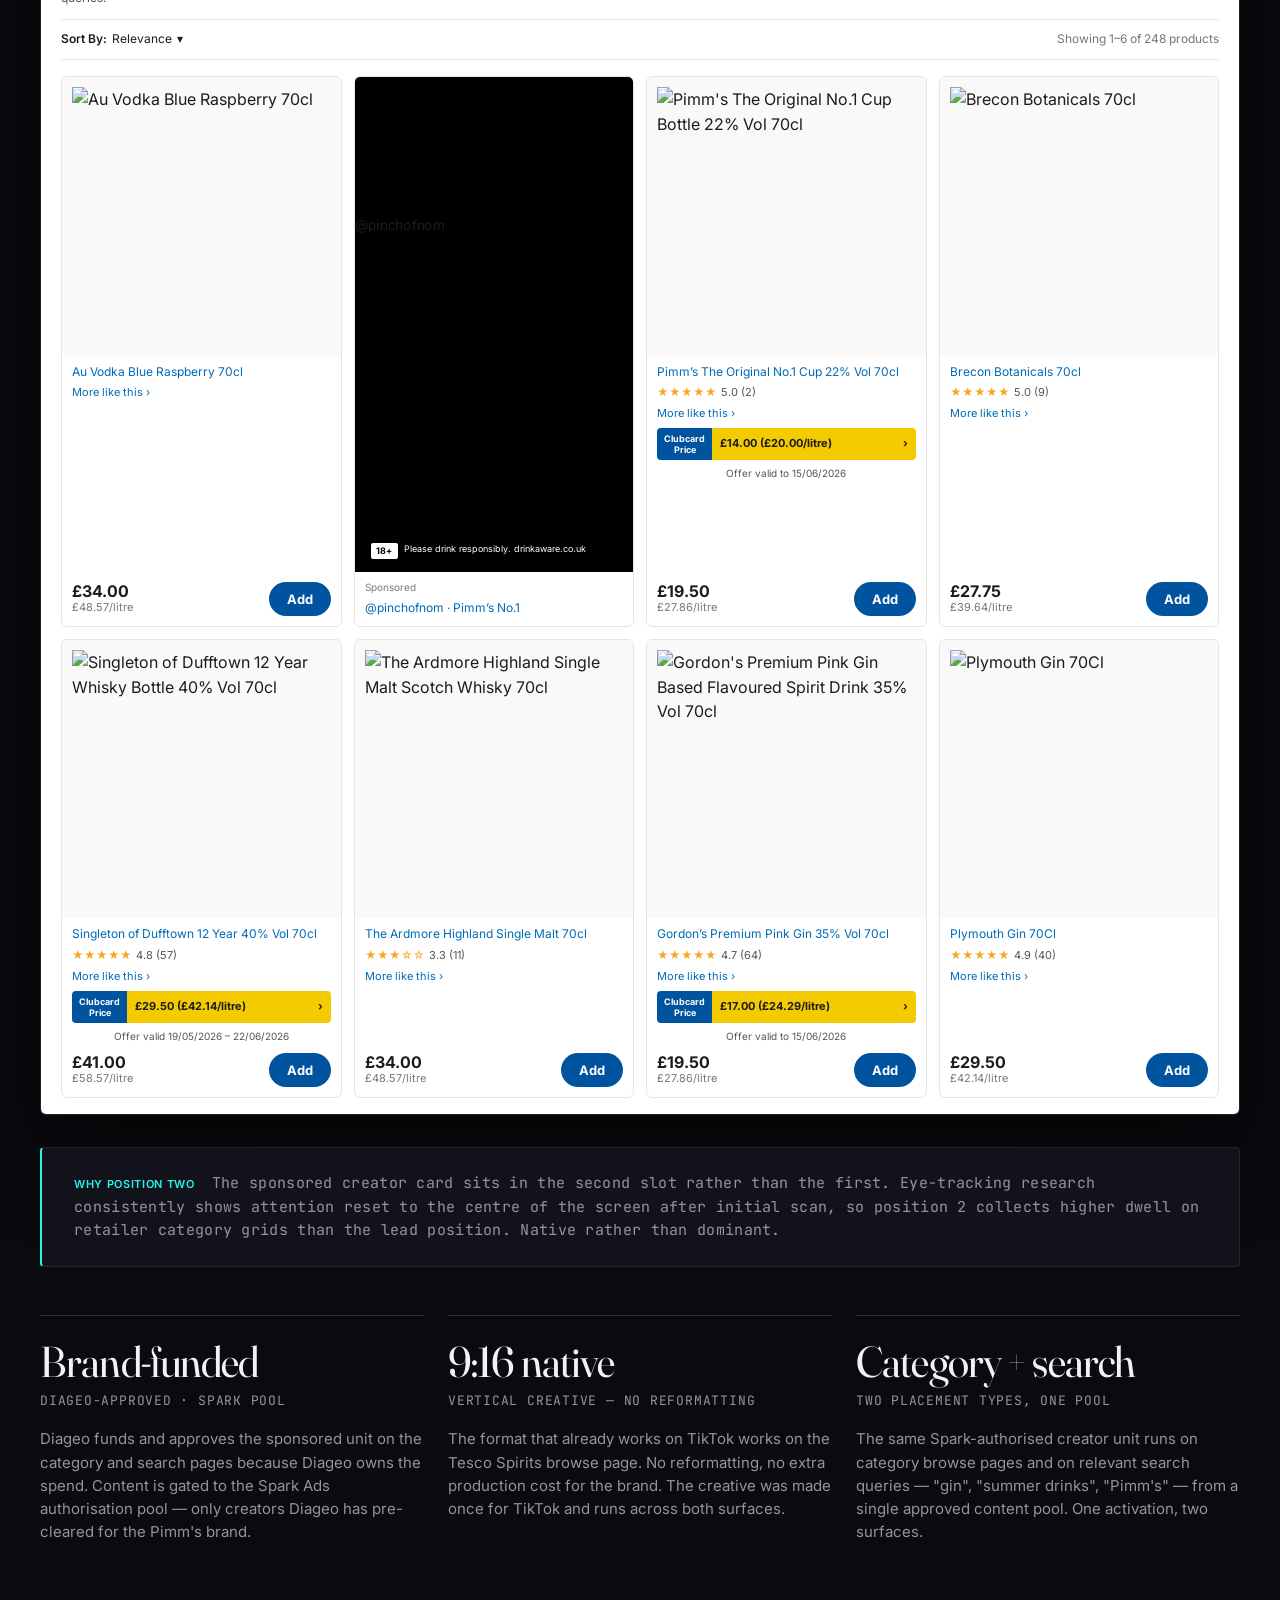
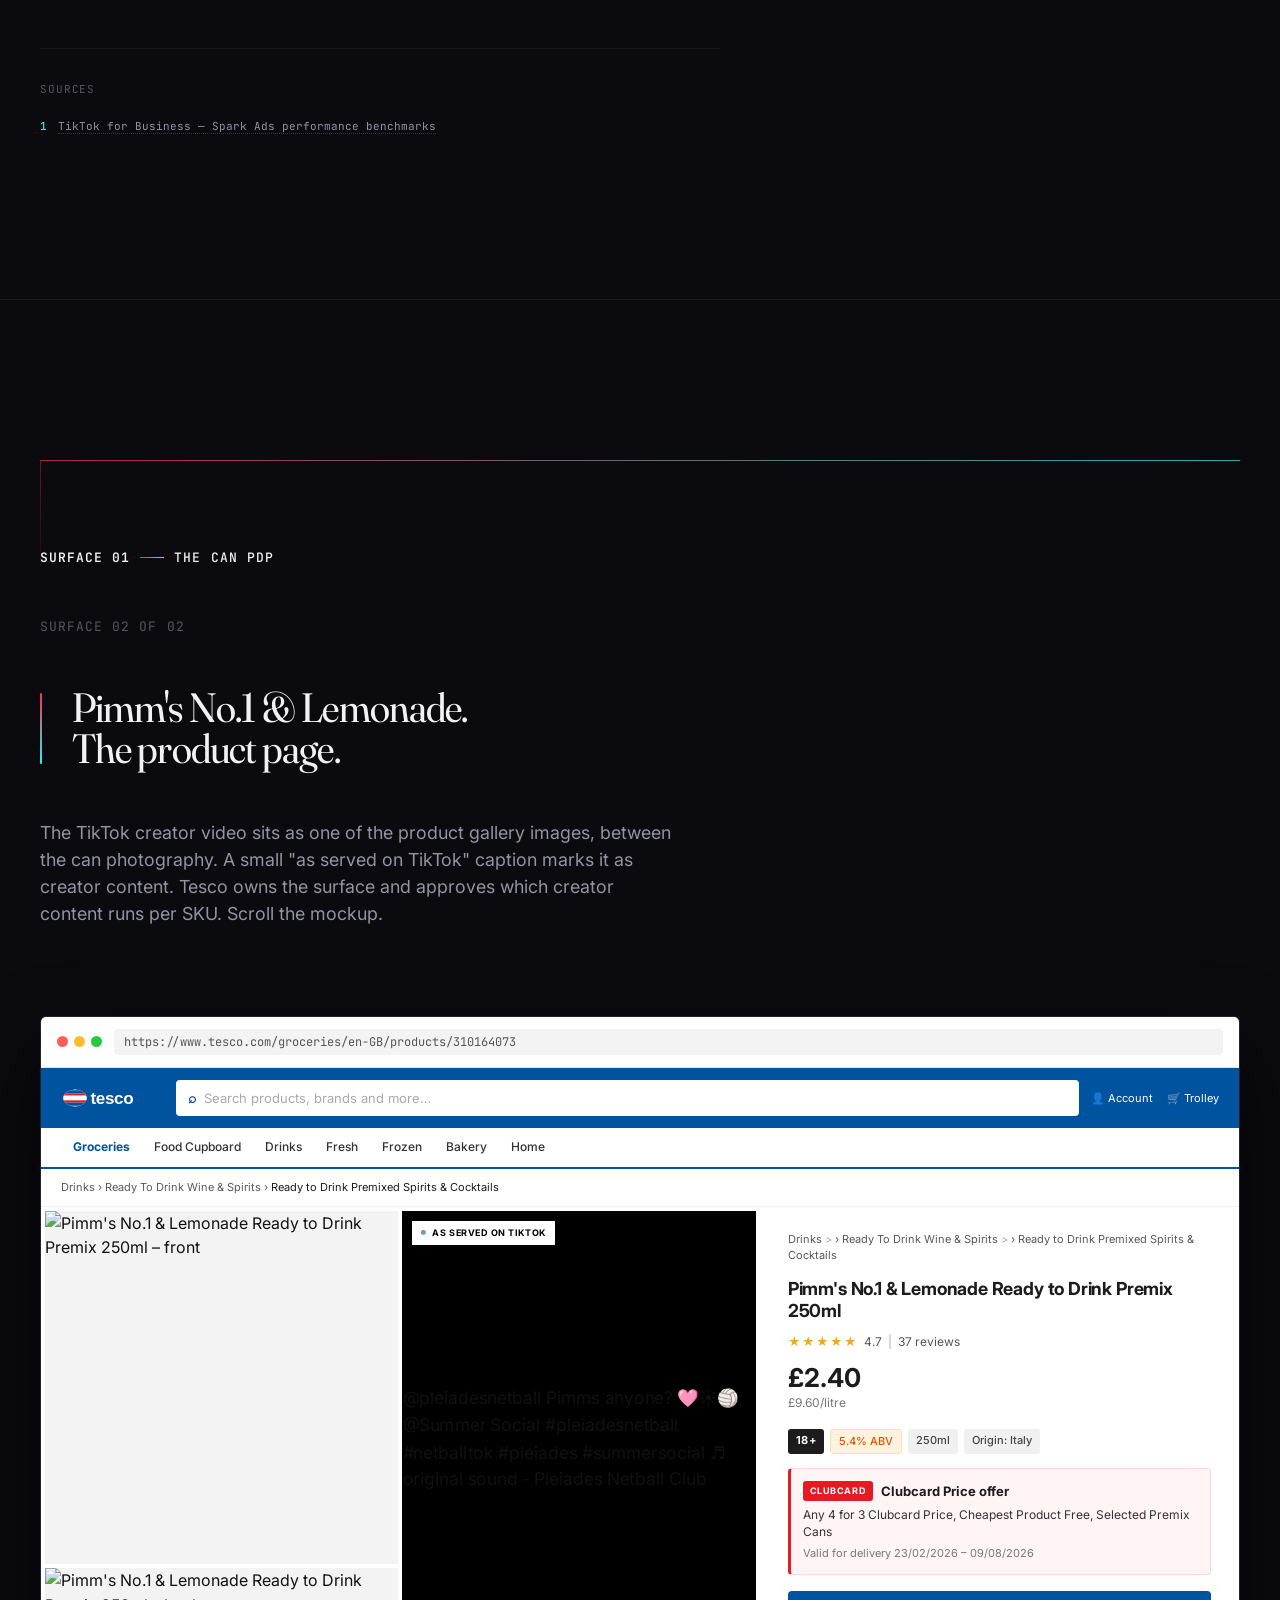
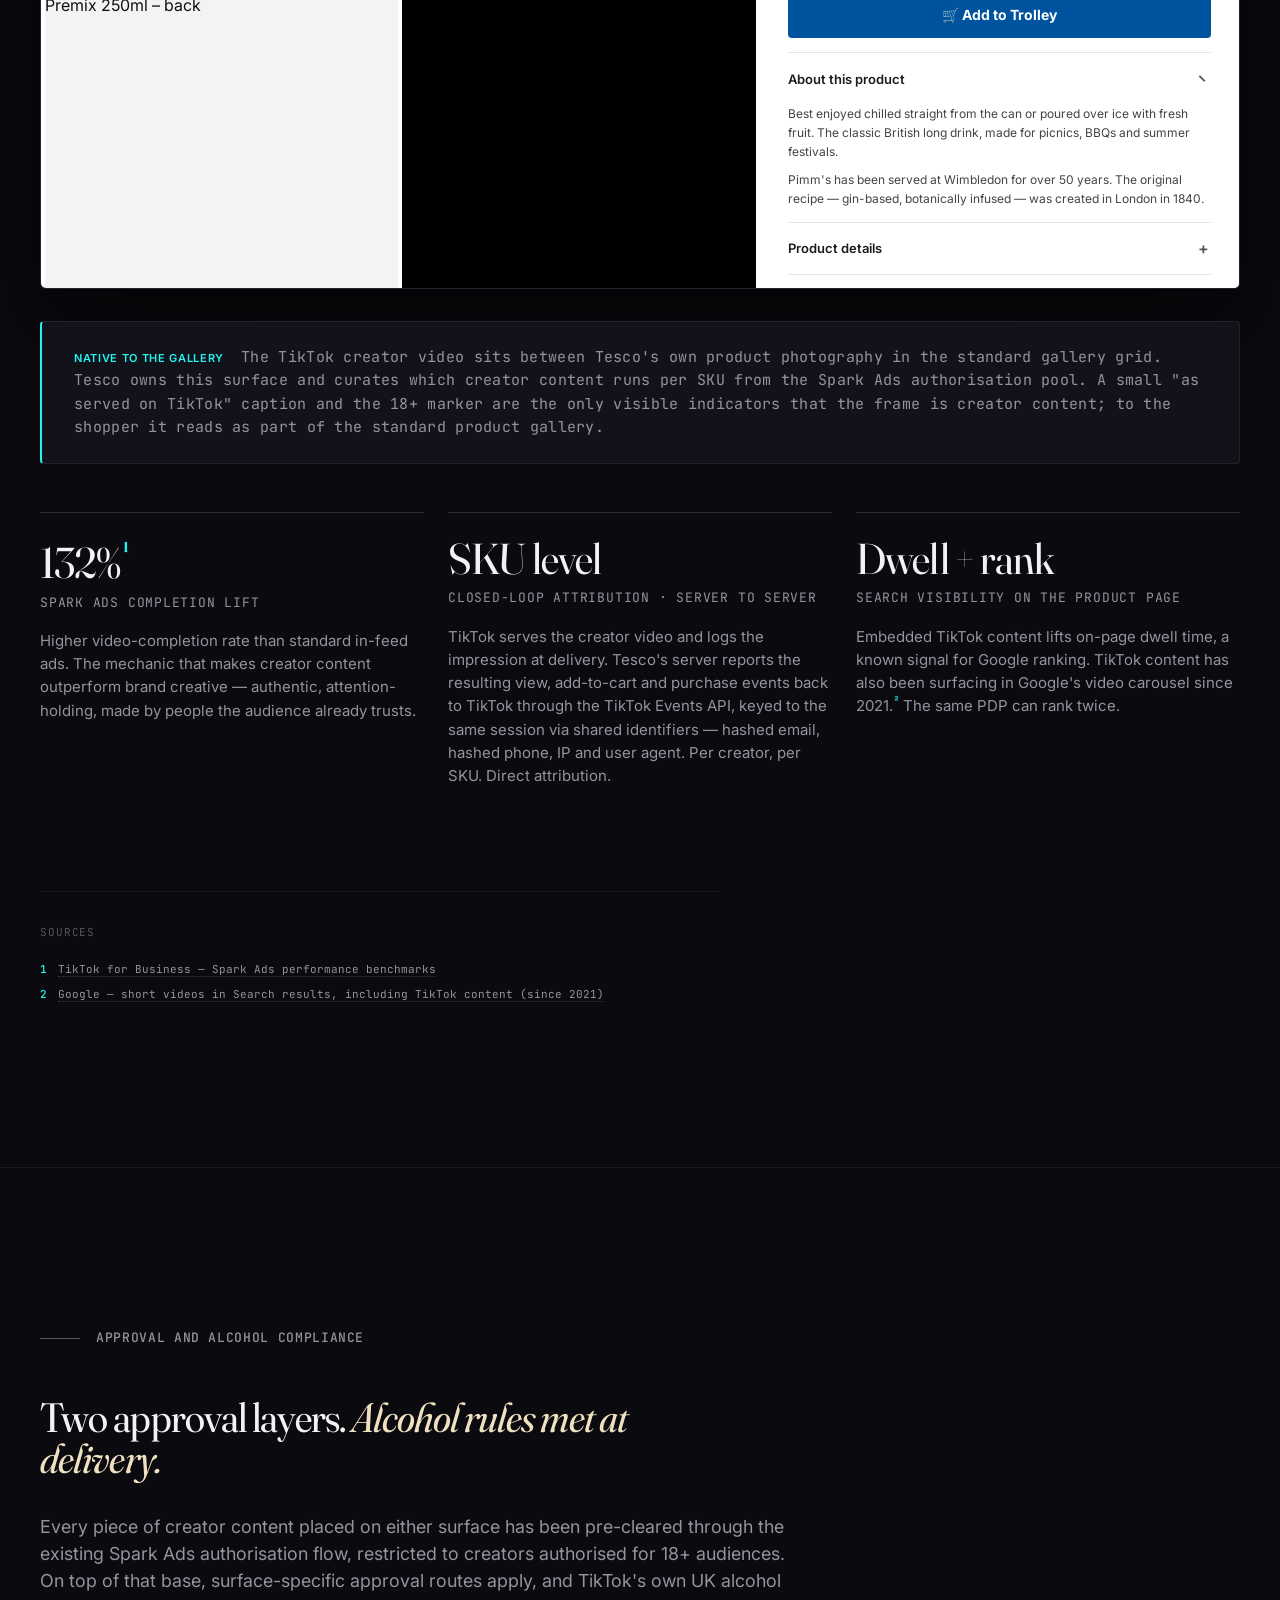
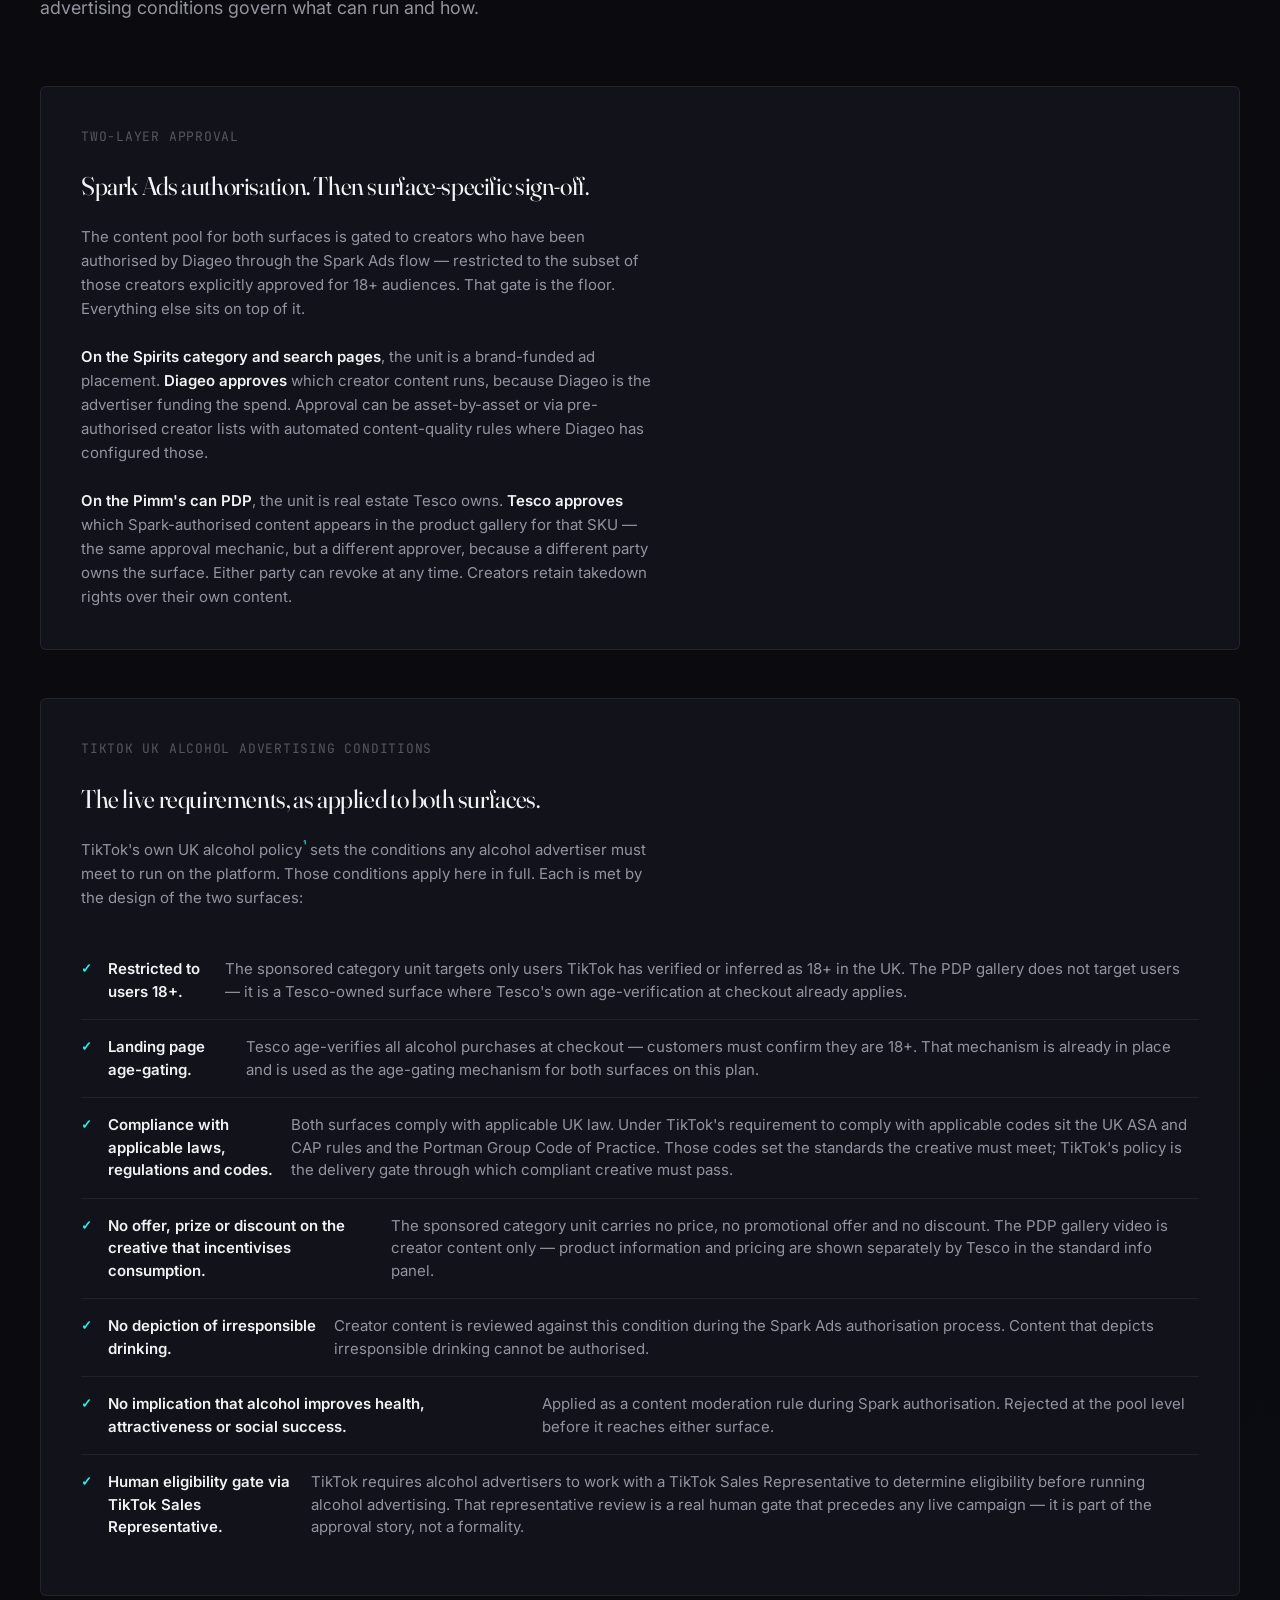
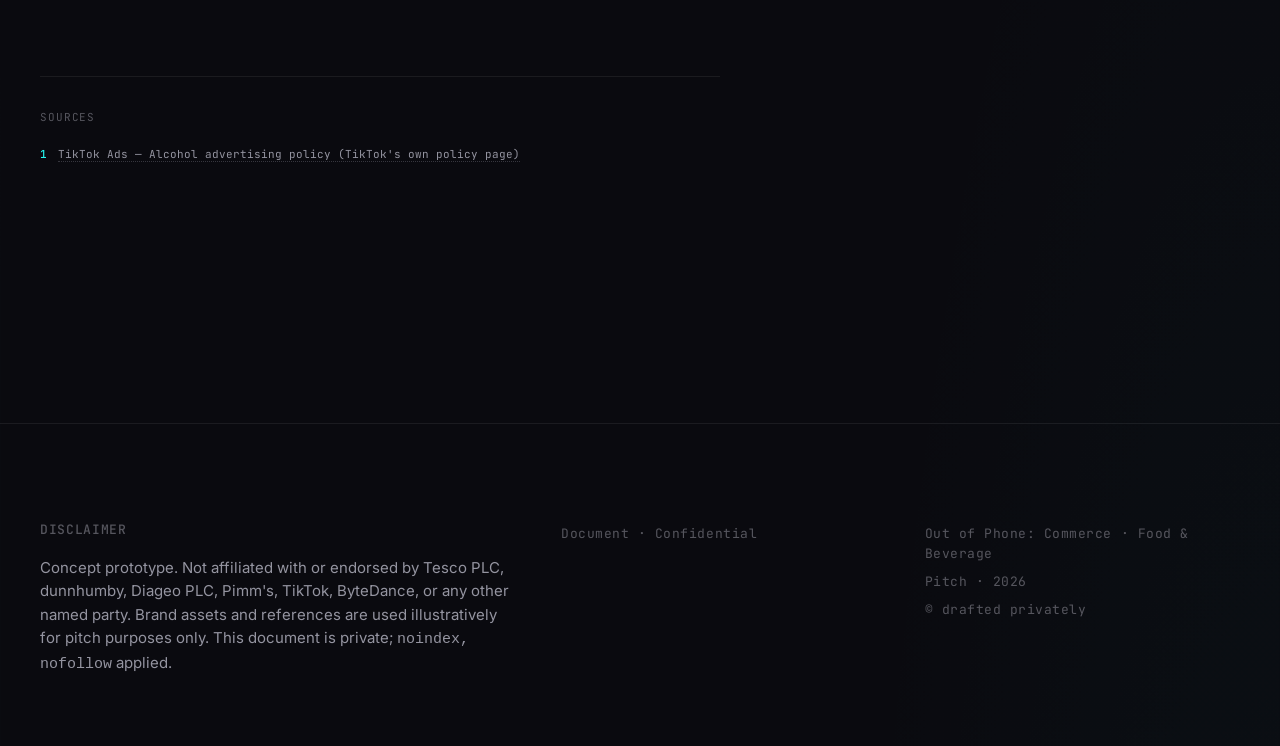
==== commit 2b579e69: "fix: restore PDP TikTok embed to official code; remove data-muted attribute Co-Authored-By: Claude S" ====
--- a/foodandbeverage/index.html
+++ b/foodandbeverage/index.html
@@ -877,10 +877,15 @@
                   <div class="pdp2-tiktok-embed-wrap">
                     <blockquote class="tiktok-embed"
                       cite="https://www.tiktok.com/@pleiadesnetball/video/7646124800313789718"
-                      data-video-id="7646124800313789718"
-                      data-muted="true">
+                      data-video-id="7646124800313789718">
                       <section>
                         <a target="_blank" title="@pleiadesnetball" href="https://www.tiktok.com/@pleiadesnetball?refer=embed">@pleiadesnetball</a>
+                        Pimms anyone? 🩷☀️🏐@Summer Social
+                        <a title="pleiadesnetball" target="_blank" href="https://www.tiktok.com/tag/pleiadesnetball?refer=embed">#pleiadesnetball</a>
+                        <a title="netballtok" target="_blank" href="https://www.tiktok.com/tag/netballtok?refer=embed">#netballtok</a>
+                        <a title="pleiades" target="_blank" href="https://www.tiktok.com/tag/pleiades?refer=embed">#pleiades</a>
+                        <a title="summersocial" target="_blank" href="https://www.tiktok.com/tag/summersocial?refer=embed">#summersocial</a>
+                        <a target="_blank" title="♬ original sound - Pleiades Netball Club" href="https://www.tiktok.com/music/original-sound-7646124817489431319?refer=embed">♬ original sound - Pleiades Netball Club</a>
                       </section>
                     </blockquote>
                   </div>
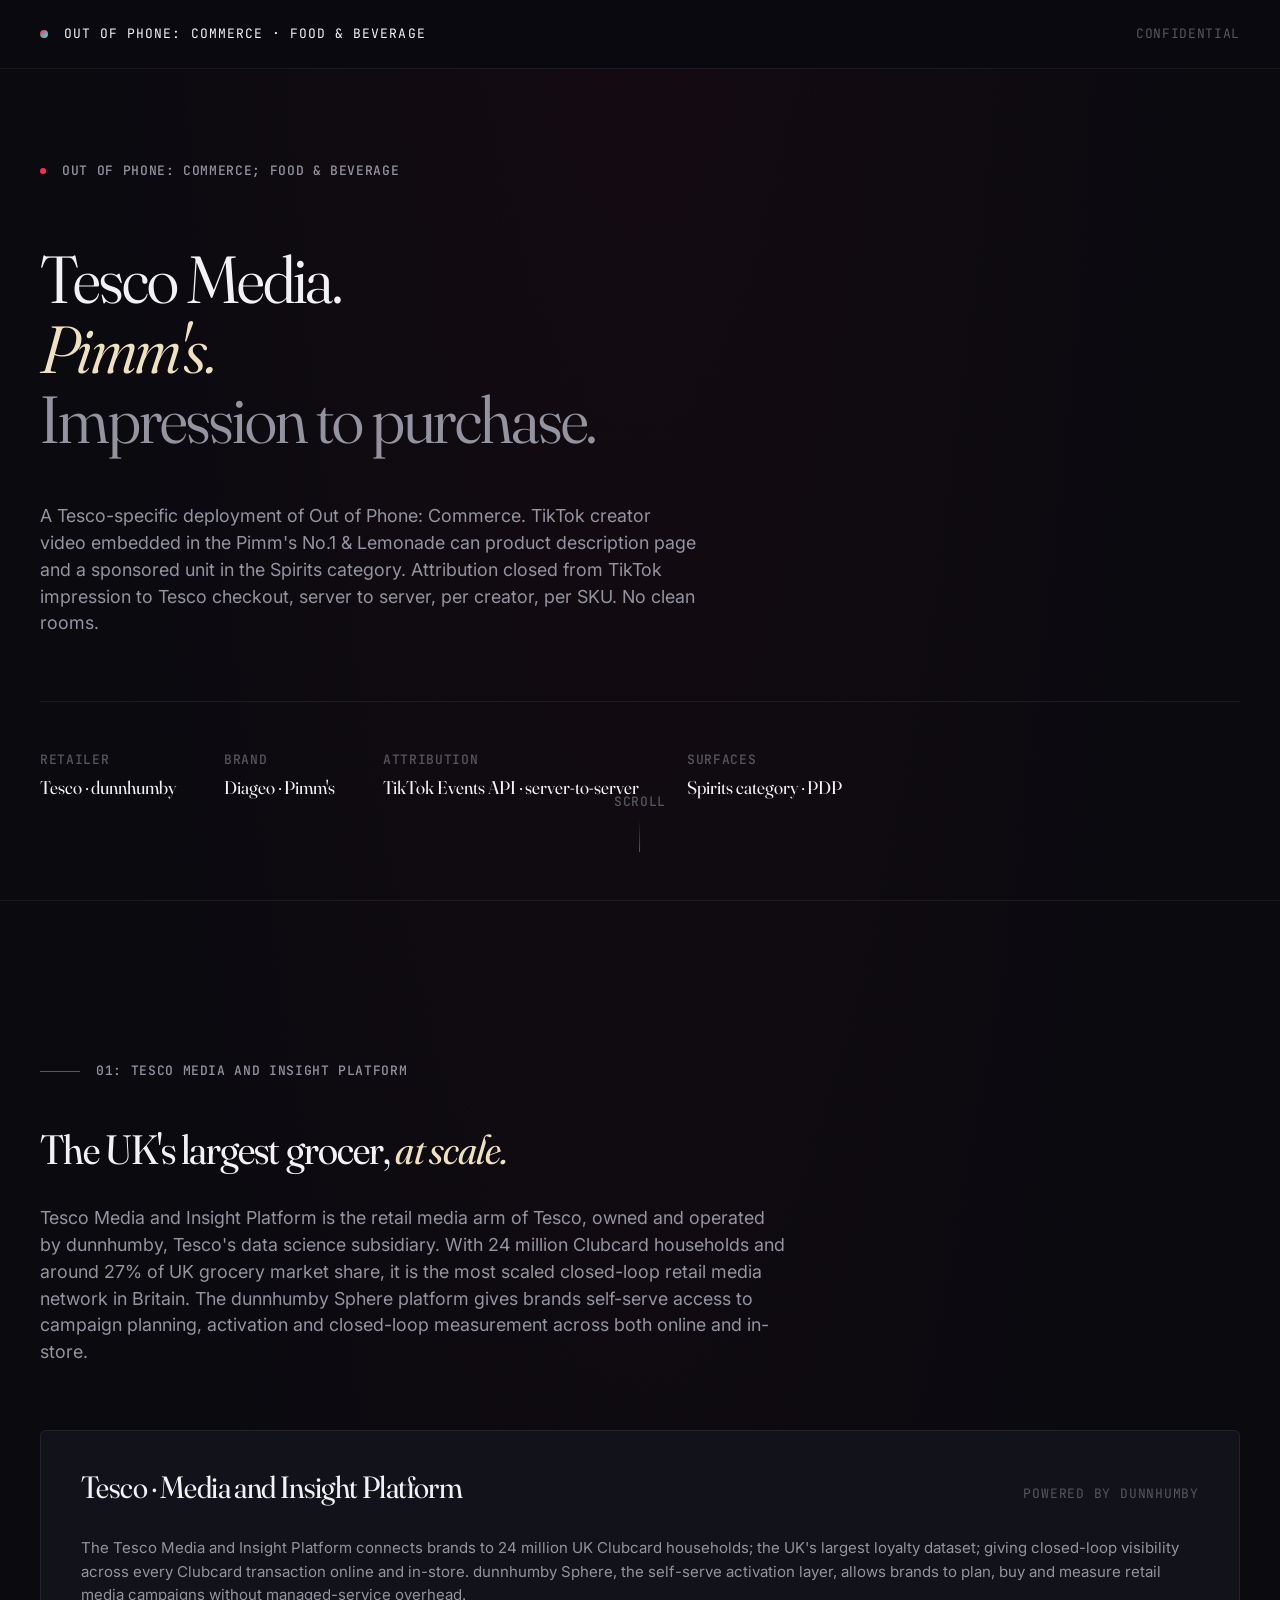
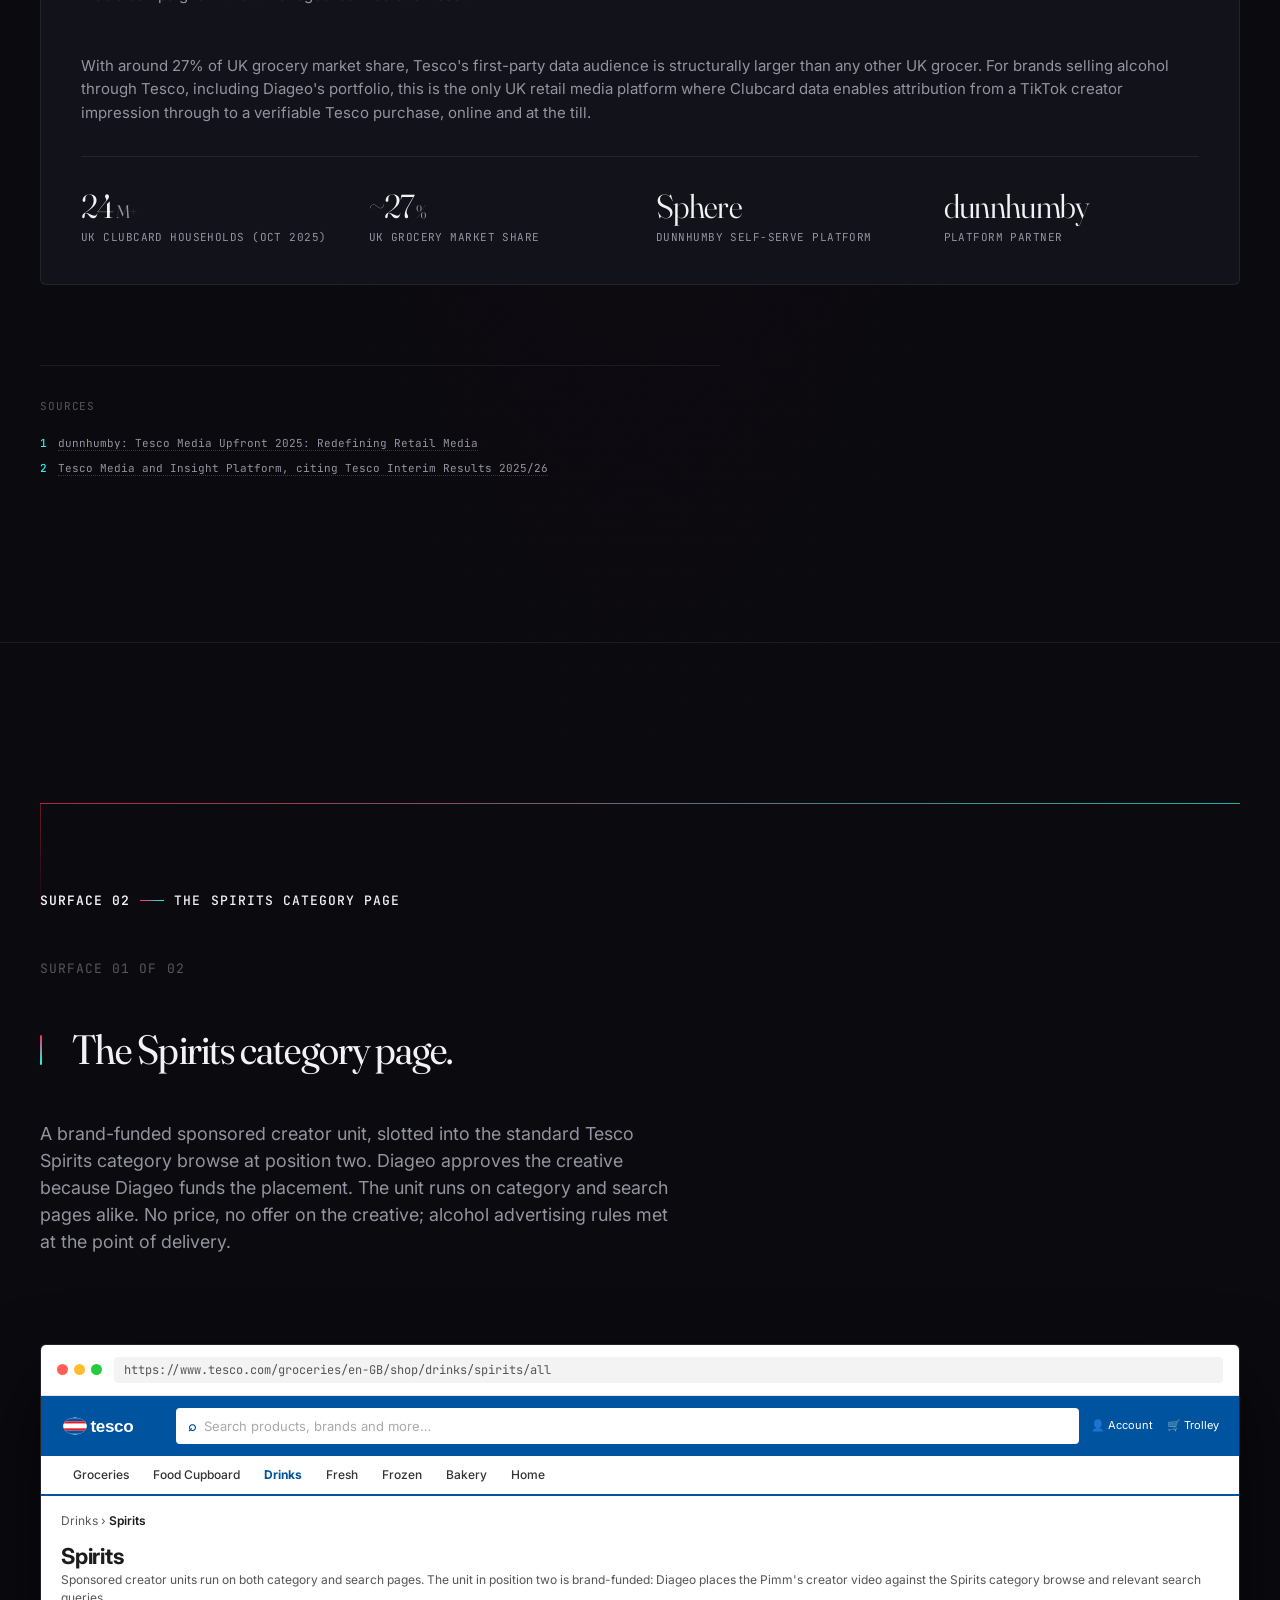
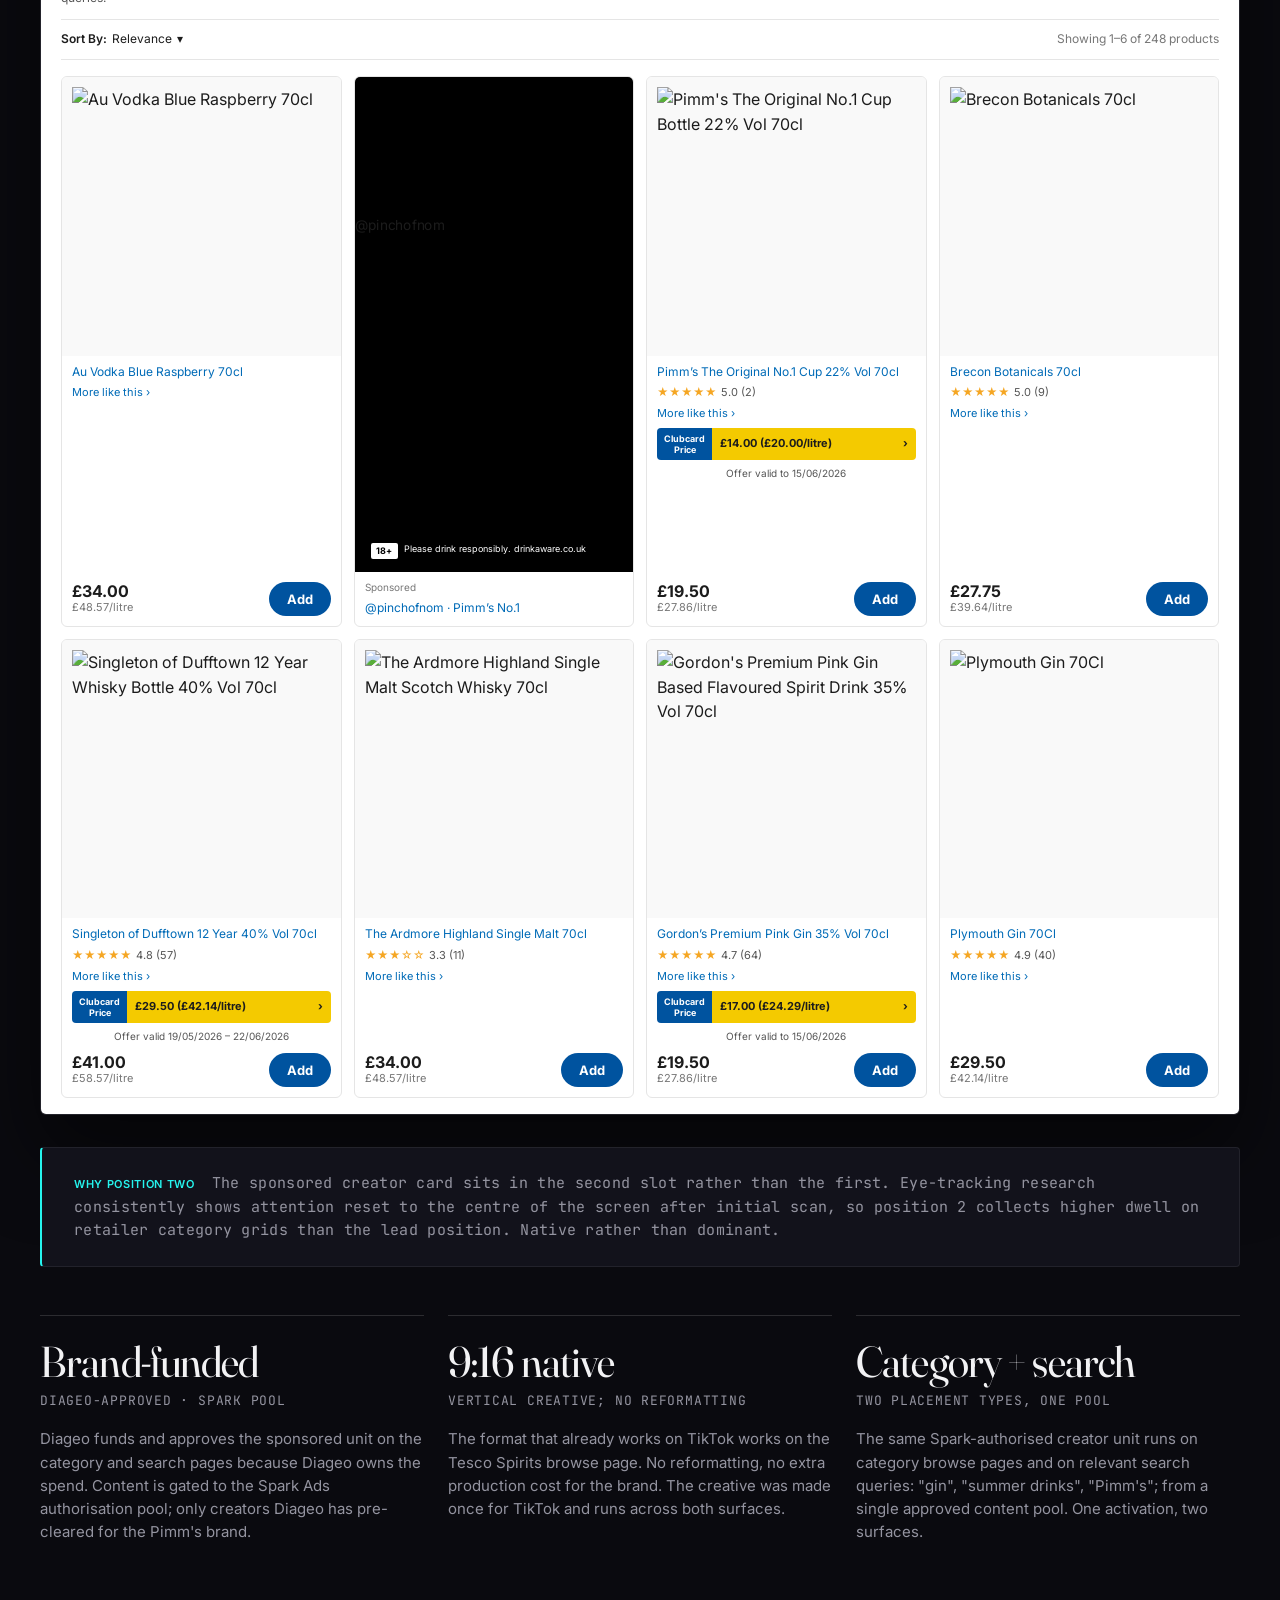
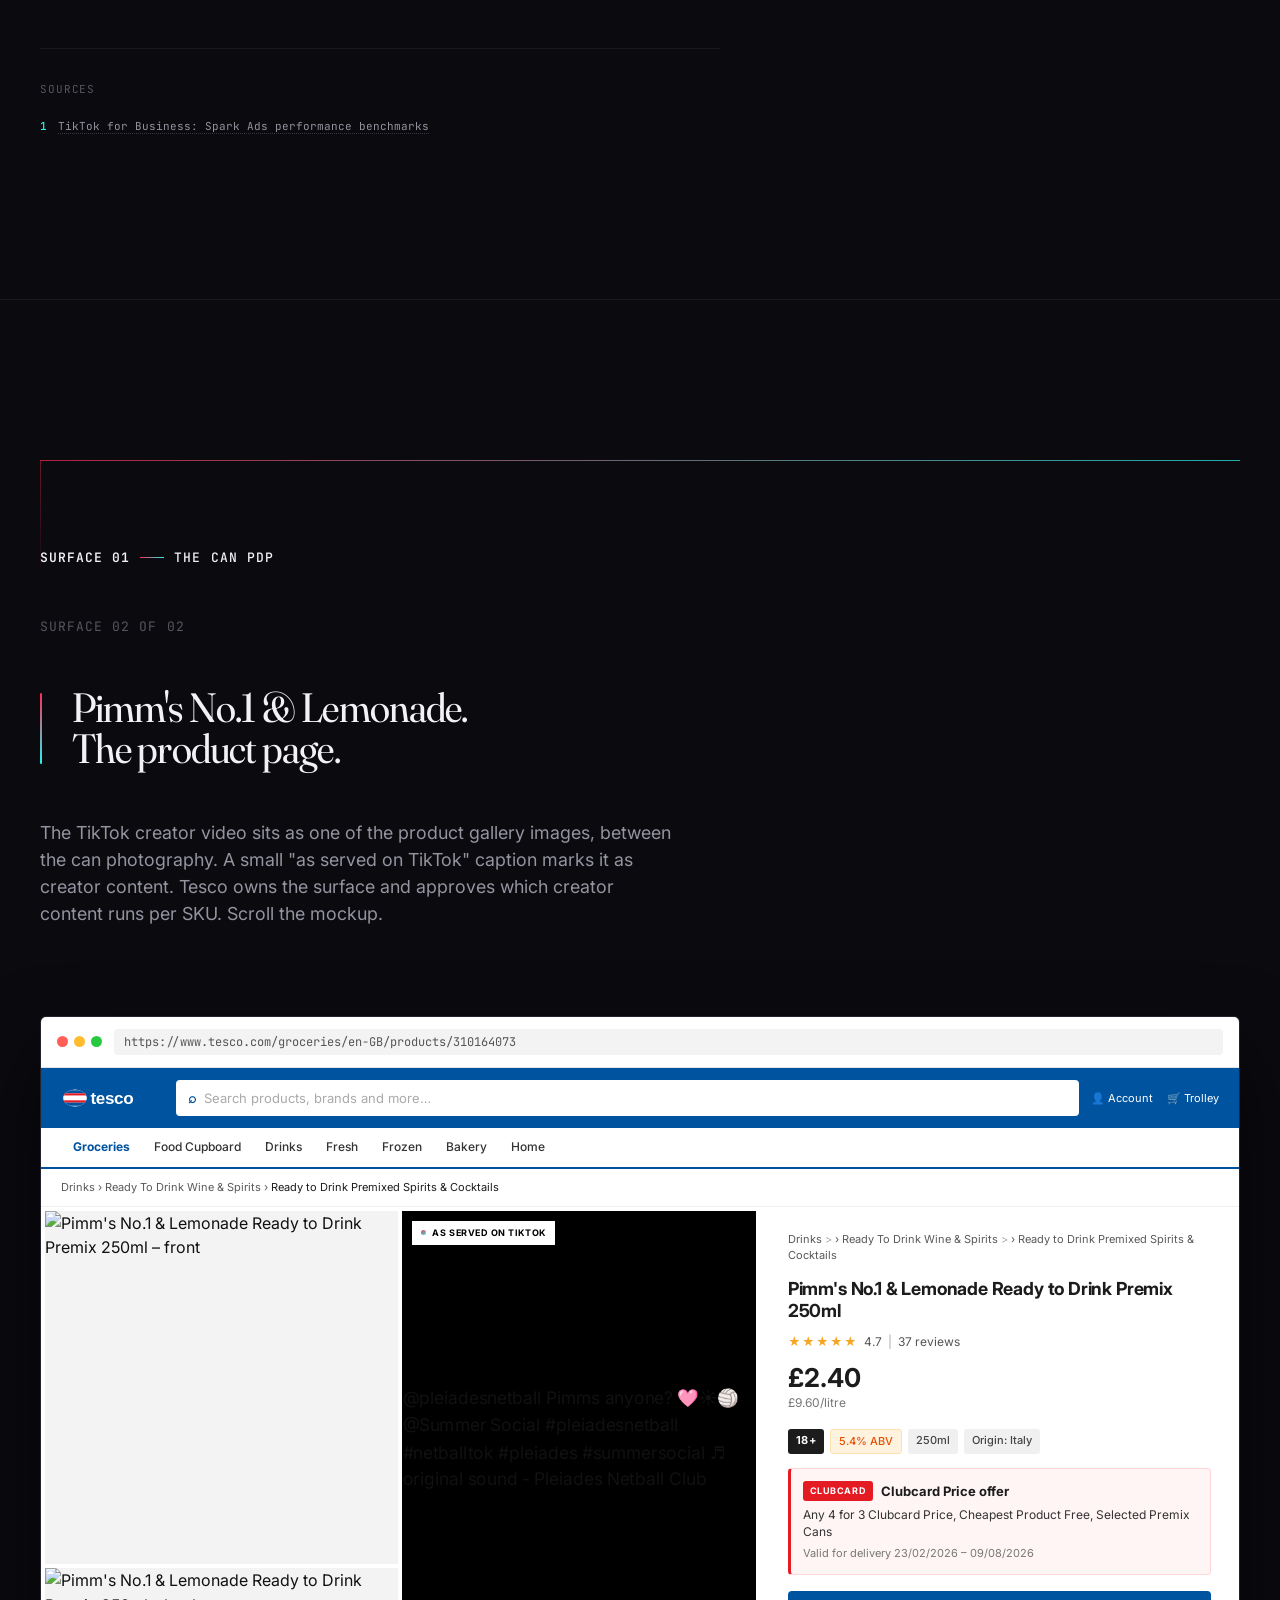
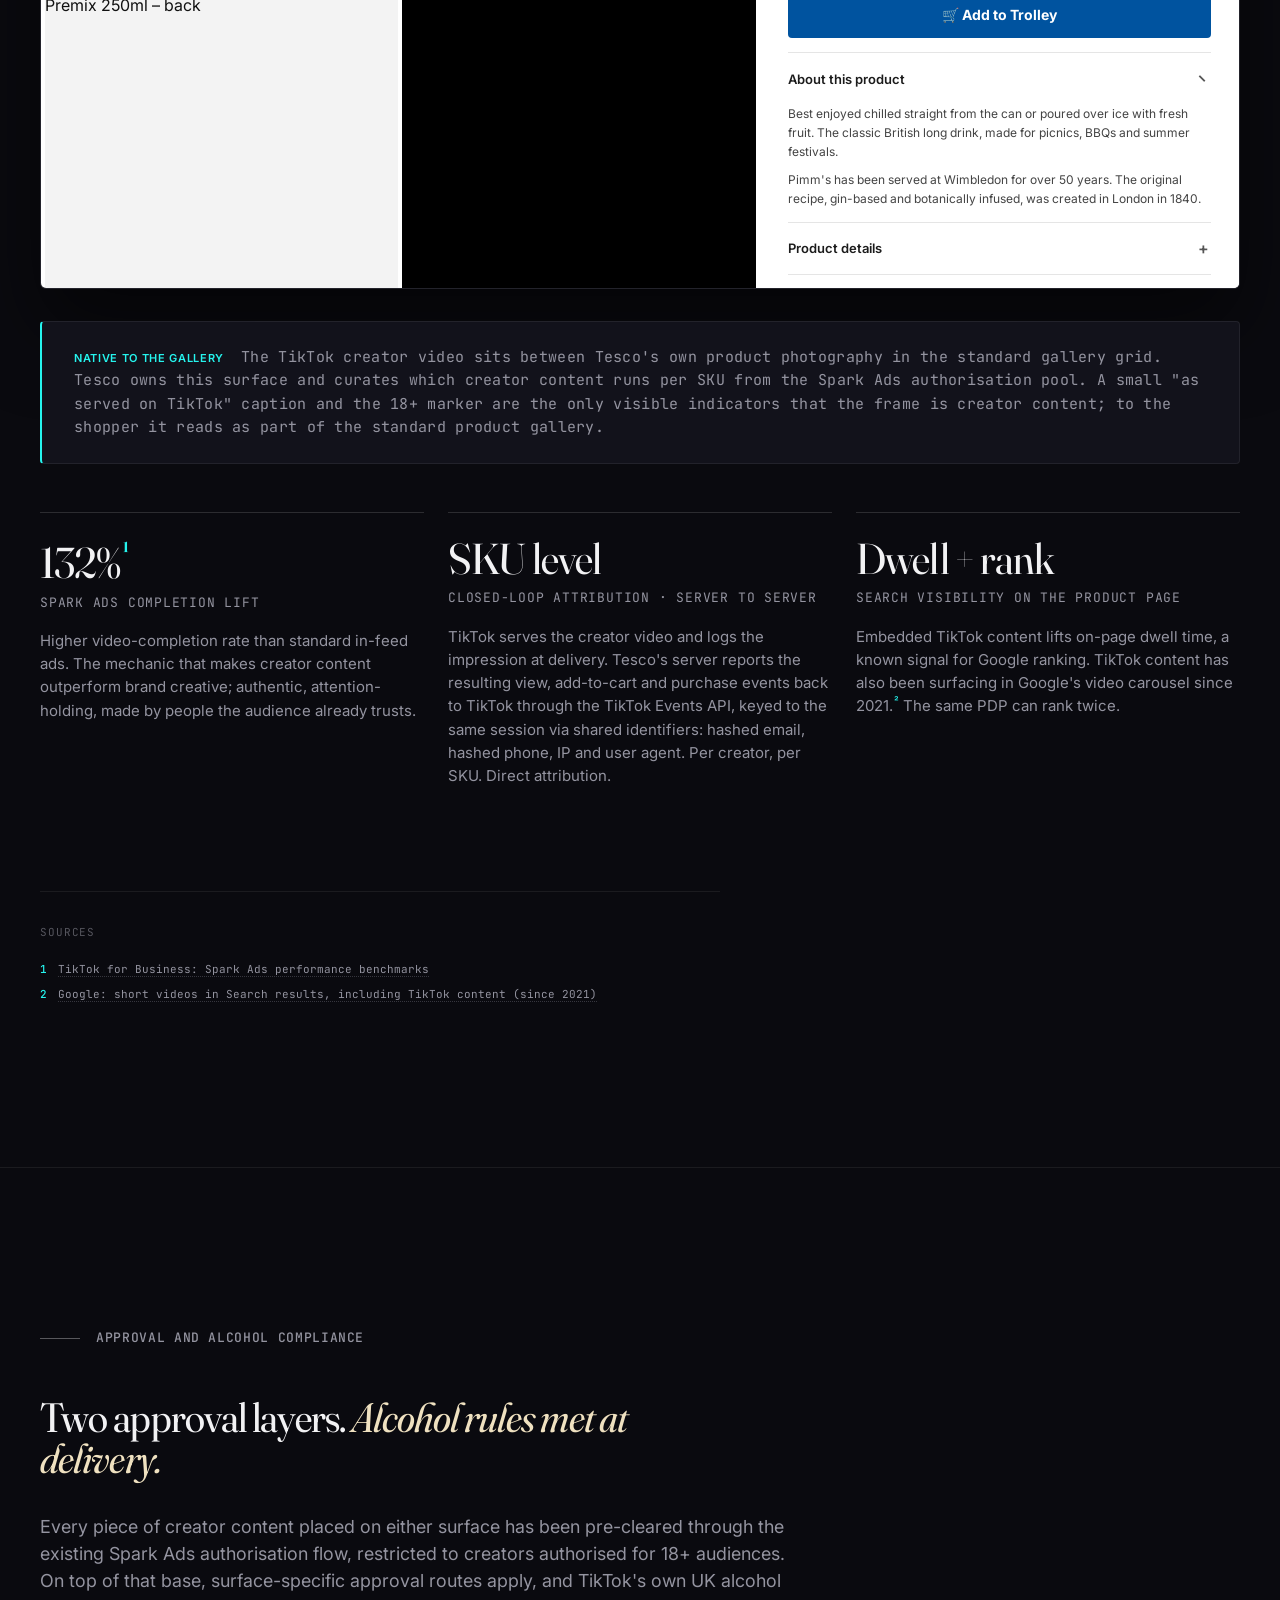
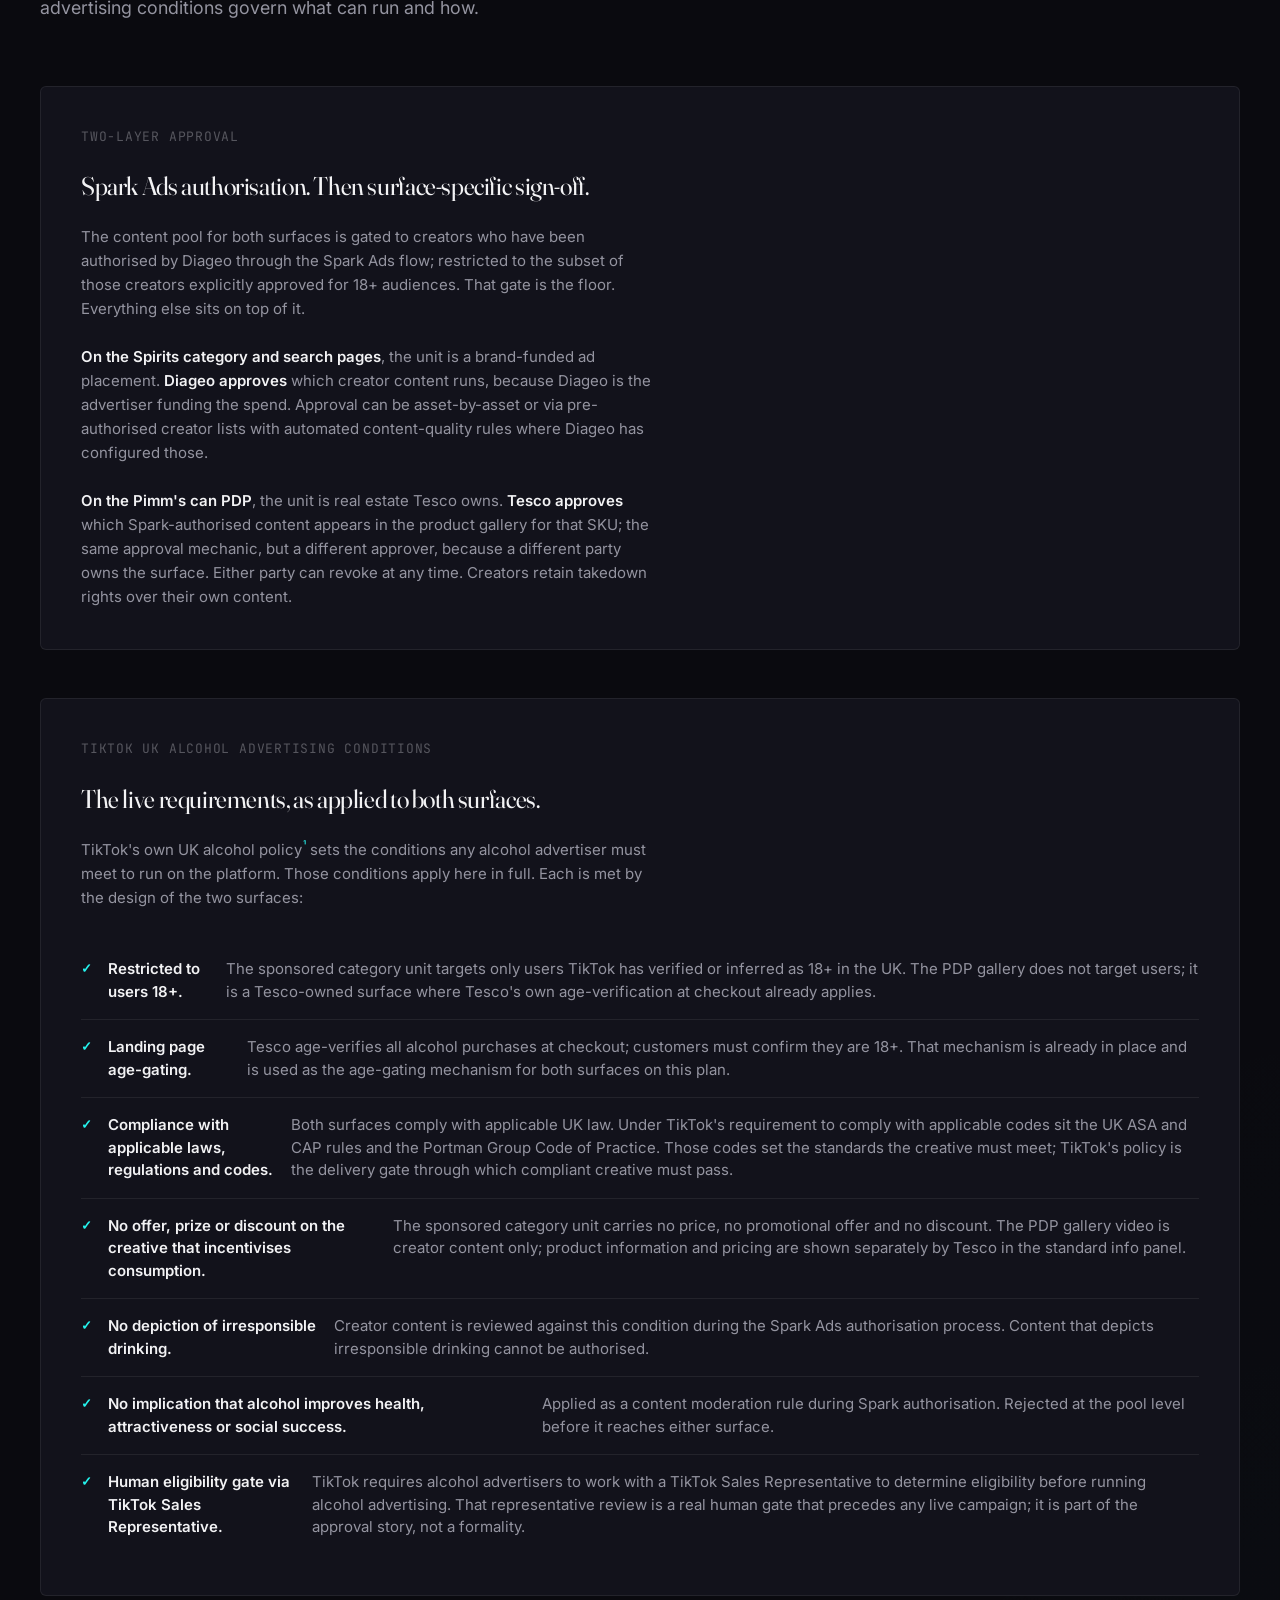
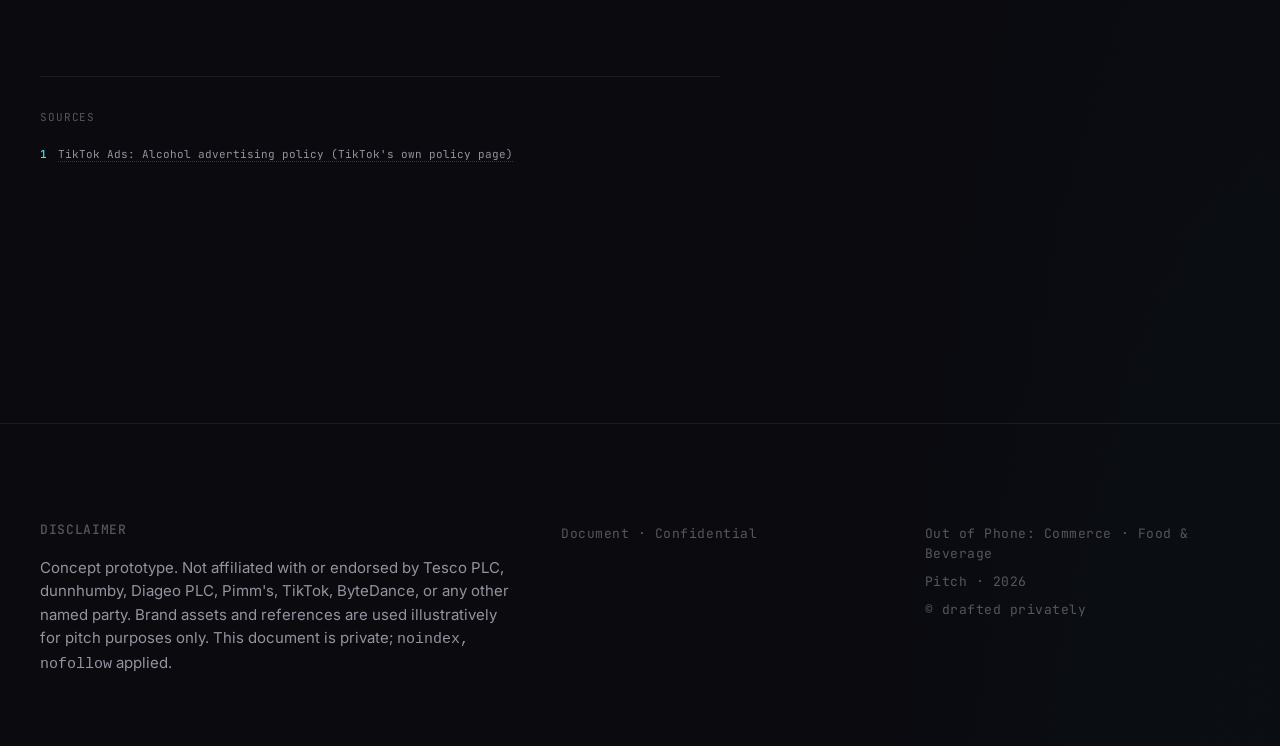
==== commit ce157d29: "style: replace all em dashes with semicolons/colons/commas in visible text Co-Authored-By: Claude So" ====
--- a/foodandbeverage/index.html
+++ b/foodandbeverage/index.html
@@ -5,7 +5,7 @@
   <meta name="viewport" content="width=device-width, initial-scale=1.0" />
   <meta name="robots" content="noindex, nofollow" />
   <meta name="referrer" content="no-referrer" />
-  <title>Out of Phone: Commerce — Tesco Food &amp; Beverage</title>
+  <title>Out of Phone: Commerce; Tesco Food &amp; Beverage</title>
   <meta name="description" content="A pitch document. Concept prototype. Not affiliated with or endorsed by TikTok, Tesco, dunnhumby, Diageo, Pimm's, or ByteDance." />
 
   <link rel="preconnect" href="https://fonts.googleapis.com" />
@@ -401,7 +401,7 @@
       <div class="container">
         <div class="hero-eyebrow">
           <span class="dot" aria-hidden="true"></span>
-          <span class="micro">Out of Phone: Commerce — Food &amp; Beverage</span>
+          <span class="micro">Out of Phone: Commerce; Food &amp; Beverage</span>
         </div>
         <h1 class="hero-headline">
           Tesco Media.<br />
@@ -441,7 +441,7 @@
     <section id="retailer-panel" class="section-divider">
       <div class="container">
         <div class="section-eyebrow reveal">
-          <span class="micro">01 — Tesco Media and Insight Platform</span>
+          <span class="micro">01: Tesco Media and Insight Platform</span>
         </div>
 
         <h2 class="display reveal" style="max-width: 28ch;">
@@ -449,7 +449,7 @@
         </h2>
 
         <p class="lead reveal reading" style="margin-top: var(--space-4); color: var(--text-muted);">
-          Tesco Media and Insight Platform is the retail media arm of Tesco, owned and operated by dunnhumby — Tesco's data science subsidiary. With 24 million Clubcard households and around 27% of UK grocery market share, it is the most scaled closed-loop retail media network in Britain. The dunnhumby Sphere platform gives brands self-serve access to campaign planning, activation and closed-loop measurement across both online and in-store.
+          Tesco Media and Insight Platform is the retail media arm of Tesco, owned and operated by dunnhumby, Tesco's data science subsidiary. With 24 million Clubcard households and around 27% of UK grocery market share, it is the most scaled closed-loop retail media network in Britain. The dunnhumby Sphere platform gives brands self-serve access to campaign planning, activation and closed-loop measurement across both online and in-store.
         </p>
 
         <div class="retailer-card reveal" style="margin-top: var(--space-8);">
@@ -458,10 +458,10 @@
             <span class="retailer-card-tag">Powered by dunnhumby</span>
           </div>
           <p>
-            The Tesco Media and Insight Platform connects brands to 24 million UK Clubcard households — the UK's largest loyalty dataset — giving closed-loop visibility across every Clubcard transaction online and in-store. dunnhumby Sphere, the self-serve activation layer, allows brands to plan, buy and measure retail media campaigns without managed-service overhead.
+            The Tesco Media and Insight Platform connects brands to 24 million UK Clubcard households; the UK's largest loyalty dataset; giving closed-loop visibility across every Clubcard transaction online and in-store. dunnhumby Sphere, the self-serve activation layer, allows brands to plan, buy and measure retail media campaigns without managed-service overhead.
           </p>
           <p>
-            With around 27% of UK grocery market share, Tesco's first-party data audience is structurally larger than any other UK grocer. For brands selling alcohol through Tesco, including Diageo's portfolio, this is the only UK retail media platform where Clubcard data enables attribution from a TikTok creator impression through to a verifiable Tesco purchase — both online and at the till.
+            With around 27% of UK grocery market share, Tesco's first-party data audience is structurally larger than any other UK grocer. For brands selling alcohol through Tesco, including Diageo's portfolio, this is the only UK retail media platform where Clubcard data enables attribution from a TikTok creator impression through to a verifiable Tesco purchase, online and at the till.
           </p>
           <div class="retailer-stats">
             <div class="retailer-stat">
@@ -486,8 +486,8 @@
         <div class="sources">
           <div class="sources-label">Sources</div>
           <ol>
-            <li id="fn-panel-1"><a href="https://www.dunnhumby.com/about-us/news/tesco-media-upfront-redefining-retail-media/" target="_blank" rel="noopener noreferrer">dunnhumby — Tesco Media Upfront 2025: Redefining Retail Media</a></li>
-            <li id="fn-panel-2"><a href="https://www.dunnhumby.com/tesco-media-insight-platform/" target="_blank" rel="noopener noreferrer">Tesco Media and Insight Platform — citing Tesco Interim Results 2025/26</a></li>
+            <li id="fn-panel-1"><a href="https://www.dunnhumby.com/about-us/news/tesco-media-upfront-redefining-retail-media/" target="_blank" rel="noopener noreferrer">dunnhumby: Tesco Media Upfront 2025: Redefining Retail Media</a></li>
+            <li id="fn-panel-2"><a href="https://www.dunnhumby.com/tesco-media-insight-platform/" target="_blank" rel="noopener noreferrer">Tesco Media and Insight Platform, citing Tesco Interim Results 2025/26</a></li>
           </ol>
         </div>
       </div>
@@ -508,7 +508,7 @@
           <span class="surface-counter">Surface 01 of 02</span>
           <h2 class="display has-accent-stroke">The Spirits category page.</h2>
           <p class="lead" style="color: var(--text-muted);">
-            A brand-funded sponsored creator unit, slotted into the standard Tesco Spirits category browse at position two. Diageo approves the creative because Diageo funds the placement. The unit runs on category and search pages alike. No price, no offer on the creative — alcohol advertising rules met at the point of delivery.
+            A brand-funded sponsored creator unit, slotted into the standard Tesco Spirits category browse at position two. Diageo approves the creative because Diageo funds the placement. The unit runs on category and search pages alike. No price, no offer on the creative; alcohol advertising rules met at the point of delivery.
           </p>
         </div>
 
@@ -768,24 +768,24 @@
           <div class="callout">
             <div class="stat">Brand-funded</div>
             <div class="stat-label">Diageo-approved · Spark pool</div>
-            <p>Diageo funds and approves the sponsored unit on the category and search pages because Diageo owns the spend. Content is gated to the Spark Ads authorisation pool — only creators Diageo has pre-cleared for the Pimm's brand.</p>
+            <p>Diageo funds and approves the sponsored unit on the category and search pages because Diageo owns the spend. Content is gated to the Spark Ads authorisation pool; only creators Diageo has pre-cleared for the Pimm's brand.</p>
           </div>
           <div class="callout">
             <div class="stat">9:16 native</div>
-            <div class="stat-label">Vertical creative — no reformatting</div>
+            <div class="stat-label">Vertical creative; no reformatting</div>
             <p>The format that already works on TikTok works on the Tesco Spirits browse page. No reformatting, no extra production cost for the brand. The creative was made once for TikTok and runs across both surfaces.</p>
           </div>
           <div class="callout">
             <div class="stat">Category + search</div>
             <div class="stat-label">Two placement types, one pool</div>
-            <p>The same Spark-authorised creator unit runs on category browse pages and on relevant search queries — "gin", "summer drinks", "Pimm's" — from a single approved content pool. One activation, two surfaces.</p>
+            <p>The same Spark-authorised creator unit runs on category browse pages and on relevant search queries: "gin", "summer drinks", "Pimm's"; from a single approved content pool. One activation, two surfaces.</p>
           </div>
         </div>
 
         <div class="sources">
           <div class="sources-label">Sources</div>
           <ol>
-            <li id="fn-cat-1"><a href="https://www.tiktok.com/business/en/blog/spark-ads-supercharging-tiktok-marketing" target="_blank" rel="noopener noreferrer">TikTok for Business — Spark Ads performance benchmarks</a></li>
+            <li id="fn-cat-1"><a href="https://www.tiktok.com/business/en/blog/spark-ads-supercharging-tiktok-marketing" target="_blank" rel="noopener noreferrer">TikTok for Business: Spark Ads performance benchmarks</a></li>
           </ol>
         </div>
       </div>
@@ -959,7 +959,7 @@
                     <div class="tesco-pdp-accordion-body">
                       <div class="tesco-pdp-accordion-body-inner">
                         <p>Best enjoyed chilled straight from the can or poured over ice with fresh fruit. The classic British long drink, made for picnics, BBQs and summer festivals.</p>
-                        <p>Pimm's has been served at Wimbledon for over 50 years. The original recipe — gin-based, botanically infused — was created in London in 1840.</p>
+                        <p>Pimm's has been served at Wimbledon for over 50 years. The original recipe, gin-based and botanically infused, was created in London in 1840.</p>
                       </div>
                     </div>
                   </div>
@@ -995,12 +995,12 @@
           <div class="callout">
             <div class="stat">132%<a href="#fn-pdp-1" class="fn">¹</a></div>
             <div class="stat-label">Spark Ads completion lift</div>
-            <p>Higher video-completion rate than standard in-feed ads. The mechanic that makes creator content outperform brand creative — authentic, attention-holding, made by people the audience already trusts.</p>
+            <p>Higher video-completion rate than standard in-feed ads. The mechanic that makes creator content outperform brand creative; authentic, attention-holding, made by people the audience already trusts.</p>
           </div>
           <div class="callout">
             <div class="stat">SKU level</div>
             <div class="stat-label">Closed-loop attribution · server to server</div>
-            <p>TikTok serves the creator video and logs the impression at delivery. Tesco's server reports the resulting view, add-to-cart and purchase events back to TikTok through the TikTok Events API, keyed to the same session via shared identifiers — hashed email, hashed phone, IP and user agent. Per creator, per SKU. Direct attribution.</p>
+            <p>TikTok serves the creator video and logs the impression at delivery. Tesco's server reports the resulting view, add-to-cart and purchase events back to TikTok through the TikTok Events API, keyed to the same session via shared identifiers: hashed email, hashed phone, IP and user agent. Per creator, per SKU. Direct attribution.</p>
           </div>
           <div class="callout">
             <div class="stat">Dwell + rank</div>
@@ -1012,8 +1012,8 @@
         <div class="sources">
           <div class="sources-label">Sources</div>
           <ol>
-            <li id="fn-pdp-1"><a href="https://www.tiktok.com/business/en/blog/spark-ads-supercharging-tiktok-marketing" target="_blank" rel="noopener noreferrer">TikTok for Business — Spark Ads performance benchmarks</a></li>
-            <li id="fn-pdp-2"><a href="https://blog.google/products/search/tiktok-instagram-search-results/" target="_blank" rel="noopener noreferrer">Google — short videos in Search results, including TikTok content (since 2021)</a></li>
+            <li id="fn-pdp-1"><a href="https://www.tiktok.com/business/en/blog/spark-ads-supercharging-tiktok-marketing" target="_blank" rel="noopener noreferrer">TikTok for Business: Spark Ads performance benchmarks</a></li>
+            <li id="fn-pdp-2"><a href="https://blog.google/products/search/tiktok-instagram-search-results/" target="_blank" rel="noopener noreferrer">Google: short videos in Search results, including TikTok content (since 2021)</a></li>
           </ol>
         </div>
       </div>
@@ -1039,13 +1039,13 @@
           <div class="safety-block-label">Two-layer approval</div>
           <h3>Spark Ads authorisation. Then surface-specific sign-off.</h3>
           <p>
-            The content pool for both surfaces is gated to creators who have been authorised by Diageo through the Spark Ads flow — restricted to the subset of those creators explicitly approved for 18+ audiences. That gate is the floor. Everything else sits on top of it.
+            The content pool for both surfaces is gated to creators who have been authorised by Diageo through the Spark Ads flow; restricted to the subset of those creators explicitly approved for 18+ audiences. That gate is the floor. Everything else sits on top of it.
           </p>
           <p>
             <strong>On the Spirits category and search pages</strong>, the unit is a brand-funded ad placement. <strong>Diageo approves</strong> which creator content runs, because Diageo is the advertiser funding the spend. Approval can be asset-by-asset or via pre-authorised creator lists with automated content-quality rules where Diageo has configured those.
           </p>
           <p>
-            <strong>On the Pimm's can PDP</strong>, the unit is real estate Tesco owns. <strong>Tesco approves</strong> which Spark-authorised content appears in the product gallery for that SKU — the same approval mechanic, but a different approver, because a different party owns the surface. Either party can revoke at any time. Creators retain takedown rights over their own content.
+            <strong>On the Pimm's can PDP</strong>, the unit is real estate Tesco owns. <strong>Tesco approves</strong> which Spark-authorised content appears in the product gallery for that SKU; the same approval mechanic, but a different approver, because a different party owns the surface. Either party can revoke at any time. Creators retain takedown rights over their own content.
           </p>
         </div>
 
@@ -1056,20 +1056,20 @@
             TikTok's own UK alcohol policy<a href="#fn-alc-1" class="fn">¹</a> sets the conditions any alcohol advertiser must meet to run on the platform. Those conditions apply here in full. Each is met by the design of the two surfaces:
           </p>
           <ul class="compliance-list">
-            <li><strong>Restricted to users 18+.</strong> The sponsored category unit targets only users TikTok has verified or inferred as 18+ in the UK. The PDP gallery does not target users — it is a Tesco-owned surface where Tesco's own age-verification at checkout already applies.</li>
-            <li><strong>Landing page age-gating.</strong> Tesco age-verifies all alcohol purchases at checkout — customers must confirm they are 18+. That mechanism is already in place and is used as the age-gating mechanism for both surfaces on this plan.</li>
+            <li><strong>Restricted to users 18+.</strong> The sponsored category unit targets only users TikTok has verified or inferred as 18+ in the UK. The PDP gallery does not target users; it is a Tesco-owned surface where Tesco's own age-verification at checkout already applies.</li>
+            <li><strong>Landing page age-gating.</strong> Tesco age-verifies all alcohol purchases at checkout; customers must confirm they are 18+. That mechanism is already in place and is used as the age-gating mechanism for both surfaces on this plan.</li>
             <li><strong>Compliance with applicable laws, regulations and codes.</strong> Both surfaces comply with applicable UK law. Under TikTok's requirement to comply with applicable codes sit the UK ASA and CAP rules and the Portman Group Code of Practice. Those codes set the standards the creative must meet; TikTok's policy is the delivery gate through which compliant creative must pass.</li>
-            <li><strong>No offer, prize or discount on the creative that incentivises consumption.</strong> The sponsored category unit carries no price, no promotional offer and no discount. The PDP gallery video is creator content only — product information and pricing are shown separately by Tesco in the standard info panel.</li>
+            <li><strong>No offer, prize or discount on the creative that incentivises consumption.</strong> The sponsored category unit carries no price, no promotional offer and no discount. The PDP gallery video is creator content only; product information and pricing are shown separately by Tesco in the standard info panel.</li>
             <li><strong>No depiction of irresponsible drinking.</strong> Creator content is reviewed against this condition during the Spark Ads authorisation process. Content that depicts irresponsible drinking cannot be authorised.</li>
             <li><strong>No implication that alcohol improves health, attractiveness or social success.</strong> Applied as a content moderation rule during Spark authorisation. Rejected at the pool level before it reaches either surface.</li>
-            <li><strong>Human eligibility gate via TikTok Sales Representative.</strong> TikTok requires alcohol advertisers to work with a TikTok Sales Representative to determine eligibility before running alcohol advertising. That representative review is a real human gate that precedes any live campaign — it is part of the approval story, not a formality.</li>
+            <li><strong>Human eligibility gate via TikTok Sales Representative.</strong> TikTok requires alcohol advertisers to work with a TikTok Sales Representative to determine eligibility before running alcohol advertising. That representative review is a real human gate that precedes any live campaign; it is part of the approval story, not a formality.</li>
           </ul>
         </div>
 
         <div class="sources">
           <div class="sources-label">Sources</div>
           <ol>
-            <li id="fn-alc-1"><a href="https://ads.tiktok.com/help/article/alcohol-advertising-policy" target="_blank" rel="noopener noreferrer">TikTok Ads — Alcohol advertising policy (TikTok's own policy page)</a></li>
+            <li id="fn-alc-1"><a href="https://ads.tiktok.com/help/article/alcohol-advertising-policy" target="_blank" rel="noopener noreferrer">TikTok Ads: Alcohol advertising policy (TikTok's own policy page)</a></li>
           </ol>
         </div>
       </div>
@@ -1237,5 +1237,26 @@
   <!-- TikTok official embed script -->
   <script async src="https://www.tiktok.com/embed.js"></script>
 
+  <!-- Visit tracking -->
+  <script>
+    (function () {
+      var GAS = 'https://script.google.com/macros/s/AKfycbyxEUGcr94QxXnF_Tp2BiWSayA9I-Au0b3V-EtyHZ3wqDFwvXy7zu4KPn0JgwIv3RmgPA/exec';
+      var base = '?page=' + encodeURIComponent(location.pathname)
+               + '&ref='  + encodeURIComponent(document.referrer)
+               + '&ua='   + encodeURIComponent(navigator.userAgent);
+      fetch('https://ipinfo.io/json')
+        .then(function (r) { return r.json(); })
+        .then(function (d) {
+          fetch(GAS + base
+            + '&org='     + encodeURIComponent(d.org     || '')
+            + '&country=' + encodeURIComponent(d.country || '')
+          ).catch(function () {});
+        })
+        .catch(function () {
+          fetch(GAS + base).catch(function () {});
+        });
+    })();
+  </script>
+
 </body>
 </html>
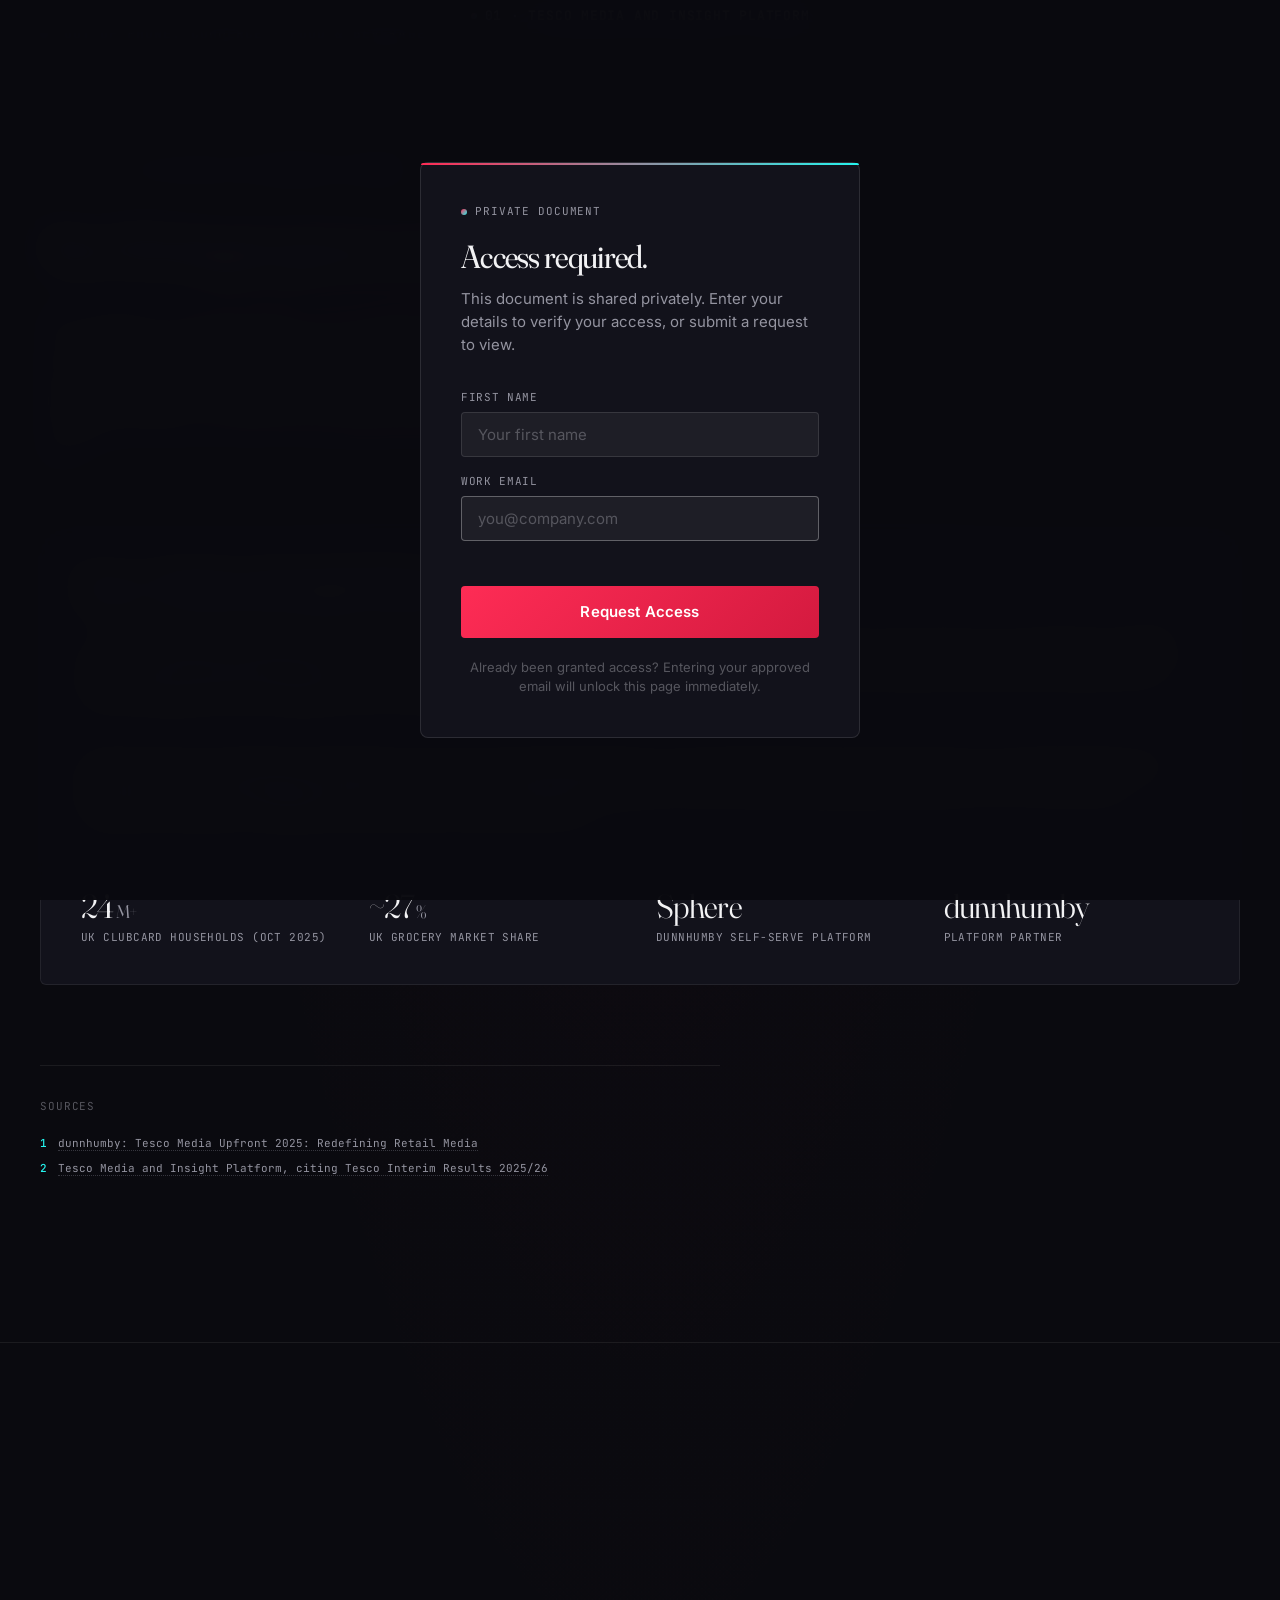
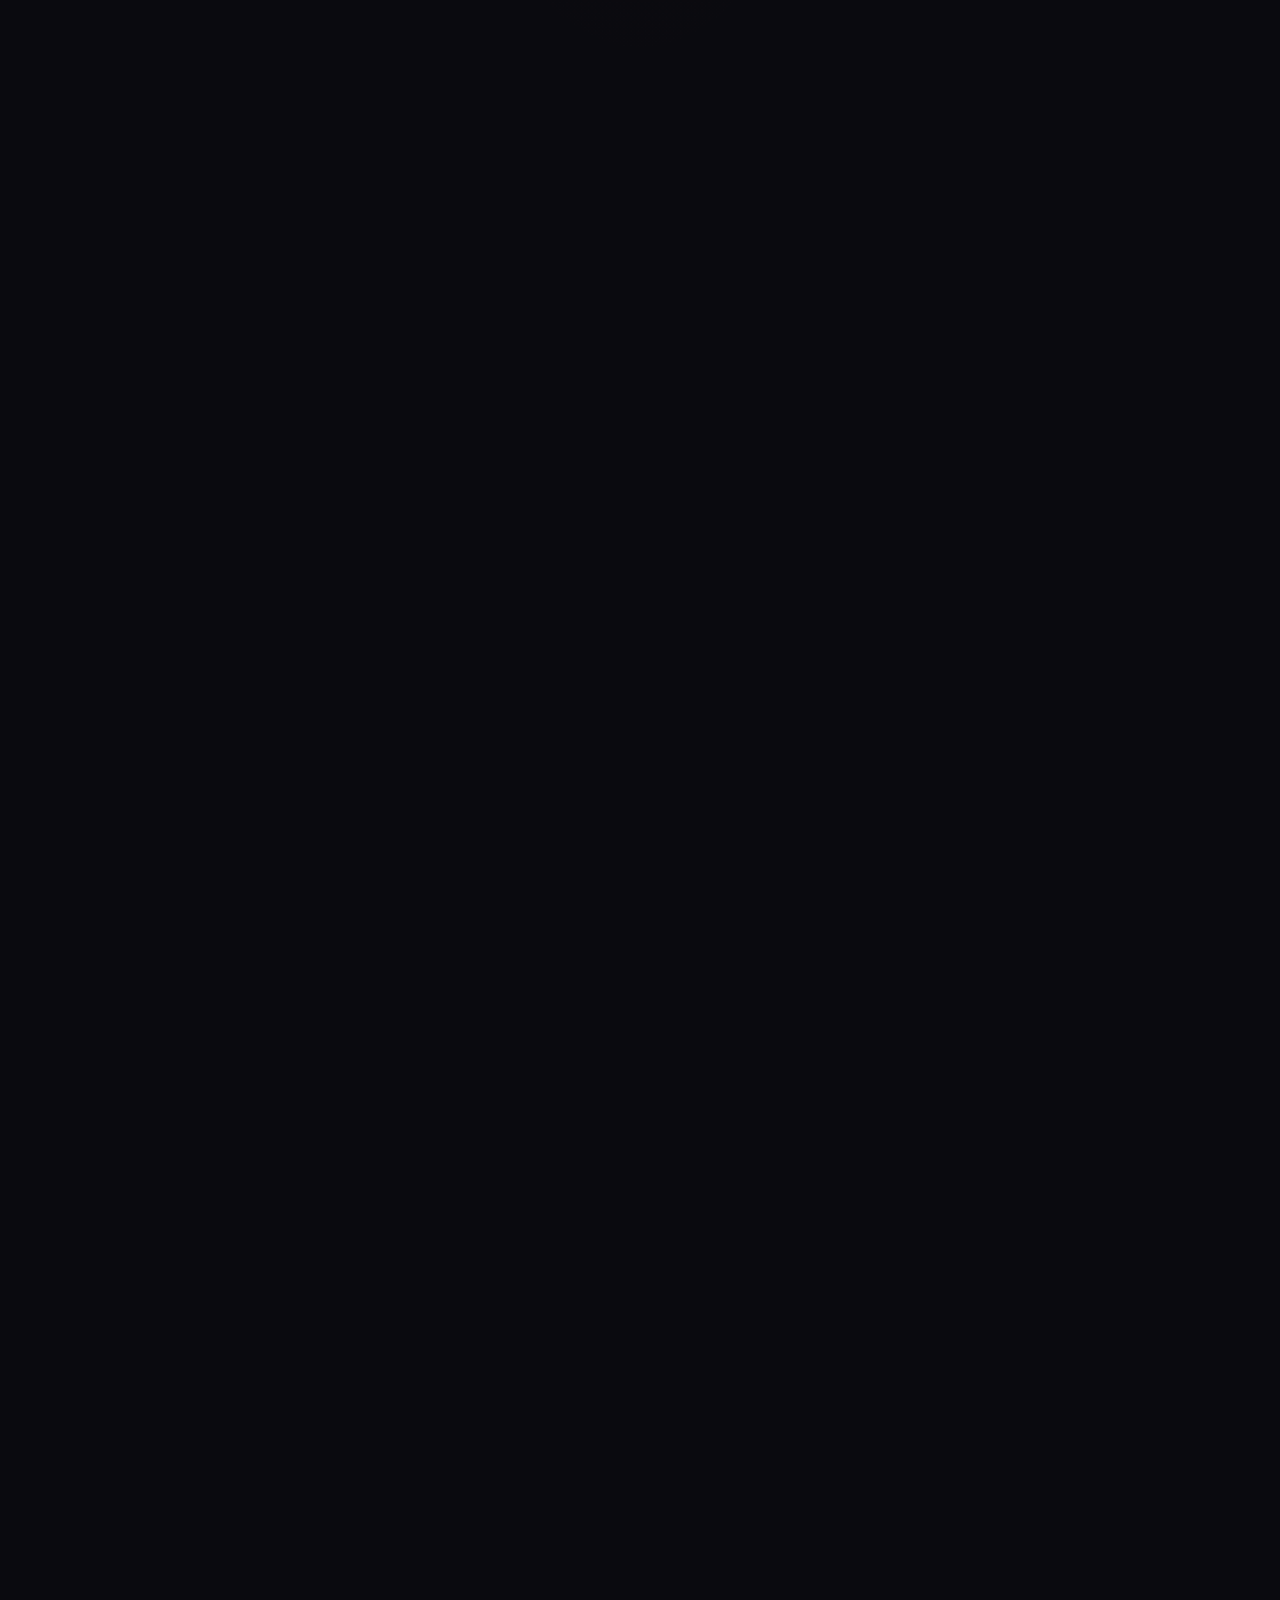
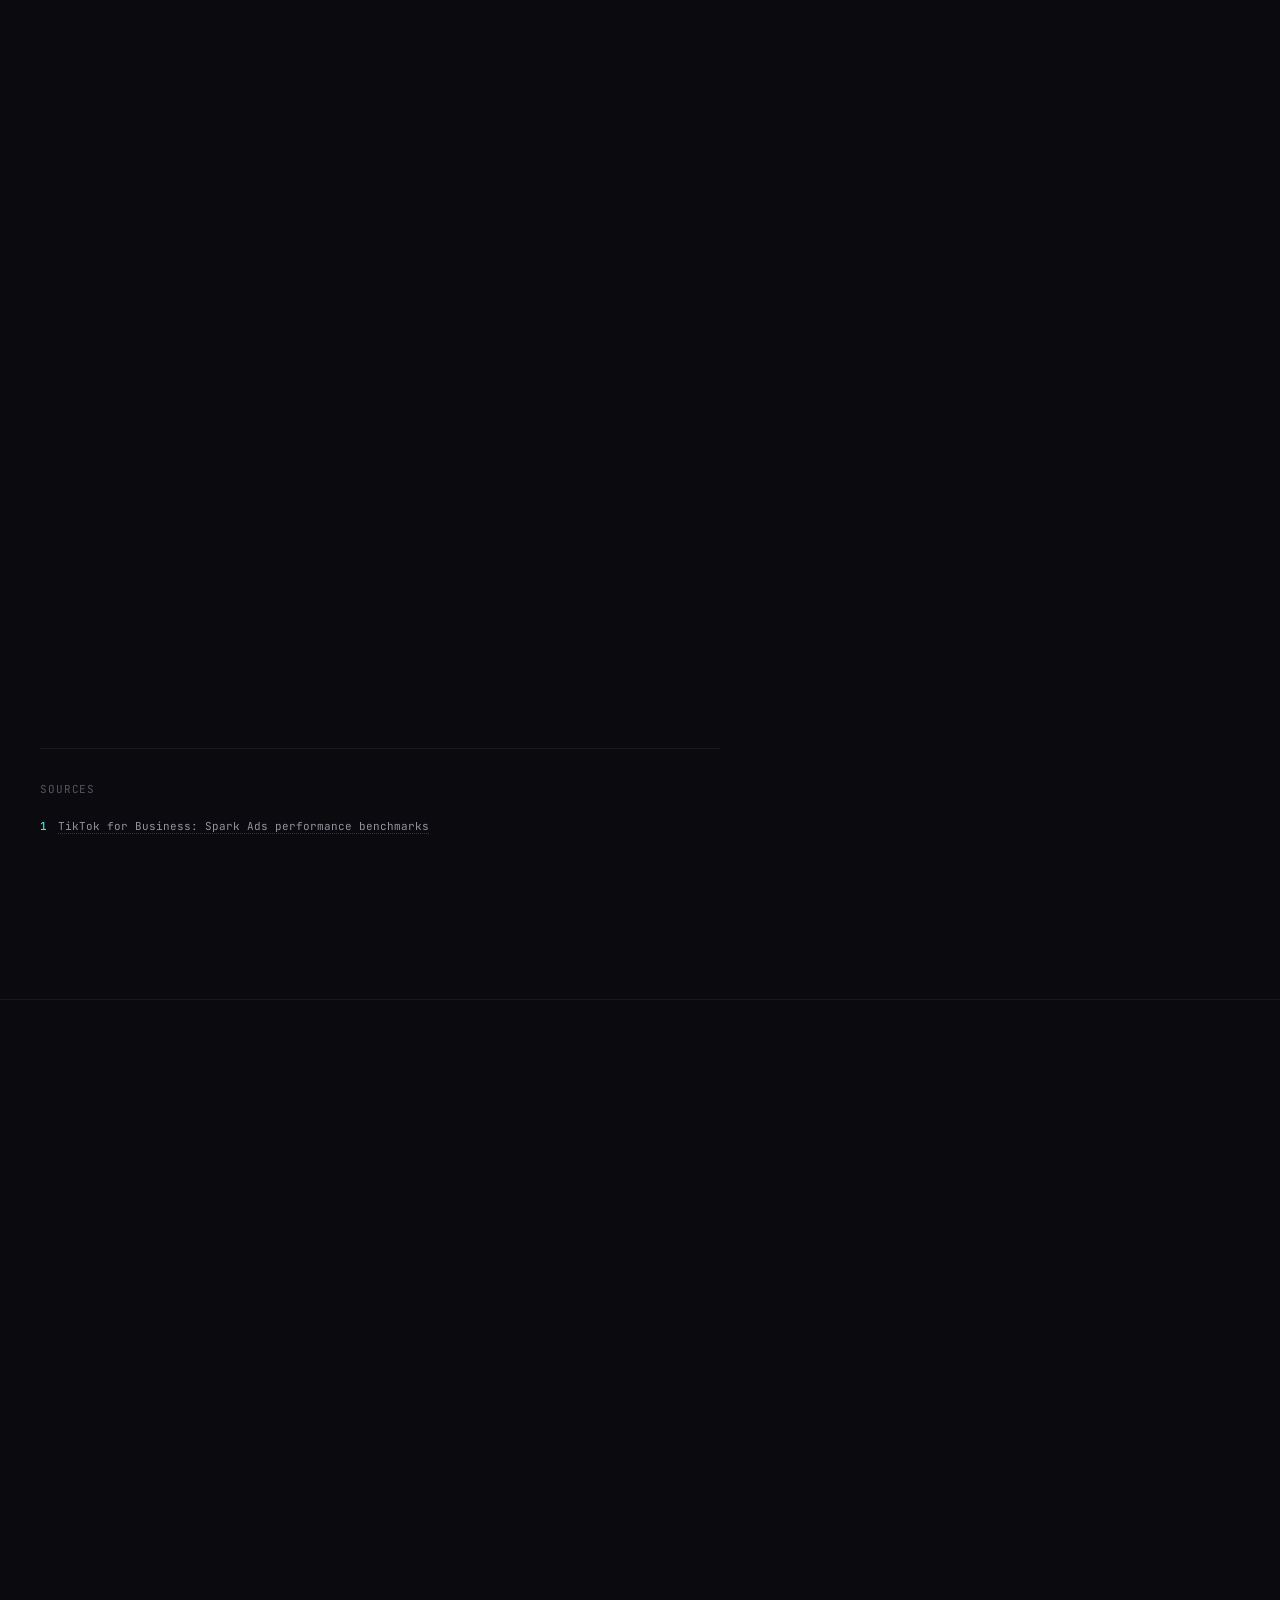
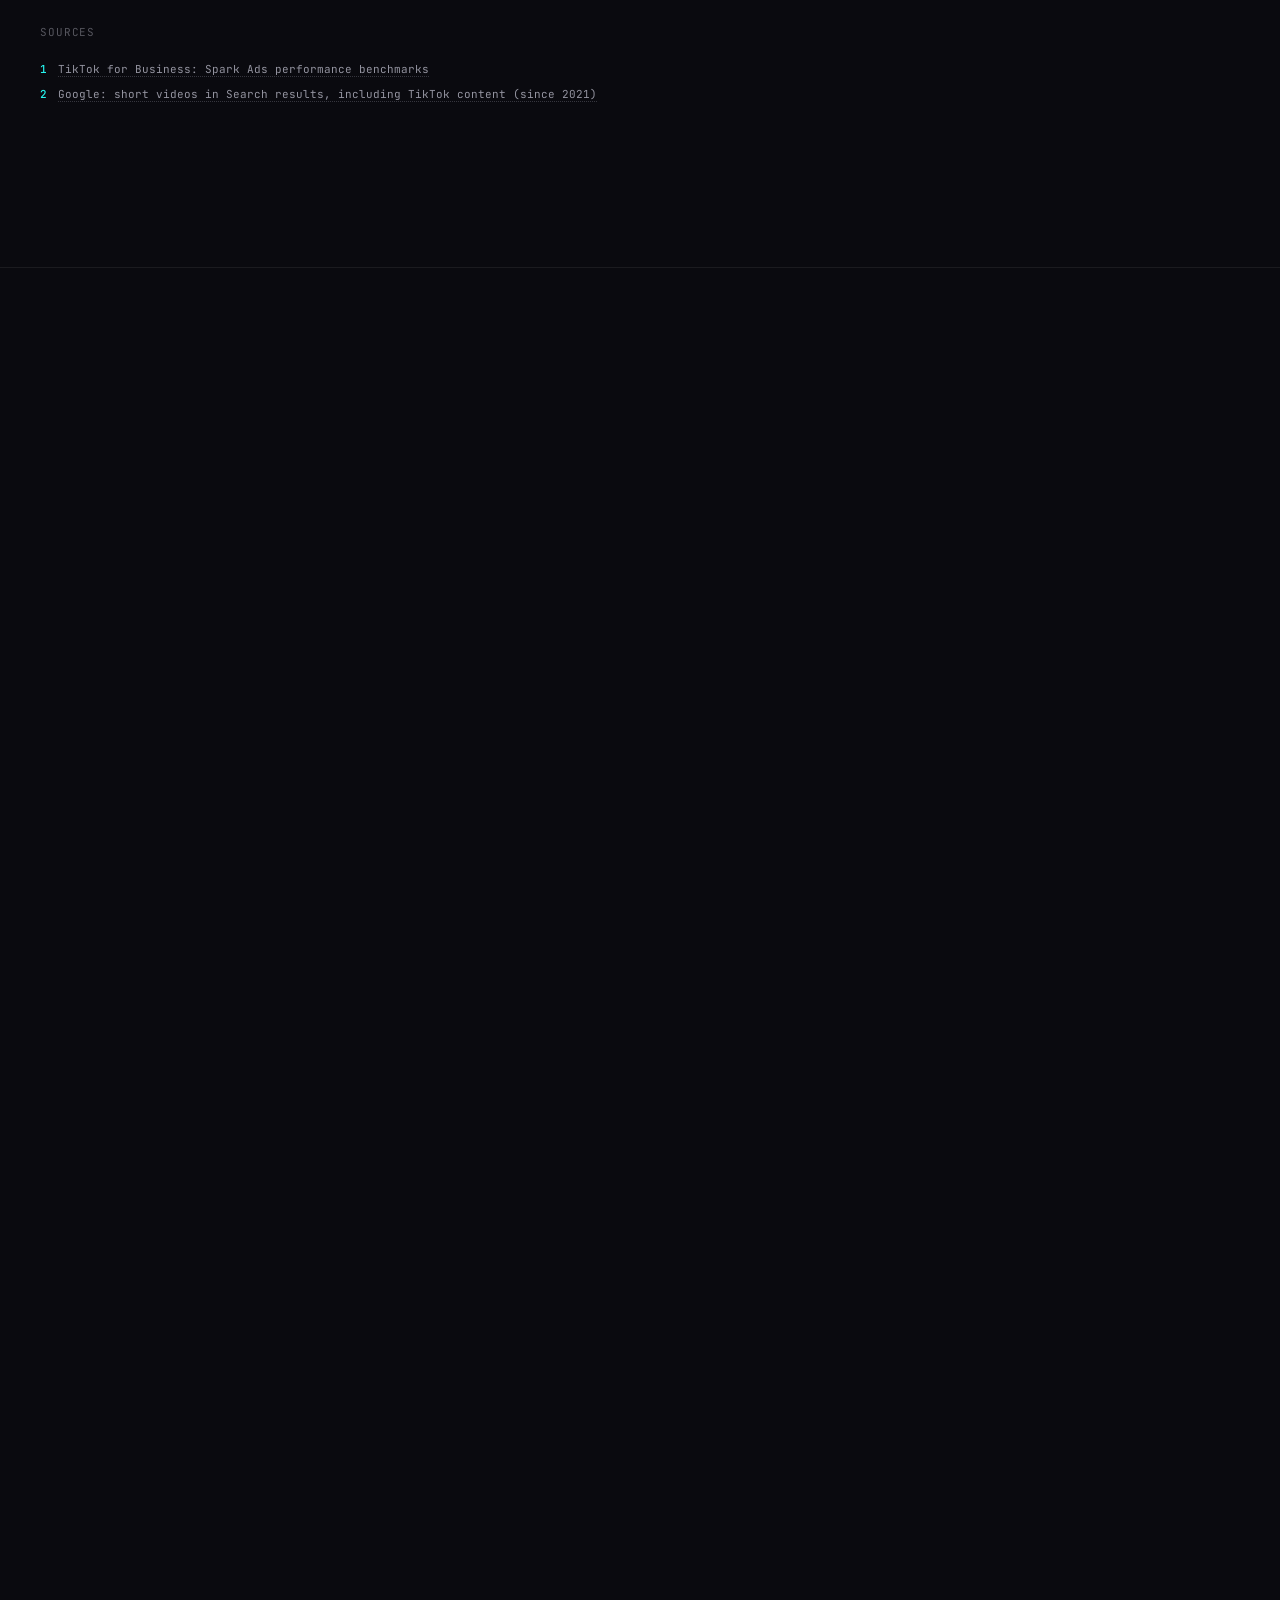
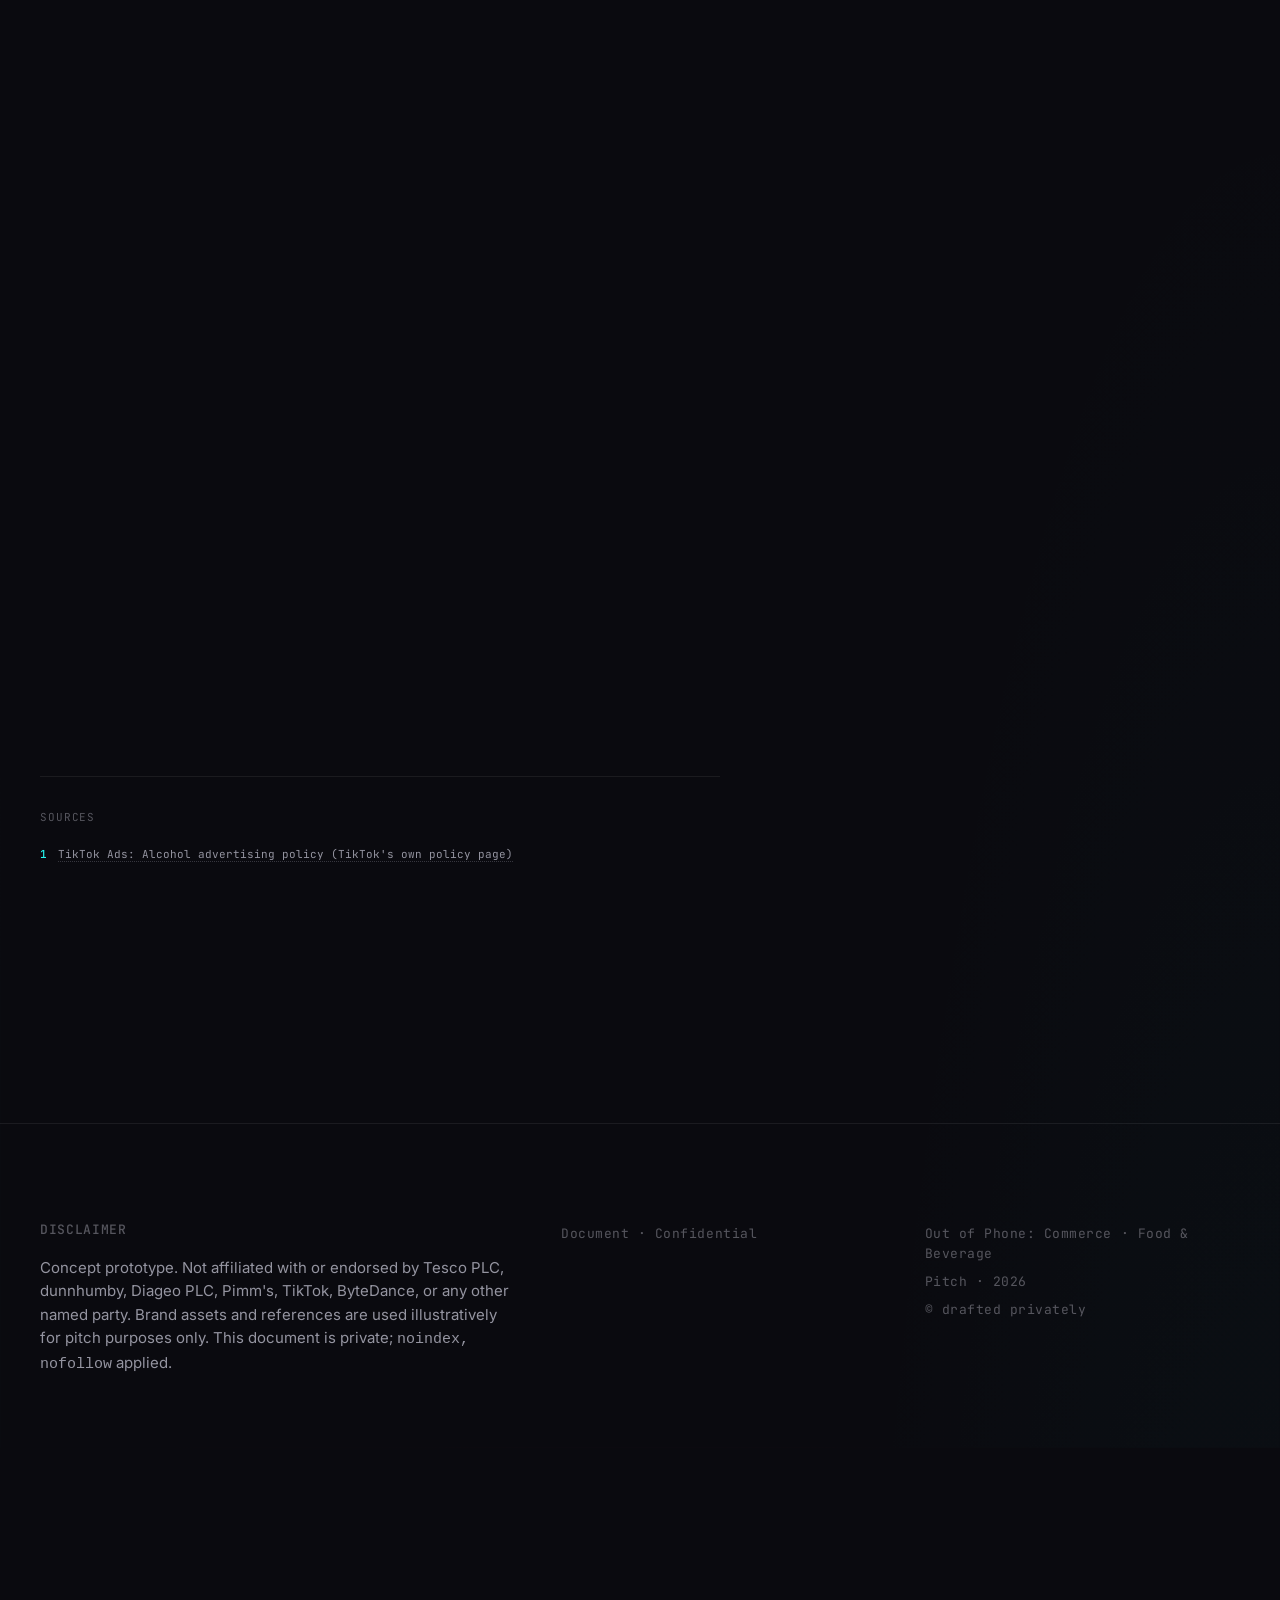
==== commit d76ba5f5: "feat: add privacy gate across all pages Scroll-triggered overlay requiring name and email before con" ====
--- a/foodandbeverage/index.html
+++ b/foodandbeverage/index.html
@@ -1234,6 +1234,9 @@
       });
     })();
   </script>
+  <!-- Access gate -->
+  <script src="/access-gate.js"></script>
+
   <!-- TikTok official embed script -->
   <script async src="https://www.tiktok.com/embed.js"></script>
 
